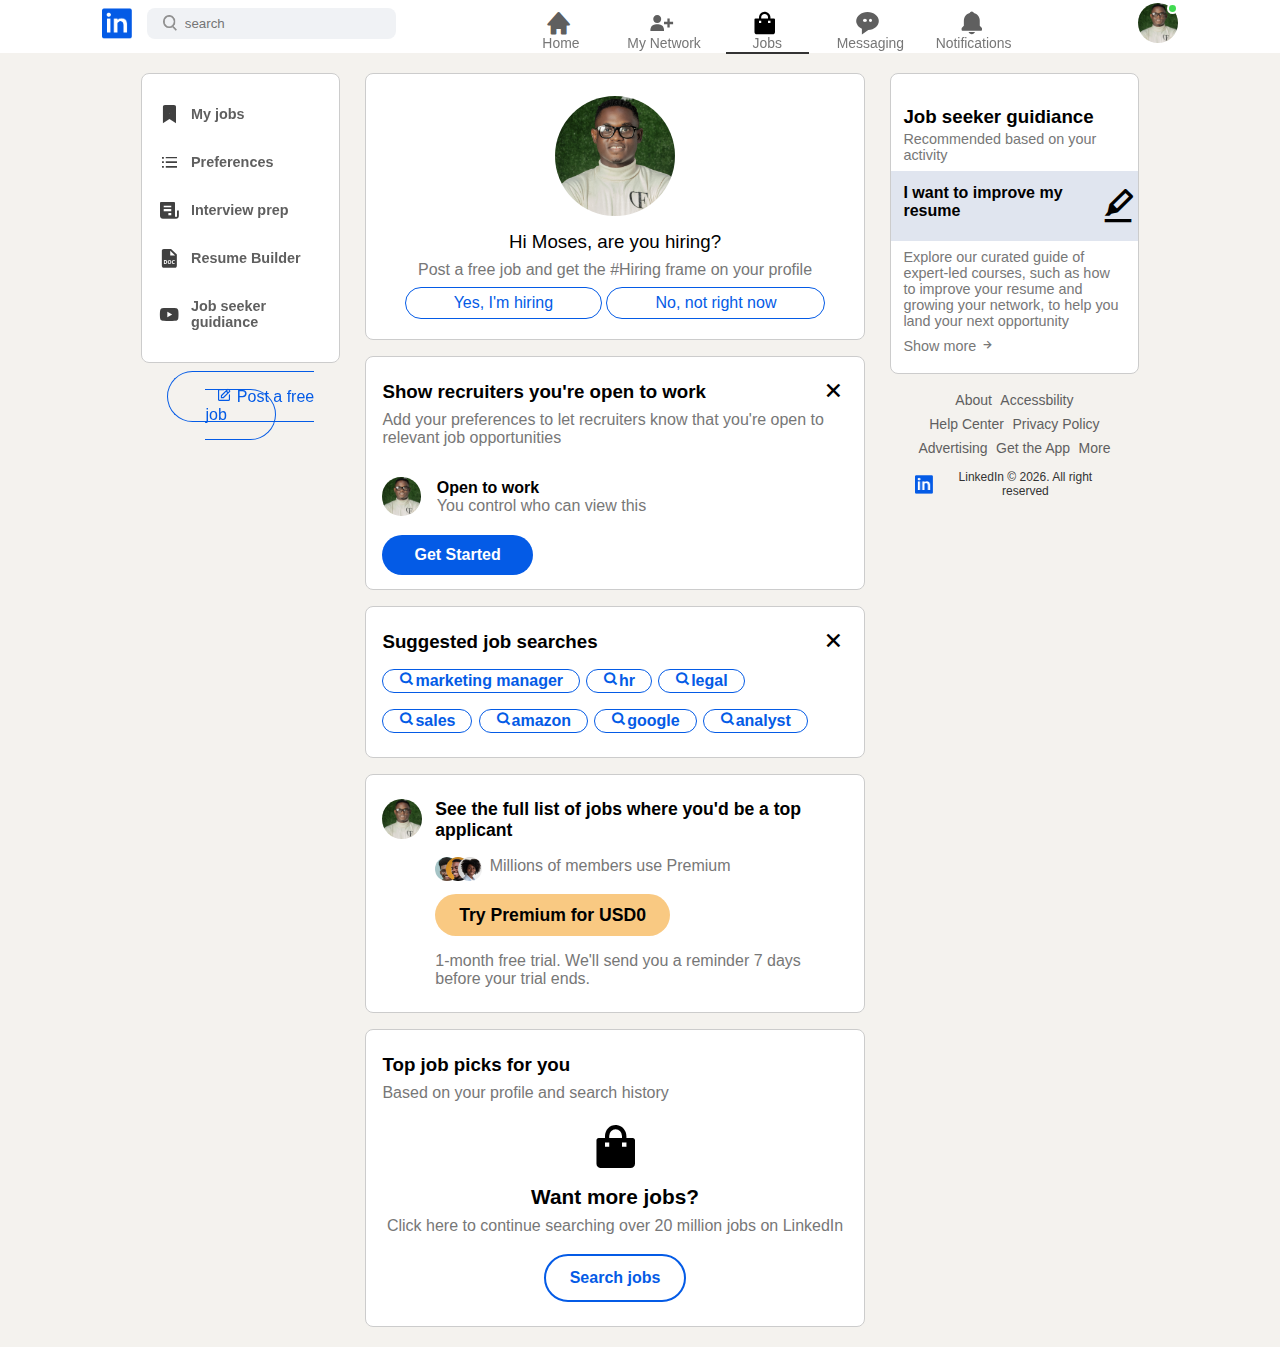
==== jobs.html @ ab94e7b2 "styling pages" ====
<!DOCTYPE html>
<html lang="en">
<head>
    <meta charset="UTF-8">
    <meta name="viewport" content="width=device-width, initial-scale=1.0">
    <title>Jobs | LinkedIn Clone App</title>
    <link rel="icon" href="img/linkedin.png" type="image/x-icon" />
    <link rel="stylesheet" href="css/style.css" type="text/css" />
    <link href='https://unpkg.com/boxicons@2.1.4/css/boxicons.min.css' rel='stylesheet'>
</head>
<body>
    <!-- NAVBAR START -->
    <nav class="navbar">
        <section class="navbar-left">
            <a href="index.html" class="logo"><img src="img/logo.png" alt="LinkedIn Logo"></a>

            <article class="search-box">
                <img src="img/search.png" alt="Search bar">
                <input type="text" placeholder="search">
            </article>

        </section>
        <section class="navbar-center">
            <ul>
                <li><a href="index.html"><i class='bx bxs-home'></i> <span>Home</span></a></li>
                <li><a href="network.html"><i class='bx bxs-user-plus'></i> <span>My Network</span></a></li>
                <li><a href="jobs.html" class="active-link"><i class='bx bxs-shopping-bag'></i> <span>Jobs</span></a></li>
                <li><a href="message.html"><i class='bx bxs-message-rounded-dots'></i> <span>Messaging</span></a></li>
                <li><a href="notifications.html"><i class='bx bxs-bell'></i> <span>Notifications</span></a></li>
            </ul>
        </section>

        <section class="navbar-right">
            <article class="online">
                <img src="img/user-1.png" alt="User Image" class="nav-profile-img" onclick="toggleMenu()">
            </article>
        </section>

        <!-- PROFILE DROP-DOWN MENU  -->
        <article class="profile-menu-wrap" id="profileMenu">
            <article class="profile-menu">
                <article class="user-info">
                    <img src="img/user-1.png" alt="User Image">
                    <article>
                        <h3>Moses Ojo</h3>
                        <a href="profile.html">See your profile</a>
                    </article>
                </article>
                <hr>
                <a href="#" class="profile-menu-link">
                    <img src="img/feedback.png" alt="Feedback">
                    <p>Give Feedback</p>
                    <span>></span>
                </a>
                <a href="#" class="profile-menu-link">
                    <img src="img/setting.png" alt="Setting">
                    <p>Settings & Privacy</p>
                    <span>></span>
                </a>
                <a href="#" class="profile-menu-link">
                    <img src="img/help.png" alt="Help">
                    <p>Help & Support</p>
                    <span>></span>
                </a>
                <a href="#" class="profile-menu-link">
                    <img src="img/display.png" alt="Display">
                    <p>Display & Accessibility</p>
                    <span>></span>
                </a>
                <a href="#" class="profile-menu-link">
                    <img src="img/logout.png" alt="Logout">
                    <p>Logout</p>
                    <span>></span>
                </a>
            </article>
        </article>

    </nav>
    <!-- NAVBAR END -->

    <!-- CONTAINER START  -->
    <section class="job-page-container">

        <!-- LEFT SIDE BAR START  -->
        <section class="job-page-left-sidebar">

            <article class="job-sidebar-profile-box">
                <ul class="jobs-sidebar">
                    <i class='bx bxs-bookmark-star job-sidebar-icon'></i>
                    <li class="jobs-sidebar-list"><a href="#">My jobs</a></li>
                </ul>
                <ul class="jobs-sidebar">
                    <i class='bx bx-list-ul job-sidebar-icon'></i>
                    <li class="jobs-sidebar-list"><a href="#">Preferences</a></li>
                </ul>
                <ul class="jobs-sidebar">
                    <i class='bx bxs-receipt job-sidebar-icon'></i>
                    <li class="jobs-sidebar-list"><a href="#">Interview prep</a></li>
                </ul>
                <ul class="jobs-sidebar">
                    <i class='bx bxs-file-doc job-sidebar-icon'></i>
                    <li class="jobs-sidebar-list"><a href="#"></i>Resume Builder</a></li>
                </ul>
                <ul class="jobs-sidebar">
                    <i class='bx bxl-youtube job-sidebar-icon'></i>
                    <li class="jobs-sidebar-list"><a href="#">Job seeker guidiance</a></li>
                </ul>
            </article>

            <article class="job-sidebar-post">
                <a href="#"><i class='bx bx-edit' ></i>Post a free job</a>
            </article>

            <p id="showMoreLink" onclick="toggleActivity()">Show more <b>+</b></p>
        </section>
        <!-- LEFT SIDE BAR END  -->

        <!-- TABLET SIDE BAR START  -->
        <!-- <section class="tablet-sidebar">

            
        </section> -->
        <!-- TABLET SIDE BAR END  -->

        <!-- MAIN CONTENT START  -->
        <section class="job-page-main-content">
            <article class="hiring-section-bg">
                <article class="hiring-section">
                    <img src="img/user-1.png" alt="Image" class="hiring-image">
                    <h3>Hi Moses, are you hiring?</h3>
                    <p>Post a free job and get the #Hiring frame on your profile</p>
                </article>
                
                <a href="#" class="hiring-link">Yes, I'm hiring</a>
                <a href="#" class="hiring-link">No, not right now</a><br><br>
            </article>

            <article class="recruit-section-bg">
                <h3>Show recruiters you're open to work <span><i class='bx bx-x'></i></span></h3>
                <p>Add your preferences to let recruiters know that you're open to relevant job opportunities</p>

                <article class="recruit-open">
                    <img src="img/user-1.png" alt="Image">
                    <p>Open to work <span>You control who can view this</span></p>
                </article>

                <a href="#">Get Started</a>
            </article>

            <article class="job-search-section-bg">
                <h3>Suggested job searches <span><i class='bx bx-x'></i></span></h3>
                <article class="job-search-bar">
                    <a href="#"><i class='bx bx-search'></i>marketing manager</a>
                    <a href="#"><i class='bx bx-search'></i>hr</a>
                    <a href="#"><i class='bx bx-search'></i>legal</a>
                    <a href="#"><i class='bx bx-search'></i>sales</a>
                    <a href="#"><i class='bx bx-search'></i>amazon</a>
                    <a href="#"><i class='bx bx-search'></i>google</a>
                    <a href="#"><i class='bx bx-search'></i>analyst</a>
                </article>
            </article>

            <article class="job-search-toplist-bg">
                <article class="job-search-toplist-container">
                    <img src="img/user-1.png" alt="Image" class="toplist-img">
                    <article class="job-search-toplist">
                        <h3>See the full list of jobs where you'd be a top applicant</h3>
                        <article class="job-search-toplist-image">
                            <img src="img/user-2.png" alt="Image">
                            <img src="img/user-3.png" alt="Image" class="applicant-premium-user-img">
                            <img src="img/user-4.png" alt="Image" class="applicant-premium-user-img">
                            <span>Millions of members use Premium</span>
                        </article>
                        <a href="#" class="applicant-premium-user-btn">Try Premium for USD0</a>
                        <p>1-month free trial. We'll send you a reminder 7 days before your trial ends.</p>
                    </article>
                </article>
            </article>

            <article class="job-search-pick-section">
                <h3>Top job picks for you</h3>
                <p>Based on your profile and search history</p>
                <article class="job-pick-search">
                    <i class='bx bxs-shopping-bag'></i>
                    <h2>Want more jobs?</h2>
                    <p>Click here to continue searching over 20 million jobs on LinkedIn</p>
                    <a href="#">Search jobs</a>
                </article>
            </article>
            
        </section>
        <!-- MAIN CONTENT END  -->

        <!-- RIGHT SIDE BAR START  -->
        <section class="job-right-sidebar">
            <article class="job-sidebar-guide-bg">
                <h3>Job seeker guidiance</h3>
                <p>Recommended based on your activity</p>
                <article class="resume-improve">
                    <p>I want to improve my resume</p>
                    <i class='bx bx-highlight' ></i>
                </article>

                <p>
                    Explore our curated guide of expert-led courses, such as how to improve your resume and growing
                    your network, to help you land your next opportunity
                </p>

                <a href="#" class="job-show-more-link">Show more <i class='bx bx-right-arrow-alt'></i></a><br><br>
            </article>
            
            <article class="sidebar-useful-links">
                <a href="#">About</a>
                <a href="#">Accessbility</a>
                <a href="#">Help Center</a>
                <a href="#">Privacy Policy</a>
                <a href="#">Advertising</a>
                <a href="#">Get the App</a>
                <a href="#">More</a>

                <article class="copyright-msg">
                    <img src="img/logo.png" alt="LinkedIn logo">
                    <p>LinkedIn &#169; <script>
                        document.write(new Date().getFullYear());
                    </script>. All right reserved</p>
                </article>
            </article>
        </section>
        <!-- RIGHT SIDE BAR START  -->

    </section>
    <script src="js/script.js"></script>
    <!-- CONTAINER END  -->
</body>
</html>
---- css/style.css ----
@import url("https://fonts.googleapis.com/css2?family=Nunito&display=swap");
@import url("https://cdn.jsdelivr.net/npm/bootstrap-icons@1.11.3/font/bootstrap-icons.min.css");

/* RESET START */

* {
    margin: 0;
    padding: 0;
    font-family: sans-serif;
    box-sizing: border-box;
}

/* RESET START */



/* GENERAL STYLES START */

body {
    background: #f4f2ee;
    color: #f0f2f5
}

a {
    text-decoration: none;
    color: #5f5f5f
}

/* GENERAL STYLES START */








/* -------------------------------------- HOME PAGE HOME PAGE HOME PAGE HOME PAGE -------------------------------------- */




/* NAVBAR AREA START */
.navbar {
    display: flex;
    align-items: center;
    justify-content: space-between;
    background: #fff;
    padding: 0.2rem 0.37rem 0.6rem 0.37rem;
    position: sticky;
    top: 0;
    z-index: 100;
}

.logo img {
    width: 1.875rem;
    margin-right: 0.93rem;
    margin-left: 6rem;
    display: block;
}

.navbar-center ul li {
    display: inline-block;
    list-style: none;
}

.navbar-center ul li a {
    display: flex;
    align-items: center;
    font-size: 0.87rem;
    margin: 0.3rem 0.5rem;
    padding-right: 0.3rem;
    position: relative;
}

.navbar-center ul li span {
    position: absolute;
    width: 100%;
    text-align: center;
    top: 1.56rem;
    color: #777;
}

.navbar-center ul li a i {
    font-size: 1.7rem;
    text-align: center;
    width: 1.87rem;
    margin: 0 1.5rem;
}

.navbar-center li a:hover {
    color: #000;
}

.navbar-center .active-link {
    color: #000;
}

.navbar-center ul li a::after {
    content: '';
    width: 0;
    height: 0.125rem;
    background: #333;
    position: absolute;
    bottom: -1.1rem;
    transition: width 0.3s;
}

.navbar-center ul li a:hover::after,
.navbar-center ul li a.active-link::after
{
    width: 100%;
}

.navbar-right {
    margin-right: 6rem;
}

.nav-profile-img {
    width: 2.5rem;
    border-radius: 50%;
    display: block;
    cursor: pointer;
    position: relative;
}

.online {
    position: relative;
}

.online::after {
    content: '';
    width: 0.43rem;
    height: 0.43rem;
    border: 2px solid #fff;
    border-radius: 50%;
    right: 0px;
    top: 0px;
    background: #41db51;
    position: absolute;
}

.search-box {
    background: #f0f2f5;
    width: 15.6rem;
    border-radius: 0.5rem;
    display: flex;
    align-items: center;
    padding: 0 1rem;
}

.search-box img {
    width: 0.875rem;
}

.search-box input {
    width: 100%;
    background: transparent;
    padding: 0.5rem;
    border: 0;
}

.navbar-left {
    display: flex;
    align-items: center;
}

/* NAVBAR AREA END */



/* CONTAINER START */

.container {
    padding: 1.25rem 11%;
    display: flex;
    flex-wrap: wrap;
    justify-content: space-between;
}

/* CONTAINER END */



/* LEFT SIDEBAR START */

.left-sidebar {
    flex-basis:  18%;
    align-self: flex-start;
    position: sticky;
    top: 4.56rem;
}

.sidebar-profile-box {
    border-radius: 0.5rem;
    border: 0.6px solid #ccc;
    background: #fff;
}

.sidebar-profile-box img {
    border-radius: 0.5rem 0.5rem 0 0;
}

.sidebar-profile-info {
    margin: 0.8rem 0;
    padding: 0;
}

.sidebar-profile-info img {
    width: 4.5rem;
    border-radius: 50%;
    background: #fff;
    padding: 0.1rem;
    margin: -2.8rem 30% 0 30%;
}

.sidebar-profile-info figcaption {
    display: block;
    text-align: center;
    font-weight: 600;
    margin-top: 1rem;
    font-size: 1rem;
    color: #222;
}

.profile-info-title {
    margin-top: 0.5rem;
    margin-bottom: 1rem;
    text-align: center;
    font-size: 0.87rem;
    font-weight: 500;
    color: #777;
}


/* USE content: ''; strategy if you want to solve highlighting image and text at hover later */
figure:hover, figcaption:hover {
    cursor: pointer;
    text-decoration: underline;
}

.sidebar-profile-info ul {
    list-style-type: none;
    padding: 0.5rem;
}

.sidebar-profile-info ul li {
    width: 100%;
    font-size: 0.8rem;
    color: #777;
}

.sidebar-profile-info ul li:last-child {
    font-weight: 600;
}

.sidebar-profile-info ul li span {
    float: right;
    color: #045be6;
}

.side-bar-career {
    padding: 0.5rem;
    color: #333;
    font-size: 0.8rem;
}

.sidebar-profile-saved {
    padding: 0.6rem 0.5rem;
    color: #333;
    font-size: 0.8rem;
    font-weight: 600;
}

.sidebar-profile-info ul:hover,
.side-bar-career:hover,
.sidebar-profile-saved:hover {
    cursor: pointer;
    background: #f3f3f3;
}

.sidebar-activity {
    background: #fff;
    border-radius: 0.5rem;
    border: 0.6px solid #ccc;
    margin: 0.75rem 0;
    font-size: 0.75rem;
}

.sidebar-activity .recent {
    color: #777;
    margin: 1rem 0 1.5rem 0;
}

.sidebar-activity .recent p {
    margin: 0.5rem 0;
    padding: 0.2rem 0.5rem;
}

.sidebar-activity .recent-hash:hover {
    cursor: pointer;
    background: #f3f3f3;
}

.sidebar-activity .link-list {
    padding: 0 0.5rem;
}

.sidebar-activity .link-list p {
    margin: 0.5rem 0;
}

.sidebar-activity .link-list a {
    font-weight: 600;
    color: #045be6;
}

.link-list a span i {
    float: right;
    font-size: 1rem;
}

.sidebar-activity .link-list a:hover {
    cursor: pointer;
    text-decoration: underline;
}

.sidebar-activity .see-all {
    margin: 1rem 0 1.5rem 0;
}

.sidebar-activity .see-all p {
    margin: 0.5rem 0;
    padding: 0.2rem 0.5rem;
}

.discover-more-link {
    text-align: center;
    margin-left: -1.56rem;
    margin-right: -1.56rem;
}

.discover-more-link a {
    font-size: 0.8rem;
    color: #777;
    display: inline-block;
    margin: 0.625rem 0;
}

.discover-more-link:hover {
    cursor: pointer;
    background: #f3f3f3;
}

#showMoreLink {
    display: none;
}

/* LEFT SIDEBAR END */




/* RIGHT SIDEBAR START */

.right-sidebar {
    flex-basis:  25%;
    align-self: flex-start;
    position: sticky;
    top: 4.56rem;
}

.sidebar-news {
    background: #fff;
    border-radius: 0.5rem;
    border: 0.6px solid #ccc;
    padding: 0.625rem 1.56rem;
}

.info-icon {
    width: 0.93rem;
    float: right;
    margin-top: 0.93rem;
    cursor: pointer;
}

.sidebar-news h3 {
    font-size: 1.125rem;
    font-weight: 600;
    color: #333;
    margin: 0.625rem 0 0.8rem;
}

.sidebar-news a {
    display: block;
    font-size: 0.75rem;
    font-weight: 600;
    margin-top: 0.625rem;
    margin-bottom: -5px;
}

.sidebar-news span {
    font-size: 0.75rem;
    color: #333;
}

.sidebar-news .read-more-link {
    color: #045be6;
    font-weight: 500;
    margin: 1.25rem 0 0.625rem;
}

.sidebar-ad {
    background: #fff;
    border-radius: 0.5rem;
    border: 0.6px solid #ccc;
    padding: 0.93rem 1.56rem;
    text-align: center;
    margin: 0.75rem 0;
    font-size: 0.75rem;
    cursor: pointer;
}

.sidebar-ad img {
    width: 3.75rem;
    border-radius: 50%;
    margin: 0.25rem;
}

.sidebar-ad small {
    float: left;
    font-weight: 500;
    color: #333;
}

.sidebar-ad p {
    margin-top: 1.87rem;
    margin-bottom: 0.625rem;
    color: #333;
}

.sidebar-ad b {
    display: block;
    font-weight: 500;
    margin-top: 0.625rem;
    color: #333;
}

.ad-link {
    display: inline-block;
    border: 1px solid #045be6;
    border-radius: 1.875rem;
    padding: 0.31rem 0.93rem;
    color: #045be6;
    font-weight: 500;
    margin: 1.25rem auto 0.625rem;
}

.sidebar-useful-links {
    padding: 0.93rem 1.56rem;
    text-align: center;
}

.sidebar-useful-links a {
    display: inline-block;
    font-size: 0.875rem;
    margin: 4px 2px;
}

.copyright-msg {
    display: flex;
    align-items: center;
    justify-content: center;
    font-size: 0.75rem;
    margin-top: 0.625rem;
    font-weight: 500;
}

.copyright-msg img {
    width: 1.125rem;
    margin-right: 0.25rem;
}

.copyright-msg p {
    color: #333;
}

/* RIGHT SIDEBAR END */





/* MAIN CONTENT START */

.main-content {
    flex-basis: 50%;
}

.create-post {
    background: #fff;
    border-radius: 0.5rem;
    border: 0.6px solid #ccc;
}

.create-post-input {
    padding: 1.25rem 1.56rem 0.625rem;
    display: flex;
    align-items: flex-start;
}

.create-post-input img {
    width: 3rem;
    border-radius: 50%;
    margin-right: 0.625rem;
    cursor: pointer;
}

.create-post-input input {
    width: 100%;
    border: 1px solid #ccc;
    border-radius: 1.7rem;
    padding: 1rem;
    outline: 0;
    resize: none;
    background: transparent;
}
::placeholder {
    font-weight: 500;
}

.create-post-input input:hover {
    cursor: pointer;
    background: #f3f3f3;
}

.create-post-links {
    display: flex;
    align-items: flex-start;
}

.create-post-links li {
    margin: 1rem;
    border-radius: 0.5rem;
    list-style: none;
    flex-basis: 33%;
    height: 2.5rem;
    font-size: 0.81rem;
    font-weight: 600;
    display: flex;
    align-items: center;
    justify-content: center;
    cursor: pointer;
    color: #777;
}

.create-post-links li:hover {
    cursor: pointer;
    background: #f3f3f3;
}

.create-post-links li img {
    width: 0.93rem;
    margin-right: 0.31rem;
}

.sort-by {
    display: flex;
    align-items: center;
    margin: 0.625rem 0;
}

.sort-by hr {
    flex: 1;
    border: 0;
    height: 1px;
    background: #ccc;
}

.sort-by p {
    font-size: 0.81rem;
    padding-left: 5px;
    color: #333;
}

.sort-by p span {
    font-weight: 600;
    cursor: pointer;
}

.sort-by p span img {
    width: 0.75rem;
    margin-left: 3px;
}

.post {
    background: #fff;
    border-radius: 0.5rem;
    border: 0.6px solid #ccc;
    padding: 1.25rem 1.56rem 0;
    margin: 0.31rem 0 0.93rem;
    color: #333;
}

.post-author {
    display: flex;
    align-items: flex-start;
    margin-bottom: 1.25rem;
}

.post-author img {
    width: 2.18rem;
    border-radius: 50%;
    margin-right: 0.625rem;
    margin-top: 0.31rem;
    cursor: pointer;
}

.post-author h1 {
    font-size: 0.8rem;
    font-weight: 600;
    color: #333;
}

.post-author h1:hover {
    cursor: pointer;
    color: #045be6;
    text-decoration: underline;
}

.post-author small {
    display: block;
    margin-bottom: -2px;
    cursor: pointer;
}

.post p {
    font-size: 0.875rem;
    margin-bottom: 0.93rem;
}

.post-stats {
    display: flex;
    flex-wrap: wrap;
    align-items: center;
    justify-content: space-between;
    font-size: 0.75rem;
    border-bottom: 1px solid #ccc;
    padding-bottom: 0.375rem;
}

.post-stats article {
    display: flex;
    align-items: center;
}

.post-stats img {
    width: 0.93rem;
    margin-right: -5px;
    cursor: pointer;
}

.post-stats article span:hover {
    cursor: pointer;
    color: #045be6;
    text-decoration: underline;
}

.liked-user {
    margin-left: 0.625rem;
}

.post-activity {
    display: flex;
    align-items: center;
    justify-content: space-between;
    font-size: 0.875rem;
    font-weight: 500;
    color: #777;
}

.post-activity article {
    display: flex;
    align-items: center;
}

.post-activity-user-icon {
    width: 1.375rem;
    border-radius: 50%;
}

.post-activity-arrow-icon {
    width: 0.75rem;
    margin-left: 0.31rem;
}

.post-activity-link {
    margin: 5px;
    padding: 0.5rem 1rem;
    border-radius: 0.5rem;
}

.post-activity-link:hover {
    cursor: pointer;
    background: #f3f3f3;
}

.post-activity-link i {
    font-size: 1.5rem;
}

/* || MAIN CONTENT END */






/* PROFILE DROP-DOWN MENU START  */
.profile-menu-wrap {
    position: absolute;
    top: 100%;
    right: 5%;
    width: 20rem;
    max-height: 0;
    overflow: hidden;
    transition: max-height 0.5s;
}

.profile-menu-wrap.open-menu {
    max-height: 25rem;
}

.profile-menu {
    background: #222;
    color: #fff;
    padding: 1.25rem;
    margin: 0.625rem;
}

.user-info {
    display: flex;
    align-items: center;
}

.user-info img {
    width: 3.125rem;
    border-radius: 50%;
    margin-right: 0.93rem;
}

.user-info h3 {
    font-weight: 500;
    margin-bottom: -0.43rem;
}

.user-info a {
    color: #c9dbf8;
    font-size: 0.81rem;
}

.profile-menu hr {
    border: 0;
    height: 1px;
    width: 100%;
    background: #fff;
    margin: 0.93rem 0 0.625rem;
}

.profile-menu-link {
    display: flex;
    align-items: center;
    color: #fff;
    margin: 0.75rem 0;
    font-size: 0.875rem;
}

.profile-menu-link p {
    width: 100%;
}

.profile-menu-link img {
    width: 2.18rem;
    border-radius: 50%;
    margin-right: 0.93rem;
}

/* PROFILE DROP-DOWN MENU END  */





/* -------------------------------------- HOME PAGE HOME PAGE HOME PAGE HOME PAGE -------------------------------------- */













/* -------------------------------------- THE PROFILE PAGE THE PROFILE PAGE THE PROFILE PAGE -------------------------------------- */



/* PROFILE PAGE START */

.profile-main {
    flex-basis: 73%;
}

.profile-sidebar {
    flex-basis: 25%;
    align-self: flex-start;
    position: sticky;
    top: 4.56rem;
}

.profile-container {
    background: #fff;
    border-radius: 0.5rem;
    border: 0.6px solid #ccc;
}

.profile-container .background-img {
    border-radius: 0.5rem 0.5rem 0 0;
}

.profile-container-inner {
    padding: 0 4% 0.625rem;
    color: #333;
}

.profile-pic {
    width: 9.37rem;
    border-radius: 50%;
    margin-top: -4.68rem;
    padding: 5px;
    background: #fff;
}

.profile-container h1 {
    font-size: 1.25rem;
    font-weight: 600;
    color: #222;
}

.profile-container b {
    font-weight: 500;
}

.profile-container p {
    margin-top: 5px;
}

.profile-container p a {
    color: #045be6;
    font-weight: 500;
}

.mutual-connection {
    display: flex;
    align-items: center;
    margin: 1.25rem 0;
}

.mutual-connection img {
    width: 1.875rem;
    border-radius: 50%;
    margin-right: 5px;
}

.profile-btn {
    margin: 1.25rem 0;
}

.profile-btn a {
    display: inline-flex;
    align-items: center;
    background: #e4e6eb;
    padding: 0.375rem 0.93rem;
    border-radius: 4px;
    margin-right: 0.625rem;
}

.profile-btn a img {
    width: 1.125rem;
    margin-right: 5px;
}

.profile-btn .primary-btn {
    background: #045be6;
    color: #fff;
}

.profile-description {
    background: #fff;
    border-radius: 0.5rem;
    border: 0.6px solid #ccc;
    padding: 1.25rem 4% 1.875rem;
    margin: 0.75rem 0;
}

.profile-description h2 {
    color: #333;
    margin: 0.625rem 0 1.25rem;
    font-weight: 600;
}

.profile-description p {
    color: #333;
}

.see-more-link {
    display: block;
    text-align: right;
    font-size: 0.93em;
}

.profile-desc-row {
    display: flex;
    align-items: flex-start;
    margin: 1.25rem 0;
}

.profile-desc-row img {
    width: 3.125rem;
    margin-right: 1.56rem;
    margin-top: 5px;
}

.profile-desc-row article {
    width: 100%;
}

.profile-desc-row h3 {
    font-size: 1.125rem;
    font-weight: 600;
    color: #333;
}

.profile-desc-row b {
    display: block;
    font-weight: 500;
    font-size: 0.93rem;
    color: #333;
}

.profile-desc-row p {
    margin-top: 0.93rem;
}

.profile-desc-row hr {
    border: 0;
    border-bottom: 1px solid #999;
    margin-top: 0.625rem;
}

.experience-link {
    display: flex;
    align-items: center;
    justify-content: center;
    padding-top: 1.25rem;
    font-weight: 500;
}

.experience-link img {
    width: 1.25rem;
    margin-left: 0.5rem;
}

.skills-btn {
    display: inline-block;
    margin: 0.625rem 0.31rem;
    padding: 0.375rem 1.125rem;
    border: 1px solid #777;
    border-radius: 1.875rem;
    font-size: 0.75rem;
    font-weight: 500;
}

.language-btn {
    display: inline-block;
    margin: 0.625rem 0.31rem;
    padding: 0.375rem 1.125rem;
    background: #e4e6eb;
    font-size: 0.75rem;
    font-weight: 500;
}

/* PROFILE PAGE END */




/* PROFILE RIGHT SIDEBAR START */

.profile-sidebar .sidebar-ad {
    margin: 0;
}

.sidebar-people {
    background: #fff;
    border-radius: 0.5rem;
    border: 0.6px solid #ccc;
    padding: 0.93rem 1.56rem;
    margin: 0.75rem 0;
    font-size: 0.75rem;
}

.sidebar-people h3 {
    font-size: 1rem;
    font-weight: 600;
    margin: 0.625rem 0 1.25rem;
    color: #333;
}

.sidebar-people-row {
    display: flex;
    align-items: flex-start;
    margin: 0.375rem 0;
}

.sidebar-people-row img {
    width: 2.5rem;
    border-radius: 50%;
    margin-right: 0.5rem;
    margin-top: 0.31rem;
}

.sidebar-people-row h2 {
    font-weight: 500;
    font-size: 1rem;
    color: #333;
}

.sidebar-people-row a {
    display: inline-block;
    margin: 0.625rem 0;
    padding: 0.31rem 1.56rem;
    border: 1px solid #5f5f5f;
    border-radius: 1.875rem;
    font-weight: 500;
}

.sidebar-people-row p {
    color: #333;
}

.profile-footer {
    padding: 0 11% 1.875rem;

}

.profile-footer .sidebar-useful-links {
    text-align: left;
    padding: 0;
}

.profile-footer .copyright-msg {
    justify-content: flex-start;
}

/* PROFILE RIGHT SIDEBAR END */




/* -------------------------------------- THE PROFILE PAGE THE PROFILE PAGE THE PROFILE PAGE -------------------------------------- */













/* -------------------------------------- THE NETWORK PAGE THE NETWORK PAGE THE NETWORK PAGE -------------------------------------- */



/* NETWORK PAGE LEFT-SIDEBAR START */

.network-page-container {
    padding: 1.25rem 15%;
    display: flex;
    flex-wrap: wrap;
    justify-content: space-between;
}

.network-left-sidebar {
    flex-basis:  25%;
    align-self: flex-start;
    position: sticky;
    margin-top: 0.8rem;
}

.network-sidebar-activity {
    background: #fff;
    border-radius: 0.5rem;
    border: 0.6px solid #ccc;
}

.network-manage-section {
    padding: 0;
    margin: 0;
}

.network-sidebar-activity h3 {
    color: #777;
    font-size: 1rem;
    font-weight: 500;
    margin: 1.25rem 1rem 0.625rem;
    cursor: pointer;
}

.network-sidebar-activity ul li {
    list-style-type: none;
    padding: 0.5rem 1rem;
}

.network-sidebar-activity .show-less {
    width: fit-content;
    margin: 0.1rem 0.5rem 0.5rem;
    padding: 0.4rem;
    border-radius: 0.2rem;
}

.network-sidebar-activity .show-less:hover {
    cursor: pointer;
    background: #f3f3f3;
}

.network-sidebar-activity ul li:hover {
    cursor: pointer;
    background: #f3f3f3;
}

.network-sidebar-activity ul li i {
    margin-right: 1rem;
}

.network-sidebar-activity ul li a {
    align-items: center;
    font-size: 1rem;
    font-weight: 500;
    color: #777;
}

.network-sidebar-activity span {
    float: right;
    color: #333;
}

.network-sidebar-activity .network-sidebar-img {
    margin-top: 0.2rem;
    width: 100%;
}


/* NETWORK PAGE LEFT-SIDEBAR END */




/* NETWORK MAIN CONTENT START */

.network-main-content {
    flex-basis: 72%;
    margin-top: 0.8rem;
}

.invitation-section {
    display: flex;
    flex-direction: row;
    background: #fff;
    border-radius: 0.5rem;
    border: 0.6px solid #ccc;
    padding: 0.5rem 0;
}

.invitation-section p {
    display: inline;
    font-size: 1rem;
    font-weight: 500;
    padding: 0.5rem 1rem;
    color: #777;
}

.invitation-section .manage-click {
    display: inline;
    margin-left: 63%;
    color: #000;
    border-radius: 0.5rem;
    padding: 0.5rem 1rem;
}

.invitation-section .manage-click:hover {
    cursor: pointer;
    background: #f3f3f3;
}

.premium-section {
    margin-top: 1.2rem;
    background: #fff;
    border-radius: 0.5rem;
    border: 0.6px solid #ccc;
    padding: 1rem;
}

.premium-section h3 {
    margin-top: 0.3rem;
    color: #000;
    font-weight: 600;
}

.premium-section h3 span {
    margin-top: -0.7rem;
    float: right;
    cursor: pointer;
    font-size: 2rem;
}

.premium-section p {
    color: #777;
    font-weight: 500;
    margin: 0.5rem 0;
}

.premium-members-section {
    display: flex;
    margin-left: 1rem;
}

.premium-members-section img {
    border-radius: 50%;
    width: 1.5rem;
    margin-left: -0.8rem;
}

.premium-members-section span {
    color: #777;
    margin-left: 0.5rem;
}

.premium-button {
    margin: 1rem 0;
    border: none;
    padding: 1rem 2.5rem;
    border-radius: 1.5rem;
    background-color: #f9c982;
    color: #000;
    font-weight: 600;
    cursor: pointer;
}

.premium-button:hover {
    cursor: pointer;
    background-color: #efa22e;
}

.people-connect-section {
    margin-top: 1.2rem;
    background: #fff;
    border-radius: 0.5rem 0.5rem 0 0;
    border-top: 0.6px solid #ccc;
    border-left: 0.6px solid #ccc;
    border-right: 0.6px solid #ccc;
    padding: 1rem;
}

.people-connect-section p {
    font-size: 1rem;
    color: #777;
}

.people-connect-section p span {
    float: right;
    font-weight: 600;
    color: #000;
}

.connect-card {
    display: flex;
    flex-wrap: wrap;
    justify-content: space-between;
}

.connect-card .people-connect-card {
    flex-basis: 23%;
    margin-top: 0.8rem;
    border-radius: 0.5rem;
    border: 0.6px solid #ccc;
}

.people-connect-card:hover {
    box-shadow: 0 0 0 1px rgba(0, 0, 0, .15), 0 2px 3px rgba(0, 0, 0, .2);
}

.connect-card .people-connect-card .card-bg-img {
    width: 100%;
    border-radius: 0.5rem 0.5rem 0 0;
    height: 4rem;
}

.connect-card-inner {
    display: flex;
    justify-content: center;
    align-items: center;
    flex-direction: column;
    padding: 0.5rem;
    position: relative;
}

.card-inner-img {
    border-radius: 50%;
    margin-top: -4.2rem;
}

.connect-card-inner span i {
    position: absolute;
    font-size: 1.5rem;
    top: -3.8rem;
    right: 0.8rem;
    background: rgba(94, 94, 94, 0.7);
    color: #fff;
    padding: 0.1rem;
    border-radius: 50%;
}

.connect-card-inner h4 {
    text-align: center;
    color: #000;
    margin: 0.3rem 0;
}

.connect-card-inner p {
    text-align: center;
    font-size: 0.8rem;
    line-height: 1.1rem;
}

.connect-card-inner:hover,
.connect-card-inner h4:hover {
    cursor: pointer;
    text-decoration: underline;
}

.card-connect-btn {
    display: flex;
    justify-content: center;
    align-items: center;
}

.card-connect-btn .card-inner-sch-img {
    width: 1rem;
    margin: 0 0.25rem;
}

.card-connect-btn span {
    color: #777;
    font-size: 0.7rem;
}

.card-connect-btn a {
    border: 1.5px solid #045be6;
    border-radius: 1.5rem;
    padding: 0.4rem 2rem;
    margin: 0.8rem 0;
    color: #045be6;
    font-weight: 600;
}

.card-connect-btn i {
    margin: 0 0.2rem;
}

.card-connect-btn a:hover {
    cursor: pointer;
    background: #e0e5ef;
    border: 2px solid #045be6;
}


/* SECOND CARD SECOND CARD SECODN CARD SECOND CARD  */

.people-connect-second-section {
    background: #fff;
    border-radius: 0 0 0.5rem 0.5rem;
    border-bottom: 0.6px solid #ccc;
    border-left: 0.6px solid #ccc;
    border-right: 0.6px solid #ccc;
    padding: 1rem;
}

.people-connect-second-section p {
    font-size: 1rem;
    color: #777;
}

.people-connect-second-section p span {
    float: right;
    font-weight: 600;
    color: #000;
}

.second-connect-card {
    display: flex;
    flex-wrap: wrap;
    justify-content: space-between;
}

.second-connect-card .people-connect-second-card {
    flex-basis: 32%;
    margin-top: 0.8rem;
    border-radius: 0.5rem;
    border: 0.6px solid #ccc;
}

.people-connect-second-card:hover {
    box-shadow: 0 0 0 1px rgba(0, 0, 0, .15), 0 2px 3px rgba(0, 0, 0, .2);
}

.second-connect-card .people-connect-second-card .second-card-bg-img {
    width: 100%;
    border-radius: 0.5rem 0.5rem 0 0;
    height: 4rem;
}

.second-connect-card-inner {
    display: flex;
    flex-direction: column;
    padding: 0.5rem;
    position: relative;
}

.second-card-inner-img {
    width: 35%;
    border-radius: 50%;
    margin-top: -3.8rem;
    margin-left: 0.8rem;
}

.second-connect-card-inner span i {
    position: absolute;
    font-size: 1.5rem;
    top: -3.8rem;
    right: 0.8rem;
    background: rgba(94, 94, 94, 0.7);
    color: #fff;
    padding: 0.1rem;
    border-radius: 50%;
}

.second-connect-card-inner h4 {
    color: #000;
    margin: 0.1rem 0.3rem 0.1rem;
}

.second-connect-card-inner p {
    font-size: 0.8rem;
    line-height: 1.1rem;
    margin: 0.1rem 0.3rem 0.1rem;
}

.second-connect-card-inner:hover,
.second-connect-card-inner h4:hover {
    cursor: pointer;
    text-decoration: underline;
}

.second-card-connect-btn {
    display: flex;
    justify-content: center;
    align-items: center;
}

.second-card-connect-btn a {
    border: 1.5px solid #045be6;
    border-radius: 1.5rem;
    padding: 0.4rem 5rem;
    margin: 0 0.5rem 0.5rem;
    color: #045be6;
    font-weight: 600;
}

.second-card-connect-btn a:hover {
    cursor: pointer;
    background: #e0e5ef;
    border: 2px solid #045be6;
}


/* NETWORK MAIN CONTENT END */




/* -------------------------------------- THE NETWORK PAGE THE NETWORK PAGE THE NETWORK PAGE -------------------------------------- */







/* -------------------------------------- JOBS PAGE SECTION JOBS PAGE SECTION JOBS PAGE SECTION -------------------------------------- */

/* JOB PAGE LEFT SIDEBAR START */

.job-page-container {
    padding: 1.25rem 11%;
    display: flex;
    flex-wrap: wrap;
    justify-content: space-between;
}

.job-page-left-sidebar {
    flex-basis:  20%;
    align-self: flex-start;
    position: sticky;
    top: 4.56rem;
}

.job-sidebar-profile-box {
    margin: 0;
    background: #fff;
    padding: 1rem 0.5rem;
    border-radius: 0.5rem;
    border: 0.6px solid #ccc;
}

.job-sidebar-profile-box .jobs-sidebar {
    padding: 0.5rem;
    list-style: none;
    display: flex;
    flex-direction: row;
    align-items: center;
    justify-content: left;
    cursor: pointer;
}

.jobs-sidebar .jobs-sidebar-list {
    margin: 0.5rem 0.2rem;
    font-size: 0.9rem;
    font-weight: 600;
    display: inline-block;
}

.job-sidebar-icon {
    font-size: 1.4rem;
    margin-right: 0.5rem;
    color: #000000bf;
}

.job-sidebar-post {
    text-align: center;
    margin-top: 1.5rem;
}

.job-sidebar-post a {
    padding: 1rem 3rem;
    border: 1px solid #045be6;
    border-radius: 3rem;
    color: #045be6;
}

.job-sidebar-post a i {
    margin-right: 0.3rem;
}

.job-sidebar-post a:hover,
.job-sidebar-post a i:hover {
    cursor: pointer;
    border: 2px solid #0647b1;
    background: #eaf0f9;
}


/* JOB PAGE LEFT SIDEBAR END */






/* JOB PAGE MAIN CONTENT SECTION START */

.job-page-main-content {
    flex-basis: 50%;
    align-self: flex-start;
    top: 4.56rem;
}

.job-page-main-content .hiring-section-bg {
    background: #fff;
    border-radius: 0.5rem;
    border: 0.6px solid #ccc;
    padding: 0.5rem 0;
    text-align: center;
}

.hiring-section-bg .hiring-section {
    display: flex;
    justify-content: center;
    align-items: center;
    flex-direction: column;
}

.hiring-section img {
    border-radius: 50%;
    width: 7.5rem;
    margin: 0.9rem 0;
}

.hiring-section h3 {
    color: #000;
    font-weight: 500;
    margin-bottom: 0.5rem;
}

.hiring-section p {
    color: #777;
    margin-bottom: 1rem;
}

.hiring-section-bg .hiring-link {
    padding: 0.4rem 3rem;
    border: 1px solid #045be6;
    border-radius: 3rem;
    color: #045be6;
}

.hiring-section-bg .hiring-link:hover {
    cursor: pointer;
    border: 2px solid #0647b1;
    background: #eaf0f9;
}

.recruit-section-bg {
    background: #fff;
    border-radius: 0.5rem;
    border: 0.6px solid #ccc;
    padding: 1.5rem 1rem;
    margin-top: 1rem;
}

.recruit-section-bg h3 {
    color: #000;
    font-weight: 600;
}

.recruit-section-bg h3 span {
    float: right;
    font-size: 1.8rem;
    margin-top: -0.2rem;
    cursor: pointer;
}

.recruit-section-bg p {
    color: #777;
    margin: 0.5rem 0;
}

.recruit-section-bg .recruit-open {
    display: flex;
    flex-direction: row;
    align-items: center;
    margin: 1.5rem 0;
}

.recruit-open img {
    width: 2.4rem;
    border-radius: 50%;
    margin-right: 1rem;
}

.recruit-open p {
    font-weight: 600;
    color: #000;
}

.recruit-open p span {
    color: #777;
    font-weight: 500;
    display: block;
}

.recruit-section-bg a {
    padding: 0.7rem 2rem;
    background-color: #045be6;
    color: #fff;
    border-radius: 4rem;
    font-weight: 600;
}

.recruit-section-bg a:hover {
    cursor: pointer;
    background-color: #0647b1;
}

.job-search-section-bg {
    background: #fff;
    border-radius: 0.5rem;
    border: 0.6px solid #ccc;
    padding: 1.5rem 1rem;
    margin-top: 1rem;
}

.job-search-section-bg h3 {
    color: #000;
    font-weight: 600;
}

.job-search-section-bg h3 span {
    float: right;
    font-size: 1.8rem;
    margin-top: -0.2rem;
    cursor: pointer;
}

.job-search-section-bg .job-search-bar {
    justify-content: center;
    align-items: center;
}

.job-search-bar a {
    padding: 0.1rem 1rem;
    border: 1px solid #045be6;
    border-radius: 3rem;
    color: #045be6;
    display: inline-block;
    font-weight: 600;
    margin: 1rem 0.1rem 0 0;
}

.job-search-bar a i {
    font-weight: 600;
}

.job-search-bar a:hover {
    cursor: pointer;
    border: 2px solid #0647b1;
    background: #eaf0f9;
}

.job-search-toplist-bg {
    background: #fff;
    border-radius: 0.5rem;
    border: 0.6px solid #ccc;
    padding: 1.5rem 1rem;
    margin-top: 1rem;
}

.job-search-toplist-bg .job-search-toplist-container {
    display: flex;
    flex-direction: row;
    justify-content: center;
    align-items: start;
}

.job-search-toplist-container .toplist-img {
    width: 2.5rem;
    border-radius: 50%;
    margin-right: 0.8rem;
}

.job-search-toplist-container .job-search-toplist h3 {
    color: #000;
    font-weight: 600;
    font-size: 1.1rem;
    margin-bottom: 1rem;
}

.job-search-toplist article img {
    border-radius: 50%;
    width: 1.5rem;
}

.job-search-toplist-container .job-search-toplist-image {
    display: flex;
    flex-direction: row;
    margin-bottom: 1.5rem;
}

.job-search-toplist article .applicant-premium-user-img {
    margin-left: -0.8rem;
}

.job-search-toplist article span {
    color: #777;
    margin-left: 0.5rem;
}

.job-search-toplist .applicant-premium-user-btn {
    background-color: #f9c982;
    color: #000;
    padding: 0.7rem 1.5rem;
    font-size: 1.1rem;
    font-weight: 600;
    border-radius: 3rem;
}

.job-search-toplist .applicant-premium-user-btn:hover {
    background-color: #efa22e;
    cursor: pointer;
}

.job-search-toplist p {
    color: #777;
    margin-top: 1.6rem;
}

.job-search-pick-section {
    background: #fff;
    border-radius: 0.5rem;
    border: 0.6px solid #ccc;
    padding: 1.5rem 1rem;
    margin-top: 1rem;
}

.job-search-pick-section h3 {
    color: #000;
}

.job-search-pick-section p {
    color: #777;
    margin: 0.5rem 0 1.2rem;
}

.job-search-pick-section .job-pick-search {
    display: flex;
    flex-direction: column;
    align-items: center;
    justify-content: center;
}

.job-pick-search i {
    font-size: 3.2rem;
    color: #000;
    margin-bottom: 0.8rem;
}

.job-pick-search h2 {
    color: #000;
    font-size: 1.3rem;
}

.job-pick-search a {
    color: #045be6;
    font-weight: 600;
    padding: 0.8rem 1.5rem;
    border: 2px solid #045be6;
    border-radius: 3rem;
}

.job-pick-search a:hover {
    cursor: pointer;
    border: 2px solid #0647b1;
    background: #e0e5ef;
}


/* JOB PAGE MAIN CONTENT SECTION START */

.job-right-sidebar {
    flex-basis: 25%;
    align-self: flex-start;
    top: 4.56rem;
}

.job-right-sidebar .job-sidebar-guide-bg {
    background: #fff;
    border-radius: 0.5rem;
    border: 0.6px solid #ccc;
}

.job-sidebar-guide-bg h3 {
    color: #000;
    margin: 2rem 0.8rem 0.2rem;
}

.job-sidebar-guide-bg p,
.job-sidebar-guide-bg .job-show-more-link {
    color: #777;
    margin: 0 0.8rem 0.5rem;
    font-size: 0.9rem;
}

.job-sidebar-guide-bg .resume-improve {
    padding: 0.8rem 0;
    background: #e0e5ef;
    display: flex;
    flex-direction: row;
    justify-content: center;
    align-items: center;
    margin-bottom: 0.5rem;
}

.resume-improve p {
    font-weight: 600;
    font-size: 1rem;
    color: #000;
}

.resume-improve i {
    color: #000;
    font-size: 2.5rem;
}

.job-sidebar-guide-bg .job-show-more-link {
    margin-bottom: 0.5rem;
}


/* -------------------------------------- JOBS PAGE SECTION JOBS PAGE SECTION JOBS PAGE SECTION -------------------------------------- */








/* -------------------------------------- MEDIA QUERY SECTION MEDIA QUERY SECTION MEDIA QUERY SECTION -------------------------------------- */



/* MEDIA QUERY FOR SMALL SCREEN START */

@media only screen and (max-width: 576px) {
    .search-box {
        background: transparent;
        width: auto;
        padding: 0;
    }

    .search-box input {
        width: 0;
        padding: 0;
    }

    .navbar-center ul li a span {
        display: none;
    }

    .navbar-center ul li a {
        padding-right: 0;
        margin: 0.31rem;
    }

    .nav-profile-img {
        width: 1.875rem;
    }

    .container {
        padding: 0.93rem 3%;
    }

    .tablet-sidebar {
        display: none;
    }

    .left-sidebar, .right-sidebar {
        flex-basis: 100%;
        position: relative;
        top: unset;
    }

    .main-content {
        flex-basis: 100%;
    }

    .post-stats article {
        margin: 2px 0;
    }

    .post-activity-link span {
        display: none;
    }

    .post-activity-link img {
        margin-left: 0;
    }

    .profile-main, .profile-sidebar {
        flex-basis: 100%;
    }

    .profile-container {
        font-size: 0.875rem;
    }

    .profile-pic {
        width: 6.25rem;
        margin-top: -3.125rem;
    }

    .profile-description {
        font-size: 0.875rem;
    }

    #showMoreLink {
        display: block;
        width: fit-content;
        margin: 0.625rem auto;
        font-size: 0.875rem;
        cursor: pointer;
        color: #333;
    }

    .sidebar-activity {
        display: none;
    }

    .sidebar-activity.open-activity {
        display: block;
    }
}

/* MEDIA QUERY FOR SMALL SCREEN END */







/* MEDIA QUERY FOR MEDIUM SCREEN START */

@media only screen and (min-width: 577px) and (max-width: 768px) {
    .search-box {
        background: transparent;
        width: auto;
        padding: 0;
    }

    .search-box input {
        width: 0;
        padding: 0;
    }

    .logo img {
        margin-left: 2.5rem;
    }

    .navbar-right {
        margin-right: 2.5rem;
    }

    .navbar-center ul li a span {
        display: none;
    }

    .navbar-center ul li a {
        margin: 0 1rem;
    }

    .nav-profile-img {
        width: 2rem;
    }

    .left-sidebar, .right-sidebar {
        display: none;
    }

    .tablet-sidebar {
        flex-basis:  30%;
        align-self: flex-start;
        position: sticky;
        top: 4.56rem;
    }

    .main-content {
        flex-basis: 65%;
        align-self: flex-start;
        top: 4.56rem;
    }

    .post-stats article {
        margin: 2px 0;
    }

    .post-activity-link span {
        display: none;
    }

    .post-activity-link img {
        margin-left: 0;
    }

    .profile-main {
        flex-basis: 65%;
    }

    .profile-sidebar {
        flex-basis: 30%;
    }

    .profile-container {
        font-size: 0.875rem;
    }

    .profile-pic {
        width: 6.25rem;
        margin-top: -3.125rem;
    }

    .profile-description {
        font-size: 0.875rem;
    }
}

/* MEDIA QUERY FOR MEDIUM SCREEN END */






/* MEDIA QUERY FOR LARGE SCREEN START */

@media only screen and (min-width: 769px) {
    .tablet-sidebar {
        display: none;
    }
}

/* MEDIA QUERY FOR LARGE SCREEN END */




/* -------------------------------------- MEDIA QUERY SECTION MEDIA QUERY SECTION MEDIA QUERY SECTION -------------------------------------- */
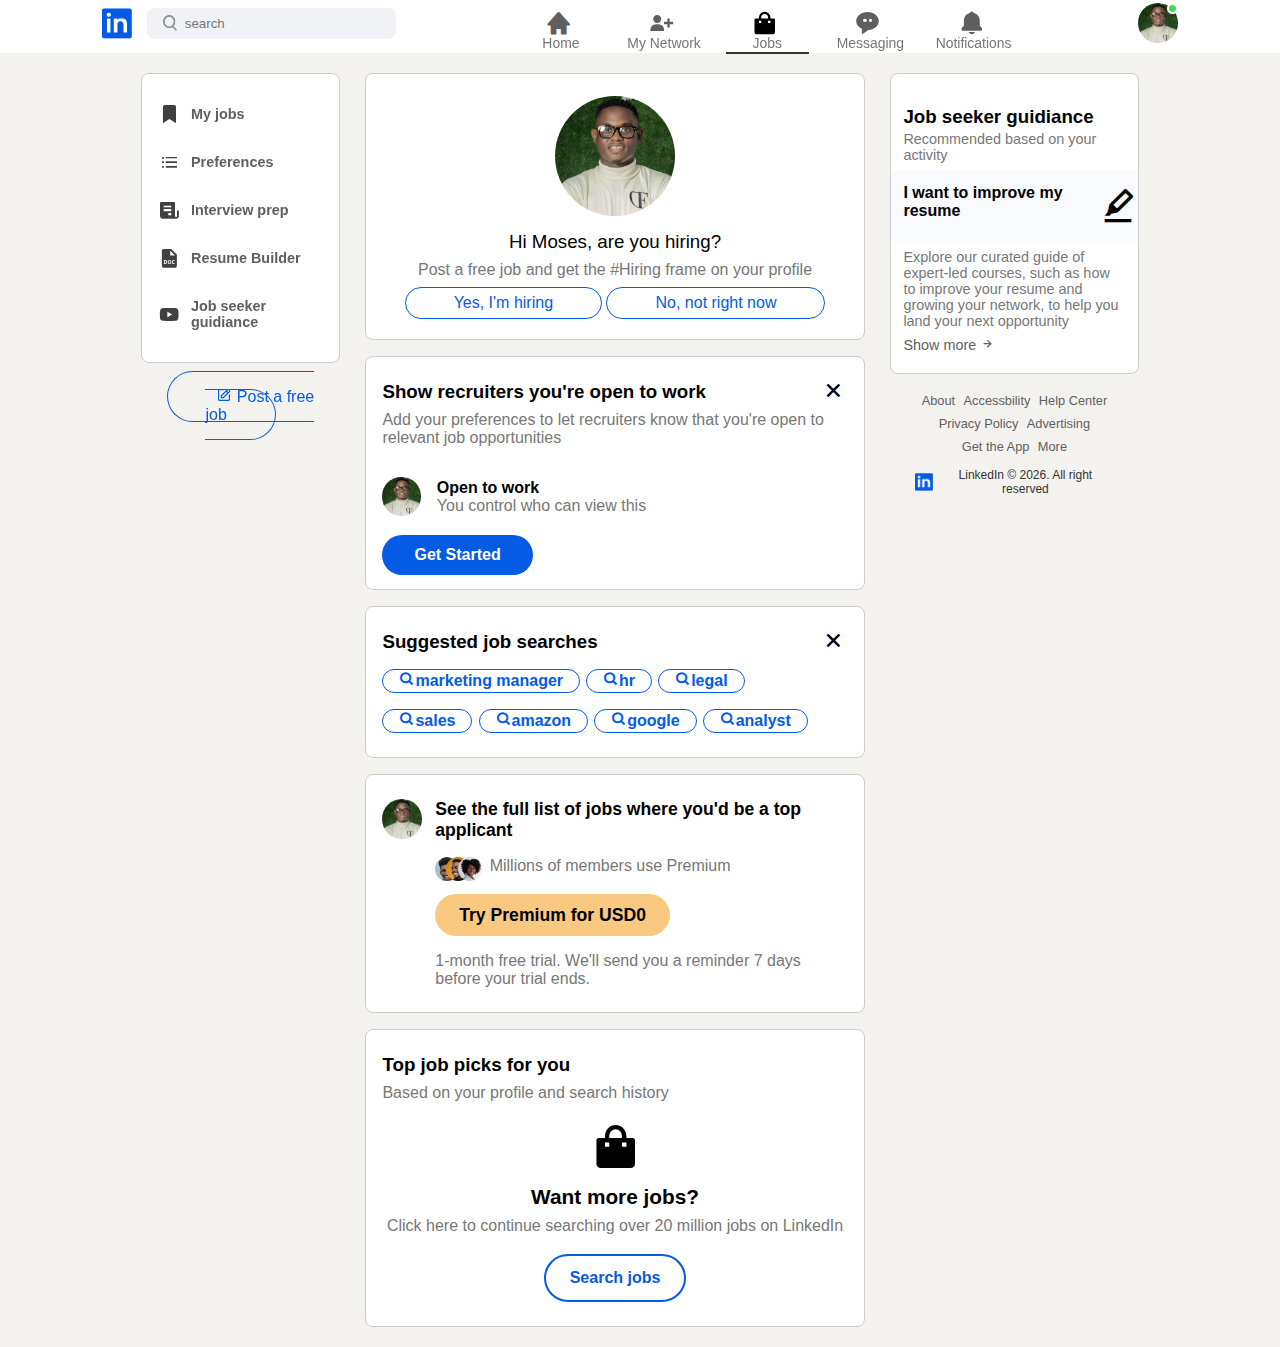
==== commit 30a428de: "styling pages" ====
--- a/jobs.html
+++ b/jobs.html
@@ -206,7 +206,10 @@
                     your network, to help you land your next opportunity
                 </p>
 
-                <a href="#" class="job-show-more-link">Show more <i class='bx bx-right-arrow-alt'></i></a><br><br>
+                <article class="job-show-more-link">
+                    <a href="#">Show more <i class='bx bx-right-arrow-alt'></i></a>
+                </article>
+                
             </article>
             
             <article class="sidebar-useful-links">
--- a/css/style.css
+++ b/css/style.css
@@ -465,6 +465,13 @@
     display: inline-block;
     font-size: 0.875rem;
     margin: 4px 2px;
+    font-size: 0.8rem;
+}
+
+.sidebar-useful-links a:hover {
+    color: #045be6;
+    text-decoration: underline;
+    cursor: pointer;
 }
 
 .copyright-msg {
@@ -1872,6 +1879,9 @@
 }
 
 
+
+
+
 /* JOB PAGE MAIN CONTENT SECTION START */
 
 .job-right-sidebar {
@@ -1900,12 +1910,18 @@
 
 .job-sidebar-guide-bg .resume-improve {
     padding: 0.8rem 0;
-    background: #e0e5ef;
+    background: #f8fafd;
     display: flex;
     flex-direction: row;
     justify-content: center;
     align-items: center;
     margin-bottom: 0.5rem;
+    cursor: pointer;
+}
+
+.job-sidebar-guide-bg .resume-improve:hover {
+    cursor: pointer;
+    background: #ecf1fa;
 }
 
 .resume-improve p {
@@ -1920,8 +1936,16 @@
 }
 
 .job-sidebar-guide-bg .job-show-more-link {
-    margin-bottom: 0.5rem;
-}
+    margin-bottom: 1.3rem;
+}
+
+.job-sidebar-guide-bg .job-show-more-link a:hover {
+    color: #045be6;
+    cursor: pointer;
+    text-decoration: underline;
+}
+
+/* JOB PAGE MAIN CONTENT SECTION END */
 
 
 /* -------------------------------------- JOBS PAGE SECTION JOBS PAGE SECTION JOBS PAGE SECTION -------------------------------------- */
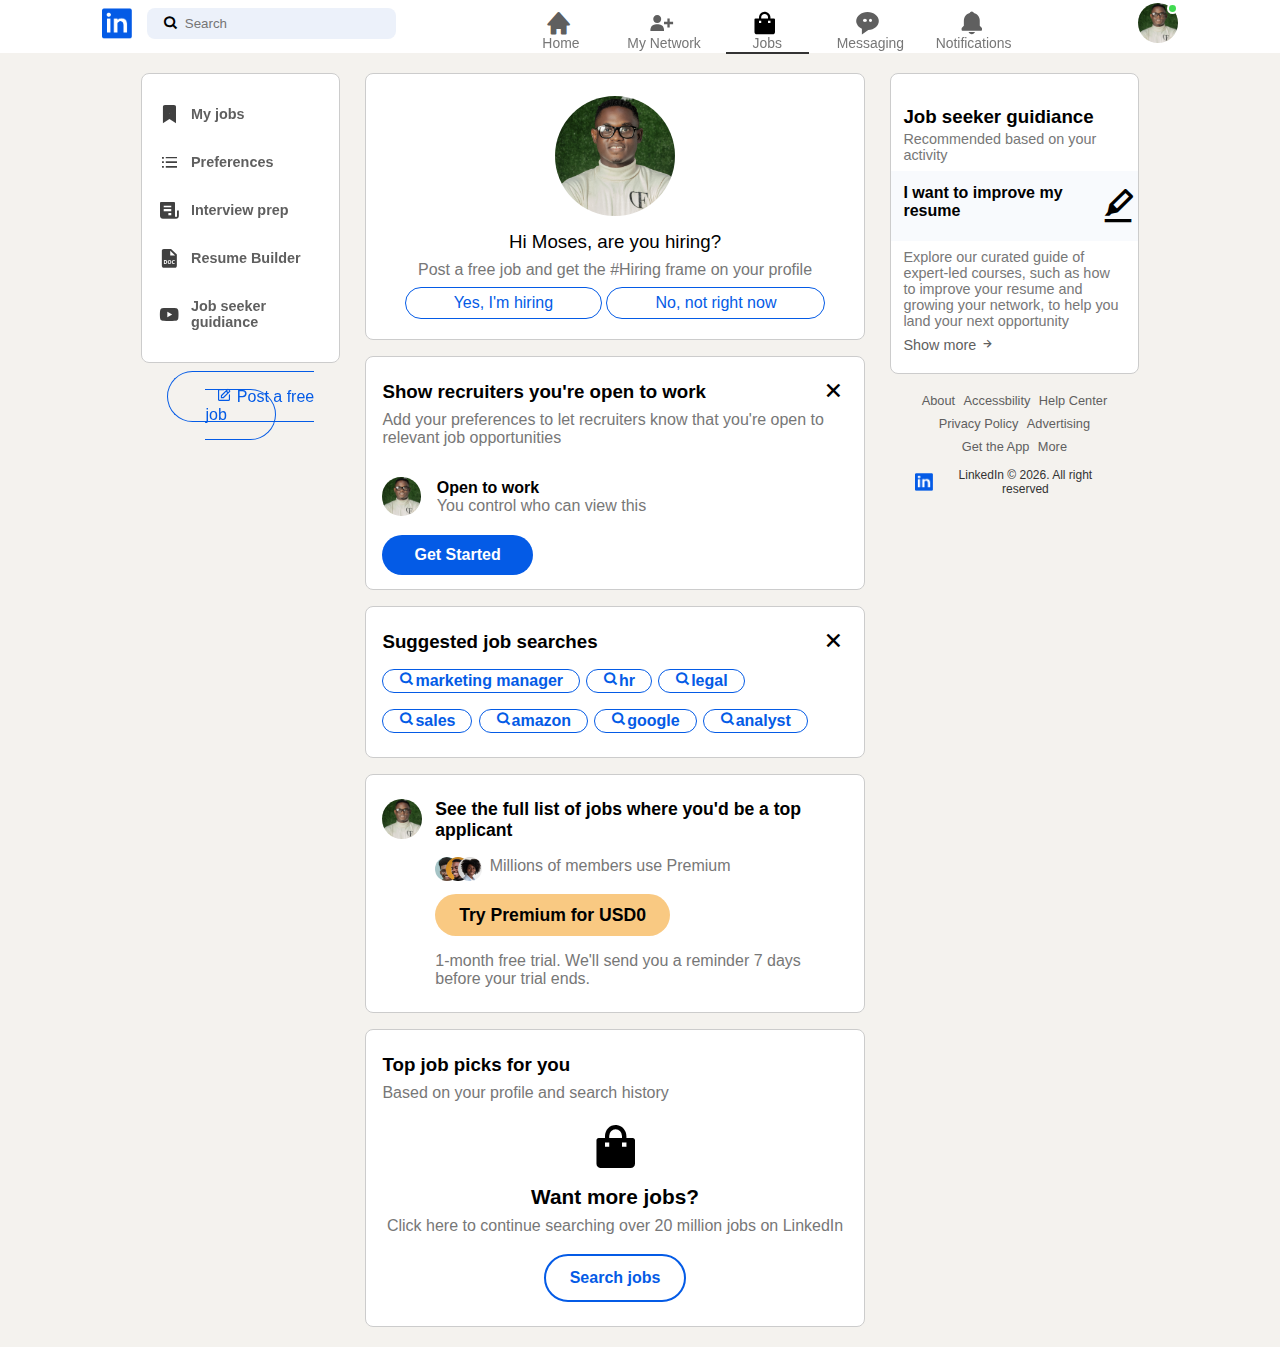
==== commit b5bc7622: "styling pages" ====
--- a/jobs.html
+++ b/jobs.html
@@ -15,8 +15,8 @@
             <a href="index.html" class="logo"><img src="img/logo.png" alt="LinkedIn Logo"></a>
 
             <article class="search-box">
-                <img src="img/search.png" alt="Search bar">
-                <input type="text" placeholder="search">
+                <i class='bx bx-search' ></i>
+                <input type="text" placeholder="Search">
             </article>
 
         </section>
--- a/css/style.css
+++ b/css/style.css
@@ -141,7 +141,7 @@
 }
 
 .search-box {
-    background: #f0f2f5;
+    background: #ecf1fa;
     width: 15.6rem;
     border-radius: 0.5rem;
     display: flex;
@@ -149,8 +149,10 @@
     padding: 0 1rem;
 }
 
-.search-box img {
+.search-box i {
     width: 0.875rem;
+    color: #000;
+    font-weight: 600;
 }
 
 .search-box input {
@@ -1956,6 +1958,114 @@
 
 
 
+/* -------------------------------------- MESSAGE PAGE SECION MESSAGE PAGE SECTION MESSAGE PAGE SECTION -------------------------------------- */
+
+/* MESSAGE CONTAINER START */
+
+.message-container {
+    padding: 1.25rem 20%;
+    display: flex;
+    flex-wrap: wrap;
+    justify-content: space-between;
+}
+
+/* MESSAGE CONTAINER END */
+
+
+
+/* MESSAGE CONTENT PAGE START */
+
+.message-main-content {
+    flex-basis: 68%;
+    align-self: flex-start;
+    top: 4.56rem;
+}
+
+.message-main-content .message-content-bg {
+    background: #fff;
+    border-radius: 0.5rem;
+    border: 0.6px solid #ccc;
+}
+
+.message-content-bg .message-header {
+    display: flex;
+    flex-direction: row;
+    align-items: center;
+    border-bottom: 0.5px solid #ccc;
+}
+
+.message-header .message-left-header {
+    display: flex;
+    flex-direction: row;
+    align-items: center;
+    padding: 0.5rem 1rem;
+}
+
+.message-left-header p {
+    color: #000;
+    font-weight: 600;
+    margin-right: 0.5rem;
+}
+
+.message-search-box {
+    background: #ecf1fa;
+    width: 12rem;
+    border-radius: 0.5rem;
+    display: flex;
+    align-items: center;
+    padding: 0 1rem;
+}
+
+.message-search-box i {
+    width: 1rem;
+    color: #000;
+    font-weight: 600;
+}
+
+.message-search-box input {
+    width: 100%;
+    background: transparent;
+    padding: 0.5rem;
+    border: 0;
+}
+
+
+
+/* MESSAGE CONTENT PAGE END */
+
+.message-right-sidebar {
+    flex-basis: 30%;
+    align-self: flex-start;
+    top: 4.56rem;
+}
+
+
+
+/* MESSAGE RIGHT SIDEBAR START */
+
+
+
+
+/* MESSAGE RIGHT SIDEBAR END */
+
+
+
+
+
+
+
+
+
+
+
+/* -------------------------------------- MESSAGE PAGE SECION MESSAGE PAGE SECTION MESSAGE PAGE SECTION -------------------------------------- */
+
+
+
+
+
+
+
 
 /* -------------------------------------- MEDIA QUERY SECTION MEDIA QUERY SECTION MEDIA QUERY SECTION -------------------------------------- */
 
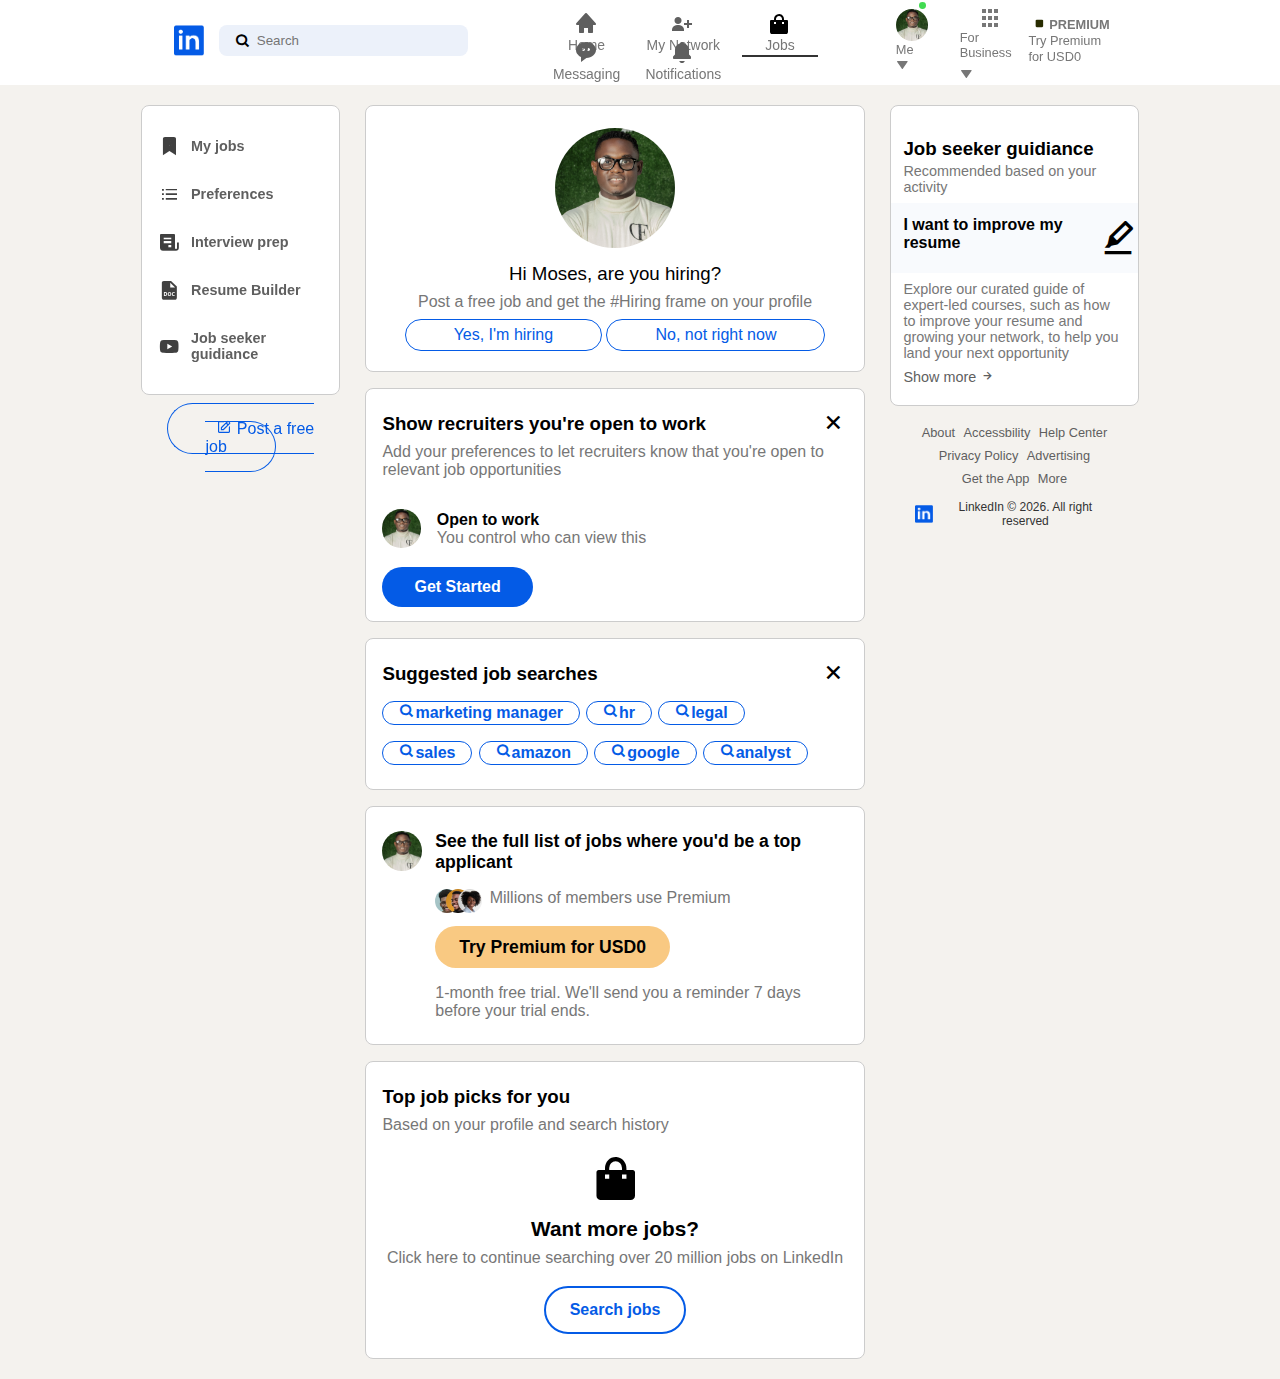
==== commit 284df14b: "styling pages" ====
--- a/jobs.html
+++ b/jobs.html
@@ -33,6 +33,19 @@
         <section class="navbar-right">
             <article class="online">
                 <img src="img/user-1.png" alt="User Image" class="nav-profile-img" onclick="toggleMenu()">
+                <p>Me <i class='bx bxs-down-arrow'></i></p>
+            </article>
+
+            <article class="for-business-nav">
+                <i class='bx bx-dots-horizontal'></i>
+                <i class='bx bx-dots-horizontal'></i>
+                <i class='bx bx-dots-horizontal'></i>
+                <p>For Business <i class='bx bxs-down-arrow'></i></p>
+            </article>
+
+            <article class="try-premium-link">
+                <h6><i class='bx bxs-checkbox' style='color:#282c00'></i> PREMIUM</h6>
+                <p>Try Premium for USD0</p>
             </article>
         </section>
 
--- a/css/style.css
+++ b/css/style.css
@@ -46,7 +46,7 @@
     align-items: center;
     justify-content: space-between;
     background: #fff;
-    padding: 0.2rem 0.37rem 0.6rem 0.37rem;
+    padding: 0 0.37rem 0.2rem 0.37rem;
     position: sticky;
     top: 0;
     z-index: 100;
@@ -68,8 +68,8 @@
     display: flex;
     align-items: center;
     font-size: 0.87rem;
-    margin: 0.3rem 0.5rem;
-    padding-right: 0.3rem;
+    margin: 0 0.5rem 0.3rem;
+    padding-right: 0.1rem;
     position: relative;
 }
 
@@ -82,10 +82,10 @@
 }
 
 .navbar-center ul li a i {
-    font-size: 1.7rem;
+    font-size: 1.5rem;
     text-align: center;
     width: 1.87rem;
-    margin: 0 1.5rem;
+    margin: 0 1.4rem;
 }
 
 .navbar-center li a:hover {
@@ -102,7 +102,7 @@
     height: 0.125rem;
     background: #333;
     position: absolute;
-    bottom: -1.1rem;
+    bottom: -1.3rem;
     transition: width 0.3s;
 }
 
@@ -113,11 +113,21 @@
 }
 
 .navbar-right {
-    margin-right: 6rem;
+    margin-right: 10rem;
+    display: flex;
+    flex-direction: row;
+}
+
+.navbar-right .online {
+    display: flex;
+    flex-direction: column;
+    justify-content: center;
+    align-items: center;
+    cursor: pointer;
 }
 
 .nav-profile-img {
-    width: 2.5rem;
+    width: 2rem;
     border-radius: 50%;
     display: block;
     cursor: pointer;
@@ -126,6 +136,52 @@
 
 .online {
     position: relative;
+    margin-right: 1.5rem;
+}
+
+.online p,
+.online p i {
+    color: #777;
+    font-size: 0.8rem;
+    margin-top: 0.1rem;
+}
+
+.navbar-right .for-business-nav {
+    display: flex;
+    flex-direction: column;
+    justify-content: center;
+    align-items: center;
+    cursor: pointer;
+    margin-left: 0.5rem;
+}
+
+.navbar-right .for-business-nav i {
+    color: #777;
+    font-size: 1.5rem;
+    margin-bottom: -1.05rem;
+}
+
+.navbar-right .for-business-nav p,
+.navbar-right .for-business-nav p i {
+    color: #777;
+    font-size: 0.8rem;
+    margin-top: 0.5rem;
+}
+
+.navbar-right .try-premium-link {
+    display: flex;
+    flex-direction: column;
+    justify-content: center;
+    align-items: center;
+    cursor: pointer;
+    margin-left: 0.5rem;
+}
+
+.navbar-right .try-premium-link h6,
+.navbar-right .try-premium-link p {
+    color: #777;
+    font-size: 0.8rem;
+    line-height: 1rem;
 }
 
 .online::after {
@@ -165,6 +221,8 @@
 .navbar-left {
     display: flex;
     align-items: center;
+    margin-left: 4.5rem;
+    margin-right: 4.5rem;
 }
 
 /* NAVBAR AREA END */
@@ -1112,7 +1170,7 @@
     flex-basis:  25%;
     align-self: flex-start;
     position: sticky;
-    margin-top: 0.8rem;
+    top: 4.5rem;
 }
 
 .network-sidebar-activity {
@@ -1187,7 +1245,7 @@
 
 .network-main-content {
     flex-basis: 72%;
-    margin-top: 0.8rem;
+    top: 4.5rem;
 }
 
 .invitation-section {
@@ -1963,7 +2021,7 @@
 /* MESSAGE CONTAINER START */
 
 .message-container {
-    padding: 1.25rem 20%;
+    padding: 1.25rem 12%;
     display: flex;
     flex-wrap: wrap;
     justify-content: space-between;
@@ -1991,12 +2049,14 @@
     display: flex;
     flex-direction: row;
     align-items: center;
+    width: 100%;
     border-bottom: 0.5px solid #ccc;
 }
 
 .message-header .message-left-header {
     display: flex;
     flex-direction: row;
+    flex-basis: 100%;
     align-items: center;
     padding: 0.5rem 1rem;
 }
@@ -2004,7 +2064,7 @@
 .message-left-header p {
     color: #000;
     font-weight: 600;
-    margin-right: 0.5rem;
+    margin-right: 0.8rem;
 }
 
 .message-search-box {
@@ -2014,6 +2074,11 @@
     display: flex;
     align-items: center;
     padding: 0 1rem;
+    border: 2px solid #ecf1fa;
+}
+
+.message-search-box:hover {
+    border: 2px solid #000;
 }
 
 .message-search-box i {
@@ -2029,20 +2094,382 @@
     border: 0;
 }
 
+.message-header .message-right-header {
+    padding: 0.5rem;
+    flex-basis: 18%;
+    width: 100%;
+}
+
+.message-right-header i {
+    color: #000;
+    font-size: 1.7rem;
+    padding: 0.3rem;
+    border-radius: 50%;
+    margin-left: 0.5rem;
+}
+
+.message-right-header i:hover {
+    background: #e7e7e7;
+    cursor: pointer;
+}
+
+.message-nav ul {
+    padding: 0 0 0 0.8rem;
+}
+
+.message-nav ul li {
+    list-style-type: none;
+    float: left;
+    margin: 1rem 0.2rem;
+}
+
+.message-nav ul li a {
+    padding: 0.5rem 0.8rem;
+    border: 2px solid #ccc;
+    border-radius: 5rem;
+    font-weight: 600;
+    color: #000;
+}
+
+.message-nav ul li a:hover {
+    cursor: pointer;
+    border: 2px solid #333;
+    background: #e7e7e7;
+}
+
+.message-nav ul li:first-child a {
+    background: #01754f;
+    padding: 0.5rem 0.8rem;
+    border: 1px solid #777;
+    border-radius: 5rem;
+    font-weight: 600;
+    color: #fff;
+}
+
+.message-nav ul li:first-child a:hover {
+    cursor: pointer;
+    background: #005438;
+}
+
+.message-nav ul li:first-child a i {
+    font-size: 0.7rem;
+}
+
+.message-content-bg .message-tab {
+    padding: 0 0;
+    display: flex;
+}
+
+.message-tab .message-tab-left {
+    flex-basis: 40%;
+    align-self: flex-start;
+}
+
+.message-tab-left .message-tab-highlight {
+    background: #ecf1fa;
+    border-left: 5px solid #01754f;
+    display: flex;
+    flex-direction: row;
+    align-items: center;
+    border-bottom: 1px solid #ccc;
+}
+
+.message-tab-left .message-tab-highlight:hover,
+.message-tab-left .message-tab-no-highlight:hover {
+    cursor: pointer;
+    background: #e7e7e7;
+}
+
+.message-tab-left .message-tab-no-highlight {
+    display: flex;
+    flex-direction: row;
+    align-items: center;
+    border-bottom: 1px solid #ccc;
+}
+
+.message-tab-left img {
+    margin: 1rem 0.3rem;
+    border-radius: 50%;
+    width: 3.5rem;
+}
+
+.message-tab-left .tab-highlight-paragraph {
+    display: flex;
+    flex-direction: column;
+    width: 75%;
+}
+
+.message-tab-left p {
+    color: #000;
+    font-weight: 500;
+    font-size: 0.9rem;
+    line-height: 1.2rem;
+}
+
+p .highlight-date {
+    float: right;
+}
+
+.message-tab-left p span {
+    color: #333;
+    font-weight: 500;
+    font-size: 0.8rem;
+}
+
+.message-tab-left span {
+    color: #333;
+    font-size: 0.8rem;
+}
+
+.message-tab .message-tab-right {
+    flex-basis: 60%;
+    align-self: flex-start;
+    border-left: 1px solid #ccc;
+}
+
+.message-tab-right .message-tab-content-head {
+    border-bottom: 1px solid #ccc;
+    display: flex;
+    flex-direction: row;
+    align-items: center;
+}
+
+.message-tab-content-head .message-tab-content-left h4 {
+    color: #000;
+    font-weight: 600;
+    font-size: 0.9rem;
+    width: fit-content;
+}
+
+.message-tab-content-head .message-tab-content-left h4:hover {
+    color: #045be6;
+    text-decoration: underline;
+}
+
+.message-tab-content-head .message-tab-content-left {
+    width: 80%;
+    margin: 0.4rem 0.6rem;
+}
+
+.message-tab-content-head .message-tab-content-left p {
+    color: #777;
+    font-weight: 500;
+    font-size: 0.8rem;
+}
+
+.message-tab-content-head .message-tab-content-right {
+    float: right;
+    width: 18%;
+    margin: 0.4rem 0.6rem;
+}
+
+.message-tab-content-head .message-tab-content-right i {
+    color: #000;
+    font-size: 1.5rem;
+    cursor: pointer;
+    padding: 0.1rem;
+}
+
+.message-tab-content-head .message-tab-content-right .hover-effect:hover {
+    cursor: pointer;
+    background: #e4e6eb;
+    border-radius: 50%;
+    padding: 0.1rem;
+}
+
+.message-tab-right .message-tab-info {
+    background: #f3f6fb;
+}
+
+.message-tab-right .message-tab-info p {
+    color: #777;
+    padding: 0.4rem 0.6rem;
+    font-size: 0.8rem;
+}
+
+.message-tab-right .message-tab-info p span {
+    float: right;
+}
+
+.message-tab-right .message-tab-full-message {
+    display: flex;
+    padding: 0;
+}
+
+.message-tab-full-message .full-message-img {
+    flex-basis: 15%;
+    align-self: flex-start;
+}
+
+.message-tab-full-message .full-message-img img {
+    width: 3rem;
+    border-radius: 50%;
+    margin: 0.5rem;
+}
+
+.message-tab-full-message .full-message {
+    flex-basis: 100%;
+    align-self: flex-start;
+    margin-bottom: 10rem;
+}
+
+.full-message p {
+    color: #000;
+    font-size: 0.9rem;
+    font-weight: 600;
+    margin: 0.6rem 0;
+}
+
+.full-message p span {
+    color: #777;
+    font-size: 0.8rem;
+    font-weight: 500;
+}
+
+.full-message .text-message:hover {
+    background: #e7e7e7;
+}
+
+.text-message p {
+    color: #777;
+    font-weight: 500;
+    padding: 0.5rem 2rem 0.5rem 0;
+    line-height: 1.2rem;
+    margin-bottom: 1rem;
+}
+
+.full-message a {
+    border: 2px solid #045be6;
+    padding: 0.5rem 1rem;
+    border-radius: 4rem;
+    color: #045be6;
+    font-weight: 600;
+}
+
+.full-message a:hover {
+    cursor: pointer;
+    background: #e0e5ef;
+    border: 2px solid #0647b1;
+}
+
+.message-tab-right .message-tab-footer {
+    border-top: 1px solid #ccc;
+    display: flex;
+    padding: 0.5rem 0.5rem;
+}
+
+.message-tab-footer p {
+    color: #777;
+    font-size: 0.8rem;
+    line-height: 1.4rem;
+}
+
+.message-tab-footer i {
+    color: #777;
+    font-size: 1.3rem;
+    margin-right: 0.5rem;
+}
 
 
 /* MESSAGE CONTENT PAGE END */
 
+
+
+
+/* MESSAGE RIGHT SIDEBAR START */
+
 .message-right-sidebar {
-    flex-basis: 30%;
+    flex-basis: 27%;
     align-self: flex-start;
     top: 4.56rem;
 }
 
-
-
-/* MESSAGE RIGHT SIDEBAR START */
-
+.message-right-sidebar .message-sidebar-news-image {
+    background: #fff;
+    border-radius: 0.5rem;
+    margin-bottom: 1.2rem;
+}
+
+.message-sidebar-news-image .image-premium {
+    width: 100%;
+}
+
+.message-sidebar-news-image .text-premium {
+    cursor: default;
+    margin-top: -5px;
+    color: #000;
+    font-weight: 600;
+    background: #adfab5;
+    text-align: center;
+    padding: 2rem 2rem 1.5rem;
+}
+
+.message-sidebar-news-image .text-premium span {
+    font-weight: 500;
+}
+
+.message-right-sidebar .message-sidebar-news {
+    background: #fff;
+    border-radius: 0.5rem;
+    border: 0.6px solid #ccc;
+}
+
+.message-sidebar-news h4 {
+    color: #000;
+    font-weight: 600;
+    margin: 1.3rem 1rem 0.5rem;
+    font-size: 0.93rem;
+}
+
+.message-sidebar-news .messagebar-heading-text {
+    color: #777;
+    margin: 0 1rem 0;
+    font-size: 0.9rem;
+}
+
+.message-sidebar-news .message-sidebar-toplist-image {
+    display: flex;
+    flex-direction: row;
+    align-items: center;
+    margin-bottom: 0.8rem;
+}
+
+.message-sidebar-toplist-image img {
+    border-radius: 50%;
+    width: 1.5rem;
+    margin: 0.5rem 0 0.5rem 1rem;
+}
+
+.message-sidebar-toplist-image .message-premium-user-img {
+    margin-left: -0.9rem;
+}
+
+.message-sidebar-toplist-image span {
+    color: #777;
+    font-size: 0.8rem;
+    margin-left: 0.3rem;
+}
+
+.message-sidebar-news .message-sidebar-premium-btn {
+    color: #000;
+    font-weight: 600;
+    font-size: 1rem;
+    background: #f9c982;
+    padding: 0.4rem 0.6rem;
+    border-radius: 4rem;
+    margin: 0 1rem 0;
+}
+
+.message-sidebar-news .message-sidebar-premium-btn:hover {
+    background: #efa22e;
+    cursor: pointer;
+}
+
+.message-sidebar-news .message-sidebar-btn-text {
+    color: #777;
+    font-size: 0.85rem;
+    margin: 1rem 1rem 1rem;
+}
 
 
 
@@ -2055,10 +2482,320 @@
 
 
 
-
-
-
 /* -------------------------------------- MESSAGE PAGE SECION MESSAGE PAGE SECTION MESSAGE PAGE SECTION -------------------------------------- */
+
+
+
+
+
+
+
+
+/* -------------------------------------- NOTIFICATION PAGE SECION NOTIFICATION PAGE SECTION NOTIFICATION PAGE SECTION -------------------------------------- */
+
+/* NOTIFICATON PAGE CONTAINER START  */
+
+.notification-container {
+    padding: 1.25rem 12%;
+    display: flex;
+    flex-wrap: wrap;
+    justify-content: space-between;
+}
+
+/* NOTIFICATON PAGE CONTAINER END  */
+
+
+
+/* NOTIFICATION PAGE LEFT SIDEBAR START  */
+
+.notification-left-sidebar {
+    flex-basis: 20%;
+    align-self: flex-start;
+    position: sticky;
+    top: 4.56rem;
+}
+
+.notification-left-sidebar .notification-leftsidebar-bg {
+    background: #fff;
+    border: 0.6px solid #ccc;
+    border-radius: 0.5rem;
+    padding-bottom: 1rem;
+}
+
+.notification-leftsidebar-bg h4 {
+    color: #000;
+    font-size: 1rem;
+    margin: 1.5rem 1rem 1rem;
+    line-height: 1.3rem;
+}
+
+.notification-leftsidebar-bg a {
+    color: #777;
+    margin: 1rem 1rem 1rem;
+    color: #045be6;
+    font-weight: 600;
+}
+
+.notification-leftsidebar-bg a:hover {
+    text-decoration: underline;
+    cursor: pointer;
+}
+
+
+/* NOTIFICATION PAGE LEFT SIDEBAR END  */
+
+
+
+
+
+/* NOTIFICATION PAGE MAIN COINTENT START  */
+
+.notification-main-content {
+    flex-basis: 50%;
+    align-self: flex-start;
+    position: sticky;
+    top: 4.56rem;
+}
+
+.notification-main-content .notification-menu {
+    background: #fff;
+    border: 0.6px solid #ccc;
+    border-radius: 0.5rem;
+    padding: 0.7rem 0.5rem;
+}
+
+.notification-menu ul {
+    padding: 0 0 0 0.8rem;
+    display: flex;
+    flex-direction: row;
+}
+
+.notification-menu ul li {
+    list-style-type: none;
+    margin: 1rem 0.2rem;
+}
+
+.notification-menu ul li a {
+    padding: 0.5rem 0.8rem;
+    border: 2px solid #ccc;
+    border-radius: 5rem;
+    font-weight: 600;
+    color: #000;
+}
+
+.notification-menu ul li:first-child a {
+    background: #01754f;
+    color: #fff;
+    border: 2px solid #01754f;
+}
+
+.notification-menu ul li:first-child a:hover {
+    cursor: pointer;
+    background: #005438;
+}
+
+.notification-menu ul li a:hover {
+    cursor: pointer;
+    border: 2px solid #333;
+    background: #e7e7e7;
+}
+
+.notification-main-content .notification-list-bg {
+    background: #cbdcf7;
+    border: 0.6px solid #ccc;
+    border-radius: 0.5rem;
+    margin-top: 1rem;
+}
+
+.notification-list-bg .notification-list-preview {
+    display: flex;
+    flex-direction: row;
+    justify-content: center;
+    align-items: center;
+    padding: 1rem 0.5rem;
+}
+
+.notification-list-bg .notification-list-preview:hover {
+    cursor: pointer;
+    background: #bcd1f6;
+}
+
+.notification-list-bg .notification-list-preview-white {
+    background: #fff;
+}
+
+.notification-list-bg .notification-list-preview-white:hover {
+    cursor: pointer;
+    background: #e7e7e7;
+}
+
+.notification-list-preview .unread-icon {
+    color: #045be6;
+    font-size: 0.6rem;
+    margin-right: 0.4rem;
+}
+
+.notification-list-preview .read-icon {
+    color: #ffffff00;
+    font-size: 0.6rem;
+    margin-right: 0.4rem;
+}
+
+.notification-list-preview img {
+    border-radius: 50%;
+    width: 3.5rem;
+    margin-right: 0.4rem;
+}
+
+.notification-list-preview .notification-highlight {
+    color: #777;
+    line-height: 1.25rem;
+}
+
+.notification-highlight p b {
+    color: #000;
+}
+
+.notification-highlight .highlight-connect {
+    display: flex;
+    align-items: center;
+}
+
+.notification-highlight .highlight-connect i {
+    font-size: 1.2rem;
+    color: #000;
+    font-weight: 600;
+}
+
+.notification-list-preview .notification-highlight-menu {
+    margin-right: 0.4rem;
+}
+
+.notification-highlight-menu p {
+    color: #777;
+    font-size: 0.8rem;
+    padding: 0.2rem;
+}
+
+.notification-highlight-menu i {
+    color: #000;
+    font-size: 1.8rem;
+    padding: 0.2rem;
+}
+
+.notification-highlight-menu i:hover {
+    cursor: pointer;
+    background: #c5dff7;
+    padding: 0.2rem;
+    border-radius: 50%;
+}
+
+.notification-highlight-menu .notification-menu-dot {
+    color: #000;
+    font-size: 1.8rem;
+    padding: 0.2rem;
+}
+
+.notification-highlight-menu .notification-menu-dot:hover {
+    cursor: pointer;
+    background: #dddbdb;
+    padding: 0.2rem;
+    border-radius: 50%;
+}
+
+
+/* NOTIFICATION PAGE MAIN COINTENT END  */
+
+
+
+
+
+/* NOTIFICATION PAGE LEFT SIDE BAR START */
+
+.notification-right-sidebar {
+    flex-basis: 25%;
+    align-self: flex-start;
+    position: sticky;
+    top: 4.56rem;
+}
+
+.notification-right-sidebar .notification-sidebar-ad {
+    background: #fff;
+    border: 0.6px solid #ccc;
+    border-radius: 0.5rem;
+    padding: 0.7rem 0.5rem;
+    cursor: pointer;
+}
+
+.notification-sidebar-ad .ad-indicate {
+    color: #777;
+    display: flex;
+    flex-direction: row-reverse;
+    font-size: 0.93rem;
+}
+
+.notification-sidebar-ad .ad-indicate i {
+    color: #000;
+}
+
+.notification-sidebar-ad .ad-text-head {
+    color: #777;
+    font-size: 0.8rem;
+    text-align: center;
+    margin-top: 0.5rem;
+
+}
+
+.notification-sidebar-ad .notification-ad-image {
+    display: flex;
+    flex-direction: row;
+    align-items: center;
+    justify-content: center;
+}
+
+.notification-sidebar-ad .notification-ad-image img {
+    width: 4rem;
+    border-radius: 50%;
+    margin: 1rem 0.5rem;
+}
+
+.notification-text-link {
+    display: flex;
+    flex-direction: column;
+    align-items: center;
+    margin-bottom: 0.8rem;
+}
+
+.notification-sidebar-ad .ads-text {
+    font-size: 0.93rem;
+    text-align: center;
+    color: #777;
+    margin-bottom: 1rem;
+}
+
+.notification-sidebar-ad .notification-link {
+    font-weight: 600;
+    color: #045be6;
+    padding: 0.5rem 1rem;
+    border: 1px solid #045be6;
+    border-radius: 2rem;
+}
+
+
+
+/* NOTIFICATION PAGE LEFT SIDE BAR END */
+
+
+
+
+
+
+
+
+
+
+
+/* -------------------------------------- NOTIFICATION PAGE SECION NOTIFICATION PAGE SECTION NOTIFICATION PAGE SECTION -------------------------------------- */
 
 
 
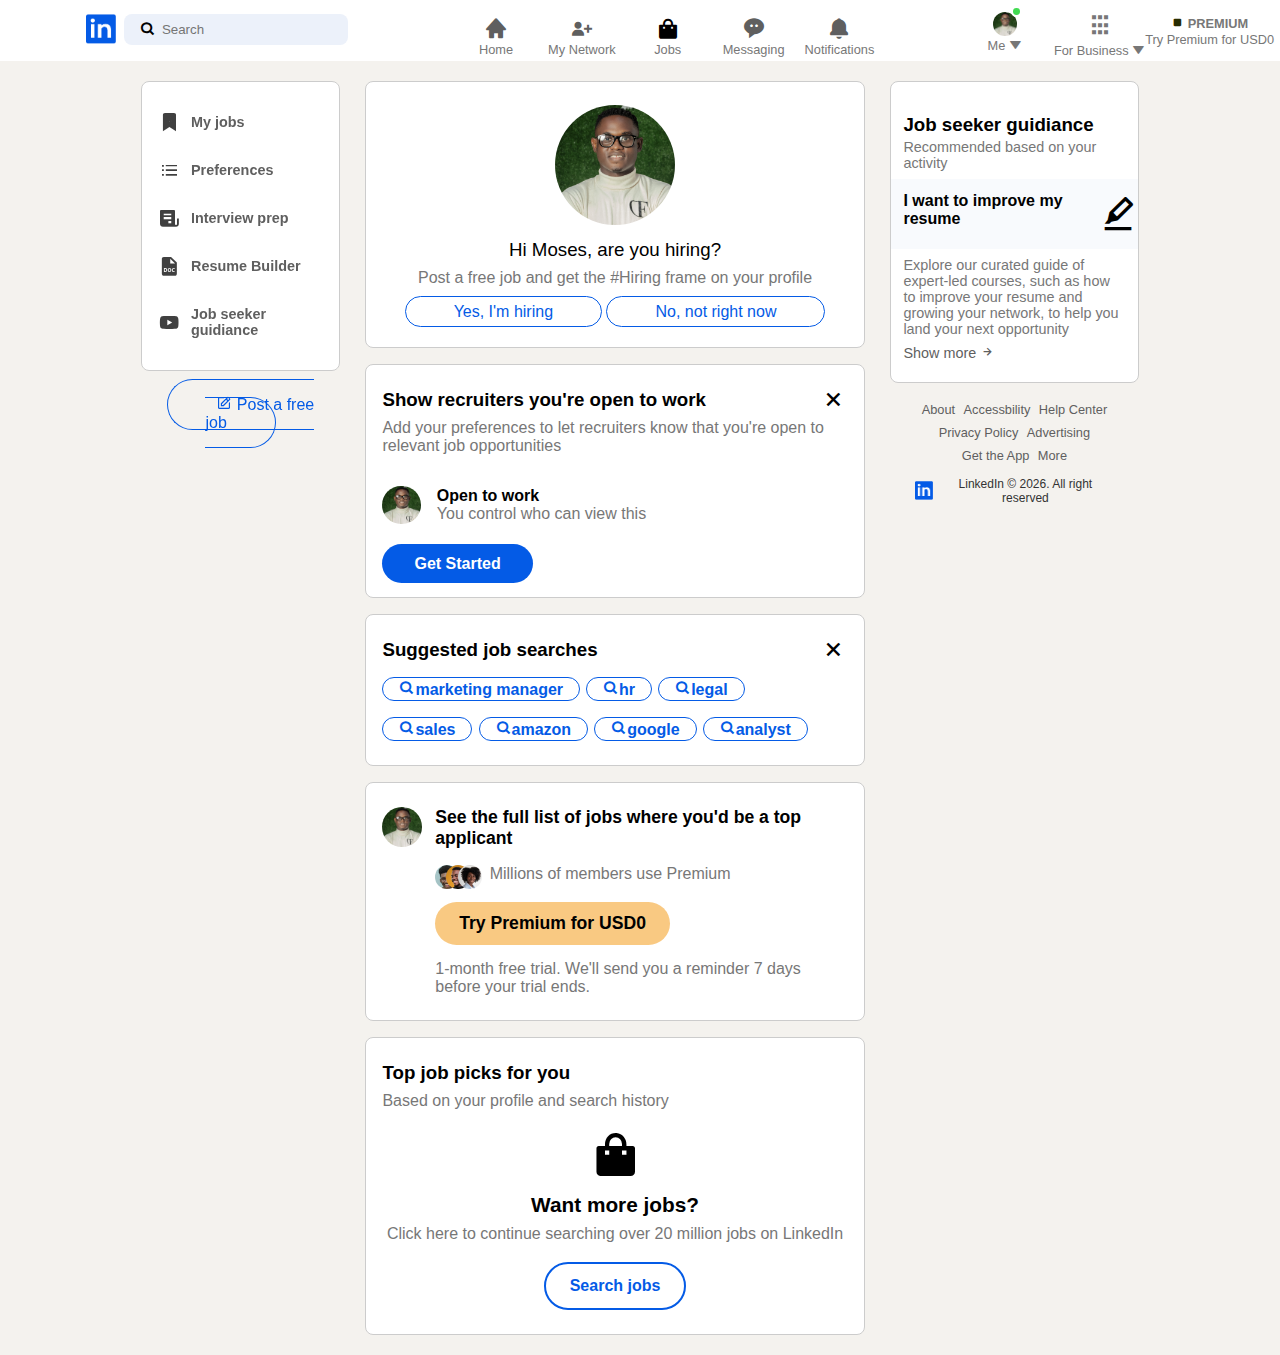
==== commit 0c9178eb: "adding media query" ====
--- a/jobs.html
+++ b/jobs.html
@@ -102,19 +102,19 @@
                     <i class='bx bxs-bookmark-star job-sidebar-icon'></i>
                     <li class="jobs-sidebar-list"><a href="#">My jobs</a></li>
                 </ul>
-                <ul class="jobs-sidebar">
+                <ul class="jobs-sidebar jobs-sidebar-sizing">
                     <i class='bx bx-list-ul job-sidebar-icon'></i>
                     <li class="jobs-sidebar-list"><a href="#">Preferences</a></li>
                 </ul>
-                <ul class="jobs-sidebar">
+                <ul class="jobs-sidebar jobs-sidebar-sizing">
                     <i class='bx bxs-receipt job-sidebar-icon'></i>
                     <li class="jobs-sidebar-list"><a href="#">Interview prep</a></li>
                 </ul>
-                <ul class="jobs-sidebar">
+                <ul class="jobs-sidebar jobs-sidebar-sizing">
                     <i class='bx bxs-file-doc job-sidebar-icon'></i>
                     <li class="jobs-sidebar-list"><a href="#"></i>Resume Builder</a></li>
                 </ul>
-                <ul class="jobs-sidebar">
+                <ul class="jobs-sidebar jobs-sidebar-sizing">
                     <i class='bx bxl-youtube job-sidebar-icon'></i>
                     <li class="jobs-sidebar-list"><a href="#">Job seeker guidiance</a></li>
                 </ul>
--- a/css/style.css
+++ b/css/style.css
@@ -222,7 +222,6 @@
     display: flex;
     align-items: center;
     margin-left: 4.5rem;
-    margin-right: 4.5rem;
 }
 
 /* NAVBAR AREA END */
@@ -2806,11 +2805,32 @@
 
 /* -------------------------------------- MEDIA QUERY SECTION MEDIA QUERY SECTION MEDIA QUERY SECTION -------------------------------------- */
 
-
-
-/* MEDIA QUERY FOR SMALL SCREEN START */
-
-@media only screen and (max-width: 576px) {
+/* 
+LIST FOR MEDIA QUERIES
+max width - 300px
+min width 301px - max width 319px
+min width 320px - max width 350px
+min width 351px - max width 512px
+min width 513px - max width 552px
+min width 553px - max width 747px
+min width 748px - max width 800px
+min width 801px - max width 976px
+min width 977px - max width 1280px - as so on
+*/
+
+@media only screen and (max-width: 300px) {
+
+    /* HOMEPAGE SCREENSIZING HOMEPAGE SCREENSIZING HOMEPAGE SCREENSIZING */
+    .navbar-left {
+        margin-left: 0;
+        margin-right: 0;
+    }
+
+    .logo img {
+        margin-right: 0.5rem;
+        margin-left: 0.5rem;
+    }
+
     .search-box {
         background: transparent;
         width: auto;
@@ -2826,13 +2846,2119 @@
         display: none;
     }
 
+    .navbar-center ul li:last-child,
+    .navbar-center ul li:nth-last-child(2) {
+        display: none;
+    }
+
     .navbar-center ul li a {
         padding-right: 0;
         margin: 0.31rem;
     }
 
+    .navbar-center ul li a i {
+        margin: 0 0.1rem;
+    }
+
+    .navbar-right {
+        margin-right: 0;
+    }
+
+    .nav-profile-img {
+        width: 1.5rem;
+    }
+
+    .navbar-right .for-business-nav, 
+    .navbar-right .try-premium-link {
+        display: none;
+    }
+
+    .navbar-center ul li a::after {
+        display: none;
+    }
+
+    .tablet-sidebar {
+        display: none;
+    }
+
+    .container {
+        padding: 0.5rem 0%;
+    }
+
+    .left-sidebar, .right-sidebar {
+        flex-basis: 100%;
+        position: relative;
+        top: unset;
+    }
+
+    .main-content {
+        flex-basis: 100%;
+        position: relative;
+    }
+
+    .post-activity-link span {
+        display: none;
+    }
+    
+    .post-activity-link {
+        margin: 1px;
+        border-radius: 0.5rem;
+    }
+    
+    .post-activity-link i {
+        font-size: 1.5rem;
+    }
+
+    /* HOMEPAGE SCREENSIZING HOMEPAGE SCREENSIZING HOMEPAGE SCREENSIZING */
+
+
+    /* NETWORK PAGE SCREENSIZING NETWORK PAGE SCREENSIZING NETWORK PAGE SCREENSIZING */
+
+    .network-page-container {
+        padding: 1.25rem 0;
+    }
+    
+    .network-left-sidebar {
+        flex-basis:  100%;
+        position: relative;
+        top: -0.5rem;
+    }
+
+    .network-main-content {
+        flex-basis: 100%;
+        top: 0.5rem;
+    }
+
+    .invitation-section {
+        margin-top: 0.3rem;
+    }
+    
+    .invitation-section p {
+        font-size: 0.8rem;
+    }
+    
+    .invitation-section .manage-click {
+        margin-left: 40%;
+        border-radius: 0.5rem;
+        padding: 0.1rem 0.5rem;
+        display: flex;
+        justify-content: center;
+        align-items: center;
+    }
+
+    .premium-section {
+        margin-top: 0.8rem;
+    }
+
+    .premium-section h3 {
+        font-size: 1rem;
+        margin-right: -0.5rem;
+    }
+    
+    .premium-section h3 span {
+        margin-top: -1.3rem;
+        font-size: 1.5rem;
+    }
+    
+    .premium-section p {
+        font-size: 0.9rem;
+    }
+
+    .people-connect-section p {
+        font-size: 0.9rem;
+    }
+    
+    .people-connect-section p span {
+        font-size: 0.9rem;
+    }
+    
+    .connect-card .people-connect-card {
+        flex-basis: 100%;
+    }
+
+    .second-connect-card .people-connect-second-card {
+        flex-basis: 100%;
+    }
+
+    /* NETWORK PAGE SCREENSIZING NETWORK PAGE SCREENSIZING NETWORK PAGE SCREENSIZING */
+
+
+    /* JOB PAGE SIZING JOB PAGE SIZING JOB PAGE SIZING JOB PAGE SIZING */
+    .job-page-container {
+        padding: 1.25rem 0;
+    }
+    
+    .job-page-left-sidebar {
+        flex-basis:  100%;
+        position: relative;
+        top: -0.2rem;
+    }
+
+    .job-sidebar-profile-box .jobs-sidebar-sizing {
+        display: none;
+    }
+
+    .job-sidebar-post {
+        display: none;
+    }
+
+    .job-page-main-content {
+        flex-basis: 100%;
+        align-self: flex-start;
+        margin-top: 0.5rem;
+    }
+
+    .hiring-section-bg .hiring-link {
+        padding: 0.4rem 2rem;
+        margin: 0 1rem 1rem;
+        display: flex;
+        justify-content: center;
+        align-items: center;
+    }
+
+    .hiring-section-bg br {
+        display: none;
+    }
+
+    .recruit-section-bg h3 span {
+        margin-top: -1.5rem;
+    }
+
+    .job-search-toplist {
+        font-size: 0.8rem;
+    }
+
+    .job-search-toplist-container .job-search-toplist h3 {
+        font-size: 0.9rem;
+    }
+
+    .job-search-toplist .applicant-premium-user-btn {
+        padding: 0.7rem 0.3rem;
+        font-size: 0.9rem;
+    }
+
+    .job-right-sidebar {
+        flex-basis: 100%;
+        align-self: flex-start;
+        margin-top: 0.5rem;
+    }
+
+    /* JOB PAGE SIZING JOB PAGE SIZING JOB PAGE SIZING JOB PAGE SIZING */
+}
+
+@media only screen and (min-width: 301px) and (max-width: 320px) {
+
+    /* HOMEPAGE SCREENSIZING HOMEPAGE SCREENSIZING HOMEPAGE SCREENSIZING */
+    
+    .navbar-left {
+        margin-left: 0;
+        margin-right: 0;
+    }
+
+    .logo img {
+        margin-right: 0.5rem;
+        margin-left: 0.5rem;
+    }
+
+    .search-box {
+        background: transparent;
+        width: auto;
+        padding: 0;
+    }
+
+    .search-box input {
+        width: 0;
+        padding: 0;
+    }
+
+    .navbar-center ul li a span {
+        display: none;
+    }
+
+    .navbar-center ul li:last-child,
+    .navbar-center ul li:nth-last-child(2) {
+        display: none;
+    }
+
+    .navbar-center ul li a {
+        padding-right: 0;
+        margin: 0.31rem;
+    }
+
+    .navbar-center ul li a i {
+        margin: 0 0.1rem;
+    }
+
+    .navbar-right {
+        margin-right: 0;
+    }
+
+    .nav-profile-img {
+        width: 1.5rem;
+    }
+
+    .navbar-right .for-business-nav, 
+    .navbar-right .try-premium-link {
+        display: none;
+    }
+
+    .navbar-center ul li a::after {
+        display: none;
+    }
+
+    .tablet-sidebar {
+        display: none;
+    }
+
+    .container {
+        padding: 0.5rem 0%;
+    }
+
+    .left-sidebar, .right-sidebar {
+        flex-basis: 100%;
+        position: relative;
+        top: unset;
+    }
+
+    .main-content {
+        flex-basis: 100%;
+        position: relative;
+    }
+
+    .post-activity-link span {
+        display: none;
+    }
+    
+    .post-activity-link {
+        margin: 1px;
+        border-radius: 0.5rem;
+    }
+    
+    .post-activity-link i {
+        font-size: 1.5rem;
+    }
+
+    /* HOMEPAGE SCREENSIZING HOMEPAGE SCREENSIZING HOMEPAGE SCREENSIZING */
+
+
+    /* NETWORK PAGE SCREENSIZING NETWORK PAGE SCREENSIZING NETWORK PAGE SCREENSIZING */
+
+    .network-page-container {
+        padding: 1.25rem 0;
+    }
+    
+    .network-left-sidebar {
+        flex-basis:  100%;
+        position: relative;
+        top: -0.5rem;
+    }
+
+    .network-main-content {
+        flex-basis: 100%;
+        top: 0.5rem;
+    }
+
+    .invitation-section {
+        margin-top: 0.3rem;
+    }
+    
+    .invitation-section p {
+        font-size: 0.8rem;
+    }
+    
+    .invitation-section .manage-click {
+        margin-left: 40%;
+        border-radius: 0.5rem;
+        padding: 0.1rem 0.5rem;
+        display: flex;
+        justify-content: center;
+        align-items: center;
+    }
+
+    .premium-section {
+        margin-top: 0.8rem;
+    }
+
+    .premium-section h3 {
+        font-size: 1rem;
+        margin-right: -0.5rem;
+    }
+    
+    .premium-section h3 span {
+        margin-top: -1.3rem;
+        font-size: 1.5rem;
+    }
+    
+    .premium-section p {
+        font-size: 0.9rem;
+    }
+
+    .people-connect-section p {
+        font-size: 0.9rem;
+    }
+    
+    .people-connect-section p span {
+        font-size: 0.9rem;
+    }
+    
+    .connect-card .people-connect-card {
+        flex-basis: 100%;
+    }
+
+    .second-connect-card .people-connect-second-card {
+        flex-basis: 100%;
+    }
+
+    /* NETWORK PAGE SCREENSIZING NETWORK PAGE SCREENSIZING NETWORK PAGE SCREENSIZING */
+}
+
+@media only screen and (min-width: 320px) and (max-width: 350px) {
+
+    /* HOMEPAGE SCREENSIZING HOMEPAGE SCREENSIZING HOMEPAGE SCREENSIZING */
+
+    .navbar-left {
+        margin-left: 0;
+        margin-right: 0;
+    }
+
+    .logo img {
+        margin-right: 0.5rem;
+        margin-left: 0.5rem;
+    }
+
+    .search-box {
+        background: transparent;
+        width: auto;
+        padding: 0;
+    }
+
+    .search-box input {
+        width: 0;
+        padding: 0;
+    }
+
+    .navbar-center ul li a span {
+        display: none;
+    }
+
+    .navbar-center ul li:last-child,
+    .navbar-center ul li:nth-last-child(2) {
+        display: none;
+    }
+
+    .navbar-center ul li a {
+        padding-right: 0;
+        margin: 0.31rem;
+    }
+
+    .navbar-center ul li a i {
+        margin: 0 0.1rem;
+    }
+
+    .navbar-right {
+        margin-right: 0;
+    }
+
+    .nav-profile-img {
+        width: 1.5rem;
+    }
+
+    .navbar-right .for-business-nav, 
+    .navbar-right .try-premium-link {
+        display: none;
+    }
+
+    .navbar-center ul li a::after {
+        display: none;
+    }
+
+    .tablet-sidebar {
+        display: none;
+    }
+
+    .container {
+        padding: 0.5rem 0%;
+    }
+
+    .left-sidebar, .right-sidebar {
+        flex-basis: 100%;
+        position: relative;
+        top: unset;
+    }
+
+    .main-content {
+        flex-basis: 100%;
+        position: relative;
+    }
+
+    .post-activity-link span {
+        display: none;
+    }
+    
+    .post-activity-link {
+        margin: 1px;
+        border-radius: 0.5rem;
+    }
+    
+    .post-activity-link i {
+        font-size: 1.5rem;
+    }
+
+    /* HOMEPAGE SCREENSIZING HOMEPAGE SCREENSIZING HOMEPAGE SCREENSIZING */
+
+
+    /* NETWORK PAGE SCREENSIZING NETWORK PAGE SCREENSIZING NETWORK PAGE SCREENSIZING */
+
+    .network-page-container {
+        padding: 1.25rem 0;
+    }
+    
+    .network-left-sidebar {
+        flex-basis:  100%;
+        position: relative;
+        top: -0.5rem;
+    }
+
+    .network-main-content {
+        flex-basis: 100%;
+        top: 0.5rem;
+    }
+
+    .invitation-section {
+        margin-top: 0.3rem;
+    }
+    
+    .invitation-section p {
+        font-size: 0.8rem;
+    }
+    
+    .invitation-section .manage-click {
+        margin-left: 40%;
+        border-radius: 0.5rem;
+        padding: 0.1rem 0.5rem;
+        display: flex;
+        justify-content: center;
+        align-items: center;
+    }
+
+    .premium-section {
+        margin-top: 0.8rem;
+    }
+
+    .premium-section h3 {
+        font-size: 1rem;
+        margin-right: -0.5rem;
+    }
+    
+    .premium-section h3 span {
+        margin-top: -1.3rem;
+        font-size: 1.5rem;
+    }
+    
+    .premium-section p {
+        font-size: 0.9rem;
+    }
+
+    .people-connect-section p {
+        font-size: 0.9rem;
+    }
+    
+    .people-connect-section p span {
+        font-size: 0.9rem;
+    }
+    
+    .connect-card .people-connect-card {
+        flex-basis: 100%;
+    }
+
+    .people-connect-card .connect-link {
+        font-size: 0.8rem;
+    }
+
+    .second-connect-card .people-connect-second-card {
+        flex-basis: 100%;
+    }
+
+    /* NETWORK PAGE SCREENSIZING NETWORK PAGE SCREENSIZING NETWORK PAGE SCREENSIZING */
+}
+
+@media only screen and (min-width: 350px) and (max-width: 460px) {
+
+    /* HOMEPAGE SCREENSIZING HOMEPAGE SCREENSIZING HOMEPAGE SCREENSIZING */
+
+    .navbar-left {
+        margin-left: 0;
+        margin-right: 0;
+    }
+
+    .logo img {
+        margin-right: 0.5rem;
+        margin-left: 0.5rem;
+    }
+
+    .search-box {
+        background: transparent;
+        width: auto;
+        padding: 0;
+    }
+
+    .search-box input {
+        width: 0;
+        padding: 0;
+    }
+
+    .navbar-center ul li a span {
+        display: none;
+    }
+
+    .navbar-center ul li:last-child {
+        display: none;
+    }
+
+    .navbar-center ul li a {
+        padding-right: 0;
+        margin: 0.31rem;
+    }
+
+    .navbar-center ul li a i {
+        margin: 0 0.1rem;
+    }
+
+    .navbar-right {
+        margin-right: 0;
+    }
+
+    .nav-profile-img {
+        width: 1.5rem;
+    }
+
+    .navbar-right .for-business-nav, 
+    .navbar-right .try-premium-link {
+        display: none;
+    }
+
+    .navbar-center ul li a::after {
+        display: none;
+    }
+
+    .tablet-sidebar {
+        display: none;
+    }
+
+    .container {
+        padding: 0.5rem 0%;
+    }
+
+    .left-sidebar, .right-sidebar {
+        flex-basis: 100%;
+        position: relative;
+        top: unset;
+    }
+
+    .main-content {
+        flex-basis: 100%;
+        position: relative;
+    }
+
+    .post-activity-link span {
+        display: none;
+    }
+    
+    .post-activity-link {
+        margin: 1px;
+        border-radius: 0.5rem;
+    }
+    
+    .post-activity-link i {
+        font-size: 1.5rem;
+    }
+
+    /* HOMEPAGE SCREENSIZING HOMEPAGE SCREENSIZING HOMEPAGE SCREENSIZING */
+
+
+    /* NETWORK PAGE SCREENSIZING NETWORK PAGE SCREENSIZING NETWORK PAGE SCREENSIZING */
+
+    .network-page-container {
+        padding: 1.25rem 0;
+    }
+    
+    .network-left-sidebar {
+        flex-basis:  100%;
+        position: relative;
+        top: -0.5rem;
+    }
+
+    .network-main-content {
+        flex-basis: 100%;
+        top: 0.5rem;
+    }
+
+    .invitation-section {
+        margin-top: 0.3rem;
+    }
+    
+    .invitation-section p {
+        font-size: 0.8rem;
+    }
+    
+    .invitation-section .manage-click {
+        margin-left: 50%;
+        border-radius: 0.5rem;
+        padding: 0.1rem 0.5rem;
+        display: flex;
+        justify-content: center;
+        align-items: center;
+    }
+
+    .premium-section {
+        margin-top: 0.8rem;
+    }
+
+    .premium-section h3 {
+        font-size: 1rem;
+        margin-right: -0.5rem;
+    }
+    
+    .premium-section h3 span {
+        margin-top: -1.3rem;
+        font-size: 1.5rem;
+        margin-left: -2rem;
+    }
+    
+    .premium-section p {
+        font-size: 0.9rem;
+    }
+
+    .people-connect-section p {
+        font-size: 0.9rem;
+    }
+    
+    .people-connect-section p span {
+        font-size: 0.9rem;
+    }
+    
+    .connect-card .people-connect-card {
+        flex-basis: 48%;
+    }
+
+    .people-connect-card .connect-link {
+        font-size: 0.8rem;
+    }
+
+    .second-connect-card .people-connect-second-card {
+        flex-basis: 100%;
+    }
+
+    /* NETWORK PAGE SCREENSIZING NETWORK PAGE SCREENSIZING NETWORK PAGE SCREENSIZING */
+}
+
+@media only screen and (min-width: 460px) and (max-width: 512px) {
+
+    /* HOMEPAGE SCREENSIZING HOMEPAGE SCREENSIZING HOMEPAGE SCREENSIZING */
+
+    .navbar-left {
+        margin-left: 0;
+        margin-right: 0;
+    }
+
+    .logo img {
+        margin-right: 0.5rem;
+        margin-left: 0.5rem;
+    }
+
+    .search-box {
+        background: transparent;
+        width: auto;
+        padding: 0;
+    }
+
+    .search-box input {
+        width: 0;
+        padding: 0;
+    }
+
+    .navbar-center ul li a span {
+        display: none;
+    }
+
+    .navbar-center ul li a {
+        padding-right: 0;
+        margin: 0.31rem;
+    }
+
+    .navbar-center ul li a i {
+        margin: 0 0.55rem;
+    }
+
+    .navbar-right {
+        margin-right: 0;
+    }
+
+    .nav-profile-img {
+        width: 1.5rem;
+    }
+
+    .navbar-right .for-business-nav, 
+    .navbar-right .try-premium-link {
+        display: none;
+    }
+
+    .navbar-center ul li a::after {
+        display: none;
+    }
+
+    .tablet-sidebar {
+        display: none;
+    }
+
+    .container {
+        padding: 0.5rem 0%;
+    }
+
+    .left-sidebar, .right-sidebar {
+        flex-basis: 100%;
+        position: relative;
+        top: unset;
+    }
+
+    .main-content {
+        flex-basis: 100%;
+        position: relative;
+    }
+
+    .post-activity-link span {
+        display: none;
+    }
+    
+    .post-activity-link {
+        margin: 1px;
+        border-radius: 0.5rem;
+    }
+    
+    .post-activity-link i {
+        font-size: 1.5rem;
+    }
+
+    /* HOMEPAGE SCREENSIZING HOMEPAGE SCREENSIZING HOMEPAGE SCREENSIZING */
+
+
+    /* NETWORK PAGE SCREENSIZING NETWORK PAGE SCREENSIZING NETWORK PAGE SCREENSIZING */
+
+    .network-page-container {
+        padding: 1.25rem 0;
+    }
+    
+    .network-left-sidebar {
+        flex-basis:  100%;
+        position: relative;
+        top: -0.5rem;
+    }
+
+    .network-main-content {
+        flex-basis: 100%;
+        top: 0.5rem;
+    }
+
+    .invitation-section {
+        margin-top: 0.3rem;
+    }
+    
+    .invitation-section p {
+        font-size: 0.8rem;
+    }
+    
+    .invitation-section .manage-click {
+        margin-left: 55%;
+        border-radius: 0.5rem;
+        padding: 0.1rem 0.5rem;
+        display: flex;
+        justify-content: center;
+        align-items: center;
+    }
+
+    .premium-section {
+        margin-top: 0.8rem;
+    }
+
+    .premium-section h3 {
+        font-size: 1rem;
+        margin-right: -0.5rem;
+    }
+    
+    .premium-section h3 span {
+        margin-top: -0.5rem;
+        font-size: 1.8rem;
+        margin-left: -2rem;
+    }
+    
+    .premium-section p {
+        font-size: 0.9rem;
+    }
+
+    .people-connect-section p {
+        font-size: 0.9rem;
+    }
+    
+    .people-connect-section p span {
+        font-size: 0.9rem;
+    }
+    
+    .connect-card .people-connect-card {
+        flex-basis: 48%;
+    }
+
+    .people-connect-card .connect-link {
+        font-size: 0.8rem;
+    }
+
+    .second-connect-card .people-connect-second-card {
+        flex-basis: 100%;
+    }
+
+    /* NETWORK PAGE SCREENSIZING NETWORK PAGE SCREENSIZING NETWORK PAGE SCREENSIZING */
+}
+
+@media only screen and (min-width: 512px) and (max-width: 552px) {
+
+    /* HOMEPAGE SCREENSIZING HOMEPAGE SCREENSIZING HOMEPAGE SCREENSIZING */
+
+    .navbar-left {
+        margin-left: 0;
+        margin-right: 0;
+    }
+
+    .logo img {
+        margin-right: 0.5rem;
+        margin-left: 0.5rem;
+    }
+
+    .search-box {
+        background: transparent;
+        width: auto;
+        padding: 0;
+    }
+
+    .search-box input {
+        width: 0;
+        padding: 0;
+    }
+
+    .navbar-center ul li a span {
+        display: none;
+    }
+
+    .navbar-center ul li a {
+        padding-right: 0;
+        margin: 0.31rem;
+    }
+
+    .navbar-center ul li a i {
+        margin: 0 0.6rem;
+    }
+
+    .navbar-right {
+        margin-right: 0;
+    }
+
+    .nav-profile-img {
+        width: 1.5rem;
+    }
+
+    .navbar-right .for-business-nav, 
+    .navbar-right .try-premium-link {
+        display: none;
+    }
+
+    .navbar-center ul li a::after {
+        display: none;
+    }
+
+    .tablet-sidebar {
+        display: none;
+    }
+
+    .container {
+        padding: 0.5rem 0%;
+    }
+
+    .left-sidebar, .right-sidebar {
+        flex-basis: 100%;
+        position: relative;
+        top: unset;
+    }
+
+    .main-content {
+        flex-basis: 100%;
+        position: relative;
+    }
+
+    .post-activity-link span {
+        font-size: 0.8rem;
+    }
+    
+    .post-activity-link {
+        margin: 1px;
+        border-radius: 0.5rem;
+    }
+    
+    .post-activity-link i {
+        font-size: 1.5rem;
+    }
+
+    /* HOMEPAGE SCREENSIZING HOMEPAGE SCREENSIZING HOMEPAGE SCREENSIZING */
+
+
+    /* NETWORK PAGE SCREENSIZING NETWORK PAGE SCREENSIZING NETWORK PAGE SCREENSIZING */
+
+    .network-page-container {
+        padding: 1.25rem 0;
+    }
+    
+    .network-left-sidebar {
+        flex-basis:  100%;
+        position: relative;
+        top: -0.5rem;
+    }
+
+    .network-main-content {
+        flex-basis: 100%;
+        top: 0.5rem;
+    }
+
+    .invitation-section {
+        margin-top: 0.3rem;
+    }
+    
+    .invitation-section p {
+        font-size: 0.8rem;
+    }
+    
+    .invitation-section .manage-click {
+        margin-left: 55%;
+        border-radius: 0.5rem;
+        padding: 0.1rem 0.5rem;
+        display: flex;
+        justify-content: center;
+        align-items: center;
+    }
+
+    .premium-section {
+        margin-top: 0.8rem;
+    }
+
+    .premium-section h3 {
+        font-size: 1rem;
+        margin-right: -0.5rem;
+    }
+    
+    .premium-section h3 span {
+        margin-top: -0.5rem;
+        font-size: 1.8rem;
+        margin-left: -2rem;
+    }
+    
+    .premium-section p {
+        font-size: 0.9rem;
+    }
+
+    .people-connect-section p {
+        font-size: 0.9rem;
+    }
+    
+    .people-connect-section p span {
+        font-size: 0.9rem;
+    }
+    
+    .connect-card .people-connect-card {
+        flex-basis: 48%;
+    }
+
+    .people-connect-card .connect-link {
+        font-size: 0.8rem;
+    }
+
+    .second-connect-card .people-connect-second-card {
+        flex-basis: 47%;
+    }
+
+    /* NETWORK PAGE SCREENSIZING NETWORK PAGE SCREENSIZING NETWORK PAGE SCREENSIZING */
+}
+
+@media only screen and (min-width: 552px) and (max-width: 747px) {
+
+    /* HOMEPAGE SCREENSIZING HOMEPAGE SCREENSIZING HOMEPAGE SCREENSIZING */
+
+    .navbar-left {
+        margin-left: 0;
+        margin-right: 0;
+    }
+
+    .logo img {
+        margin-right: 0.5rem;
+        margin-left: 0.5rem;
+    }
+
+    .search-box {
+        background: transparent;
+        width: auto;
+        padding: 0;
+    }
+
+    .search-box input {
+        width: 0;
+        padding: 0;
+    }
+
+    .navbar-center ul li a span {
+        display: none;
+    }
+
+    .navbar-center ul li a {
+        padding-right: 0;
+        margin: 0.31rem;
+    }
+
+    .navbar-center ul li a i {
+        margin: 0 0.3rem;
+    }
+
+    .navbar-right {
+        margin-right: 0;
+    }
+
+    .nav-profile-img {
+        width: 1.5rem;
+    }
+
+    .navbar-right .for-business-nav {
+        display: none;
+    }
+
+    .navbar-right .try-premium-link {
+        margin-left: 0;
+    }
+
+    .navbar-center ul li a::after {
+        display: none;
+    }
+
+    .tablet-sidebar {
+        display: none;
+    }
+
+    .container {
+        padding: 0.5rem 10%;
+    }
+
+    .left-sidebar, .right-sidebar {
+        flex-basis: 100%;
+        position: relative;
+        top: unset;
+    }
+
+    .main-content {
+        flex-basis: 100%;
+        position: relative;
+    }
+
+    .post-activity-link span {
+        font-size: 0.8rem;
+    }
+    
+    .post-activity-link {
+        margin: 1px;
+        border-radius: 0.5rem;
+    }
+    
+    .post-activity-link i {
+        font-size: 1.5rem;
+    }
+
+    /* HOMEPAGE SCREENSIZING HOMEPAGE SCREENSIZING HOMEPAGE SCREENSIZING */
+
+
+    /* NETWORK PAGE SCREENSIZING NETWORK PAGE SCREENSIZING NETWORK PAGE SCREENSIZING */
+
+    .network-page-container {
+        padding: 1.25rem 0;
+    }
+    
+    .network-left-sidebar {
+        flex-basis:  100%;
+        position: relative;
+        top: -0.5rem;
+    }
+
+    .network-main-content {
+        flex-basis: 100%;
+        position: relative;
+        top: 0.5rem;
+    }
+
+    .invitation-section {
+        margin-top: 0.3rem;
+    }
+    
+    .invitation-section p {
+        font-size: 0.8rem;
+    }
+    
+    .invitation-section .manage-click {
+        margin-left: 55%;
+        border-radius: 0.5rem;
+        padding: 0.1rem 0.5rem;
+        display: flex;
+        justify-content: center;
+        align-items: center;
+    }
+
+    .premium-section {
+        margin-top: 0.8rem;
+    }
+
+    .premium-section h3 {
+        font-size: 1rem;
+        margin-right: -0.5rem;
+    }
+    
+    .premium-section h3 span {
+        margin-top: -0.5rem;
+        font-size: 1.8rem;
+        margin-left: -2rem;
+    }
+    
+    .premium-section p {
+        font-size: 0.9rem;
+    }
+
+    .people-connect-section p {
+        font-size: 0.9rem;
+    }
+    
+    .people-connect-section p span {
+        font-size: 0.9rem;
+    }
+    
+    .connect-card .people-connect-card {
+        flex-basis: 48%;
+    }
+
+    .people-connect-card .connect-link {
+        font-size: 0.8rem;
+    }
+
+    .second-connect-card .people-connect-second-card {
+        flex-basis: 100%;
+    }
+
+    /* NETWORK PAGE SCREENSIZING NETWORK PAGE SCREENSIZING NETWORK PAGE SCREENSIZING */
+
+}
+
+@media only screen and (min-width: 747px) and (max-width: 800px) {
+
+    /* HOMEPAGE SCREENSIZING HOMEPAGE SCREENSIZING HOMEPAGE SCREENSIZING */
+
+    .navbar-left {
+        margin-left: 0;
+        margin-right: 0;
+    }
+
+    .logo img {
+        margin-right: 0.5rem;
+        margin-left: 0.5rem;
+    }
+
+    .search-box {
+        background: transparent;
+        width: auto;
+        padding: 0;
+    }
+
+    .search-box input {
+        width: 0;
+        padding: 0;
+    }
+
+    .navbar-center ul li a span {
+        display: none;
+    }
+
+    .navbar-center ul li a {
+        padding-right: 0;
+        margin: 0.31rem;
+    }
+
+    .navbar-center ul li a i {
+        margin: 0 0.3rem;
+    }
+
+    .navbar-right {
+        margin-right: 0;
+        padding-top: 0.4rem;
+    }
+
+    .nav-profile-img {
+        width: 1.5rem;
+    }
+
+    .navbar-right .try-premium-link {
+        margin-left: 0;
+    }
+
+    .navbar-center ul li a::after {
+        display: none;
+    }
+
+    .tablet-sidebar {
+        display: none;
+    }
+
+    .container {
+        padding: 0.5rem 7%;
+    }
+
+    .left-sidebar {
+        flex-basis: 27%;
+        position: relative;
+        top: unset;
+    }
+
+    .right-sidebar {
+        display: none;
+    }
+
+    .main-content {
+        flex-basis: 67%;
+        position: relative;
+    }
+
+    .post-activity-link span {
+        font-size: 0.8rem;
+    }
+    
+    .post-activity-link {
+        margin: 1px;
+        border-radius: 0.5rem;
+    }
+    
+    .post-activity-link i {
+        font-size: 1.5rem;
+    }
+
+    /* HOMEPAGE SCREENSIZING HOMEPAGE SCREENSIZING HOMEPAGE SCREENSIZING */
+
+
+    /* NETWORK PAGE SCREENSIZING NETWORK PAGE SCREENSIZING NETWORK PAGE SCREENSIZING */
+
+    .network-page-container {
+        padding: 1.25rem 5%;
+    }
+    
+    .network-left-sidebar {
+        flex-basis:  30%;
+        position: relative;
+        top: -0.5rem;
+    }
+
+    .network-sidebar-activity ul li a,
+    .network-sidebar-activity ul li span {
+        font-size: 0.9rem;
+    }
+
+    .network-main-content {
+        flex-basis: 67%;
+        position: relative;
+        top: -0.6rem;
+    }
+
+    .invitation-section {
+        margin-top: 0.3rem;
+    }
+    
+    .invitation-section p {
+        font-size: 0.8rem;
+    }
+    
+    .invitation-section .manage-click {
+        margin-left: 55%;
+        border-radius: 0.5rem;
+        padding: 0.1rem 0.5rem;
+        display: flex;
+        justify-content: center;
+        align-items: center;
+    }
+
+    .premium-section {
+        margin-top: 0.8rem;
+    }
+
+    .premium-section h3 {
+        font-size: 1rem;
+        margin-right: -0.5rem;
+    }
+    
+    .premium-section h3 span {
+        margin-top: -0.5rem;
+        font-size: 1.8rem;
+        margin-left: -2rem;
+    }
+    
+    .premium-section p {
+        font-size: 0.9rem;
+    }
+
+    .people-connect-section p {
+        font-size: 0.93rem;
+    }
+    
+    .people-connect-section p span {
+        font-size: 0.9rem;
+    }
+    
+    .connect-card .people-connect-card {
+        flex-basis: 48%;
+    }
+
+    .people-connect-card .connect-link {
+        font-size: 0.8rem;
+    }
+
+    .second-connect-card .people-connect-second-card {
+        flex-basis: 100%;
+    }
+
+    .people-connect-second-section p {
+        font-size: 0.93rem;
+    }
+
+    /* NETWORK PAGE SCREENSIZING NETWORK PAGE SCREENSIZING NETWORK PAGE SCREENSIZING */
+}
+
+@media only screen and (min-width: 800px) and (max-width: 976px) {
+
+    /* HOMEPAGE SCREENSIZING HOMEPAGE SCREENSIZING HOMEPAGE SCREENSIZING */
+
+    .navbar-left {
+        margin-left: 0;
+        margin-right: 0;
+    }
+
+    .logo img {
+        margin-right: 0.5rem;
+        margin-left: 0.5rem;
+    }
+
+    .search-box {
+        background: transparent;
+        width: auto;
+        padding: 0;
+    }
+
+    .search-box input {
+        width: 0;
+        padding: 0;
+    }
+
+    .navbar-center ul li a {
+        padding-right: 0;
+        margin: 0.31rem;
+    }
+
+    .navbar-center ul li a span {
+        font-size: 0.8rem;
+    }
+
+    .navbar-center ul li a i {
+        margin: 0 1.3rem;
+    }
+
+    .navbar-right {
+        margin-right: 0;
+        padding-top: 0.4rem;
+    }
+
+    .nav-profile-img {
+        width: 1.5rem;
+    }
+
+    .navbar-right .try-premium-link {
+        margin-left: 0;
+    }
+
+    .navbar-center ul li a::after {
+        display: none;
+    }
+
+    .tablet-sidebar {
+        display: none;
+    }
+
+    .container {
+        padding: 0.5rem 9%;
+    }
+
+    .left-sidebar {
+        flex-basis: 28%;
+        position: relative;
+        top: unset;
+    }
+
+    .right-sidebar {
+        display: none;
+    }
+
+    .main-content {
+        flex-basis: 68%;
+        position: relative;
+    }
+
+    .post-activity-link span {
+        font-size: 0.8rem;
+    }
+    
+    .post-activity-link {
+        margin: 1px;
+        border-radius: 0.5rem;
+    }
+    
+    .post-activity-link i {
+        font-size: 1.5rem;
+    }
+
+    /* HOMEPAGE SCREENSIZING HOMEPAGE SCREENSIZING HOMEPAGE SCREENSIZING */
+
+
+    /* NETWORK PAGE SCREENSIZING NETWORK PAGE SCREENSIZING NETWORK PAGE SCREENSIZING */
+
+    .network-page-container {
+        padding: 1.25rem 5%;
+    }
+    
+    .network-left-sidebar {
+        flex-basis:  30%;
+        position: relative;
+        top: -0.5rem;
+    }
+
+    .network-sidebar-activity ul li a,
+    .network-sidebar-activity ul li span {
+        font-size: 0.93rem;
+    }
+
+    .network-main-content {
+        flex-basis: 67%;
+        position: relative;
+        top: -0.6rem;
+    }
+
+    .invitation-section {
+        margin-top: 0.3rem;
+    }
+    
+    .invitation-section p {
+        font-size: 0.8rem;
+    }
+    
+    .invitation-section .manage-click {
+        margin-left: 60%;
+        border-radius: 0.5rem;
+        padding: 0.1rem 0.5rem;
+        display: flex;
+        justify-content: center;
+        align-items: center;
+    }
+
+    .premium-section {
+        margin-top: 0.8rem;
+    }
+
+    .premium-section h3 {
+        font-size: 1rem;
+        margin-right: -0.5rem;
+    }
+    
+    .premium-section h3 span {
+        margin-top: -0.5rem;
+        font-size: 1.8rem;
+        margin-left: -2rem;
+    }
+    
+    .premium-section p {
+        font-size: 0.9rem;
+    }
+
+    .people-connect-section p {
+        font-size: 0.9rem;
+    }
+    
+    .people-connect-section p span {
+        font-size: 0.9rem;
+    }
+    
+    .connect-card .people-connect-card {
+        flex-basis: 48%;
+    }
+
+    .second-connect-card .people-connect-second-card {
+        flex-basis: 100%;
+    }
+
+    /* NETWORK PAGE SCREENSIZING NETWORK PAGE SCREENSIZING NETWORK PAGE SCREENSIZING */
+}
+
+@media only screen and (min-width: 977px) and (max-width: 1024px) {
+
+    /* HOMEPAGE SCREENSIZING HOMEPAGE SCREENSIZING HOMEPAGE SCREENSIZING */
+
+    .navbar-left {
+        margin-left: 0;
+        margin-right: 0;
+    }
+
+    .logo img {
+        margin-right: 0.5rem;
+        margin-left: 0.5rem;
+    }
+
+    .search-box {
+        background: transparent;
+        width: auto;
+        padding: 0;
+    }
+
+    .search-box input {
+        width: 0;
+        padding: 0;
+    }
+
+    .navbar-center ul li a {
+        padding-right: 0;
+        margin: 0.31rem;
+    }
+
+    .navbar-center ul li a span {
+        font-size: 0.8rem;
+    }
+
+    .navbar-center ul li a i {
+        margin: 0 1.3rem;
+    }
+
+    .navbar-right {
+        margin-right: 0;
+        padding-top: 0.4rem;
+    }
+
+    .nav-profile-img {
+        width: 1.5rem;
+    }
+
+    .navbar-right .try-premium-link {
+        margin-left: 0;
+    }
+
+    .navbar-center ul li a::after {
+        display: none;
+    }
+
+    .tablet-sidebar {
+        display: none;
+    }
+
+    .container {
+        padding: 0.5rem 5%;
+    }
+
+    .left-sidebar {
+        flex-basis: 23%;
+        position: relative;
+        top: unset;
+    }
+
+    .right-sidebar {
+        flex-basis: 23%;
+        position: relative;
+        top: unset;
+    }
+
+    .main-content {
+        flex-basis: 50%;
+        position: relative;
+    }
+
+    .post-activity-link span {
+        font-size: 0.8rem;
+    }
+    
+    .post-activity-link {
+        margin: 1px;
+        border-radius: 0.5rem;
+    }
+    
+    .post-activity-link i {
+        font-size: 1.5rem;
+    }
+
+    /* HOMEPAGE SCREENSIZING HOMEPAGE SCREENSIZING HOMEPAGE SCREENSIZING */
+
+
+    /* NETWORK PAGE SCREENSIZING NETWORK PAGE SCREENSIZING NETWORK PAGE SCREENSIZING */
+
+    .network-page-container {
+        padding: 1.25rem 5%;
+    }
+    
+    .network-left-sidebar {
+        flex-basis:  30%;
+        position: relative;
+        top: -0.5rem;
+    }
+
+    .network-main-content {
+        flex-basis: 67%;
+        position: relative;
+        top: -0.6rem;
+    }
+
+    .invitation-section {
+        margin-top: 0.3rem;
+    }
+    
+    .invitation-section p {
+        font-size: 0.8rem;
+    }
+    
+    .invitation-section .manage-click {
+        margin-left: 60%;
+        border-radius: 0.5rem;
+        padding: 0.1rem 0.5rem;
+        display: flex;
+        justify-content: center;
+        align-items: center;
+    }
+
+    .premium-section {
+        margin-top: 0.8rem;
+    }
+
+    .premium-section h3 {
+        font-size: 1rem;
+        margin-right: -0.5rem;
+    }
+    
+    .premium-section h3 span {
+        margin-top: -0.5rem;
+        font-size: 1.8rem;
+        margin-left: -2rem;
+    }
+    
+    .premium-section p {
+        font-size: 0.9rem;
+    }
+
+    .people-connect-section p {
+        font-size: 0.9rem;
+    }
+    
+    .people-connect-section p span {
+        font-size: 0.9rem;
+    }
+    
+    .connect-card .people-connect-card {
+        flex-basis: 48%;
+    }
+
+    .people-connect-card .connect-link {
+        font-size: 0.8rem;
+    }
+
+    .second-connect-card .people-connect-second-card {
+        flex-basis: 48%;
+    }
+
+    /* NETWORK PAGE SCREENSIZING NETWORK PAGE SCREENSIZING NETWORK PAGE SCREENSIZING */
+}
+
+@media only screen and (min-width: 1025px) and (max-width: 1128px) {
+
+    /* HOMEPAGE SCREENSIZING HOMEPAGE SCREENSIZING HOMEPAGE SCREENSIZING */
+
+    .navbar-left {
+        margin-left: 0;
+        margin-right: 0;
+    }
+
+    .logo img {
+        margin-right: 0.5rem;
+        margin-left: 0.5rem;
+    }
+
+    .search-box {
+        width: 14rem;
+    }
+
+    .navbar-center ul li a {
+        padding-right: 0;
+        margin: 0.31rem;
+    }
+
+    .navbar-center ul li a span {
+        font-size: 0.8rem;
+    }
+
+    .navbar-center ul li a i {
+        margin: 0 1.3rem;
+    }
+
+    .navbar-right {
+        margin-right: 0;
+        padding-top: 0.4rem;
+    }
+
+    .nav-profile-img {
+        width: 1.5rem;
+    }
+
+    .navbar-right .try-premium-link {
+        margin-left: 0;
+    }
+
+    .navbar-center ul li a::after {
+        display: none;
+    }
+
+    .tablet-sidebar {
+        display: none;
+    }
+
+    .container {
+        padding: 0.5rem 5%;
+    }
+
+    .left-sidebar {
+        flex-basis: 23%;
+        position: relative;
+        top: unset;
+    }
+
+    .right-sidebar {
+        flex-basis: 23%;
+        position: relative;
+        top: unset;
+    }
+
+    .main-content {
+        flex-basis: 50%;
+        position: relative;
+    }
+
+    .post-activity-link span {
+        font-size: 0.8rem;
+    }
+    
+    .post-activity-link {
+        margin: 1px;
+        border-radius: 0.5rem;
+    }
+    
+    .post-activity-link i {
+        font-size: 1.5rem;
+    }
+
+    /* HOMEPAGE SCREENSIZING HOMEPAGE SCREENSIZING HOMEPAGE SCREENSIZING */
+
+
+    /* NETWORK PAGE SCREENSIZING NETWORK PAGE SCREENSIZING NETWORK PAGE SCREENSIZING */
+
+    .network-page-container {
+        padding: 1.25rem 5%;
+    }
+    
+    .network-left-sidebar {
+        flex-basis:  30%;
+        position: relative;
+        top: -0.5rem;
+    }
+
+    .network-main-content {
+        flex-basis: 67%;
+        position: relative;
+        top: -0.6rem;
+    }
+
+    .invitation-section {
+        margin-top: 0.3rem;
+    }
+    
+    .invitation-section p {
+        font-size: 0.8rem;
+    }
+    
+    .invitation-section .manage-click {
+        margin-left: 65%;
+        border-radius: 0.5rem;
+        padding: 0.1rem 0.5rem;
+        display: flex;
+        justify-content: center;
+        align-items: center;
+    }
+
+    .premium-section {
+        margin-top: 0.8rem;
+    }
+
+    .premium-section h3 {
+        font-size: 1rem;
+        margin-right: -0.5rem;
+    }
+    
+    .premium-section h3 span {
+        margin-top: -0.5rem;
+        font-size: 1.8rem;
+        margin-left: -2rem;
+    }
+    
+    .premium-section p {
+        font-size: 0.9rem;
+    }
+
+    .people-connect-section p {
+        font-size: 0.9rem;
+    }
+    
+    .people-connect-section p span {
+        font-size: 0.9rem;
+    }
+    
+    .connect-card .people-connect-card {
+        flex-basis: 23%;
+    }
+
+    .people-connect-card .connect-link {
+        font-size: 0.7rem;
+    }
+
+    .second-connect-card .people-connect-second-card {
+        flex-basis: 48%;
+    }
+
+    /* NETWORK PAGE SCREENSIZING NETWORK PAGE SCREENSIZING NETWORK PAGE SCREENSIZING */
+}
+
+@media only screen and (min-width: 1129px) and (max-width: 1424px) {
+
+    /* HOMEPAGE SCREENSIZING HOMEPAGE SCREENSIZING HOMEPAGE SCREENSIZING */
+
+    .logo img {
+        margin-right: 0.5rem;
+        margin-left: 0.5rem;
+    }
+
+    .search-box {
+        width: 14rem;
+    }
+
+    .navbar-center ul li a {
+        padding-right: 0;
+        margin: 0.31rem;
+    }
+
+    .navbar-center ul li a span {
+        font-size: 0.8rem;
+    }
+
+    .navbar-center ul li a i {
+        margin: 0 1.3rem;
+    }
+
+    .navbar-right {
+        margin-right: 0;
+        padding-top: 0.4rem;
+    }
+
+    .nav-profile-img {
+        width: 1.5rem;
+    }
+
+    .navbar-right .try-premium-link {
+        margin-left: 0;
+    }
+
+    .navbar-center ul li a::after {
+        display: none;
+    }
+
+    .tablet-sidebar {
+        display: none;
+    }
+
+    .container {
+        padding: 0.5rem 5%;
+    }
+
+    .left-sidebar {
+        flex-basis: 23%;
+        position: relative;
+        top: unset;
+    }
+
+    .right-sidebar {
+        flex-basis: 23%;
+        position: relative;
+        top: unset;
+    }
+
+    .main-content {
+        flex-basis: 50%;
+        position: relative;
+    }
+
+    .post-activity-link span {
+        font-size: 0.8rem;
+    }
+    
+    .post-activity-link {
+        margin: 1px;
+        border-radius: 0.5rem;
+    }
+    
+    .post-activity-link i {
+        font-size: 1.5rem;
+    }
+
+    /* HOMEPAGE SCREENSIZING HOMEPAGE SCREENSIZING HOMEPAGE SCREENSIZING */
+
+
+    /* NETWORK PAGE SCREENSIZING NETWORK PAGE SCREENSIZING NETWORK PAGE SCREENSIZING */
+
+    .network-page-container {
+        padding: 1.25rem 5%;
+    }
+    
+    .network-left-sidebar {
+        flex-basis:  30%;
+        position: relative;
+        top: -0.5rem;
+    }
+
+    .network-main-content {
+        flex-basis: 67%;
+        position: relative;
+        top: -0.6rem;
+    }
+
+    .invitation-section {
+        margin-top: 0.3rem;
+    }
+    
+    .invitation-section p {
+        font-size: 0.93rem;
+    }
+    
+    .invitation-section .manage-click {
+        margin-left: 70%;
+        border-radius: 0.5rem;
+        padding: 0.1rem 0.5rem;
+        display: flex;
+        justify-content: center;
+        align-items: center;
+    }
+
+    .premium-section {
+        margin-top: 0.8rem;
+    }
+
+    .premium-section h3 {
+        font-size: 1rem;
+        margin-right: -0.5rem;
+    }
+    
+    .premium-section h3 span {
+        margin-top: -0.5rem;
+        font-size: 1.8rem;
+        margin-left: -2rem;
+    }
+    
+    .premium-section p {
+        font-size: 0.9rem;
+    }
+
+    .people-connect-section p {
+        font-size: 0.9rem;
+    }
+    
+    .people-connect-section p span {
+        font-size: 0.9rem;
+    }
+    
+    .connect-card .people-connect-card {
+        flex-basis: 23%;
+    }
+
+    .people-connect-card .connect-link {
+        font-size: 0.7rem;
+    }
+
+    .second-connect-card .people-connect-second-card {
+        flex-basis: 48%;
+    }
+
+    /* NETWORK PAGE SCREENSIZING NETWORK PAGE SCREENSIZING NETWORK PAGE SCREENSIZING */
+}
+
+
+
+
+/* MEDIA QUERY FOR SMALL SCREEN START */
+
+/* @media only screen and (min-width: 767px) {
+
+    .navbar-left {
+        margin-left: 0;
+        margin-right: 0;
+    }
+
+    .logo img {
+        margin-right: 0.93rem;
+        margin-left: 0.93rem;
+    }
+
+    .search-box {
+        background: transparent;
+        width: auto;
+        padding: 0;
+    }
+
+    .search-box input {
+        width: 0;
+        padding: 0;
+    }
+
+    .navbar-center ul li a span {
+        display: none;
+    }
+
+    .navbar-center ul li a {
+        padding-right: 0;
+        margin: 0.31rem;
+    }
+
+    .navbar-center ul li a i {
+        margin: 0 0.5rem;
+    }
+
+    .navbar-right {
+        margin-right: 0;
+    }
+
     .nav-profile-img {
         width: 1.875rem;
+    }
+
+    .navbar-right .for-business-nav, 
+    .navbar-right .try-premium-link {
+        display: none;
     }
 
     .container {
@@ -2898,7 +5024,7 @@
     .sidebar-activity.open-activity {
         display: block;
     }
-}
+} */
 
 /* MEDIA QUERY FOR SMALL SCREEN END */
 
@@ -2910,7 +5036,7 @@
 
 /* MEDIA QUERY FOR MEDIUM SCREEN START */
 
-@media only screen and (min-width: 577px) and (max-width: 768px) {
+/* @media only screen and (min-width: 768px) and (max-width: 991px) {
     .search-box {
         background: transparent;
         width: auto;
@@ -2923,7 +5049,7 @@
     }
 
     .logo img {
-        margin-left: 2.5rem;
+        margin-left: 2rem;
     }
 
     .navbar-right {
@@ -2991,18 +5117,15 @@
     .profile-description {
         font-size: 0.875rem;
     }
-}
+} */
 
 /* MEDIA QUERY FOR MEDIUM SCREEN END */
 
 
 
-
-
-
-/* MEDIA QUERY FOR LARGE SCREEN START */
-
-@media only screen and (min-width: 769px) {
+/* MEDIA QUERY FOR LARGE SCREEN START 1496 */
+
+@media only screen and (min-width: 768px) {
     .tablet-sidebar {
         display: none;
     }
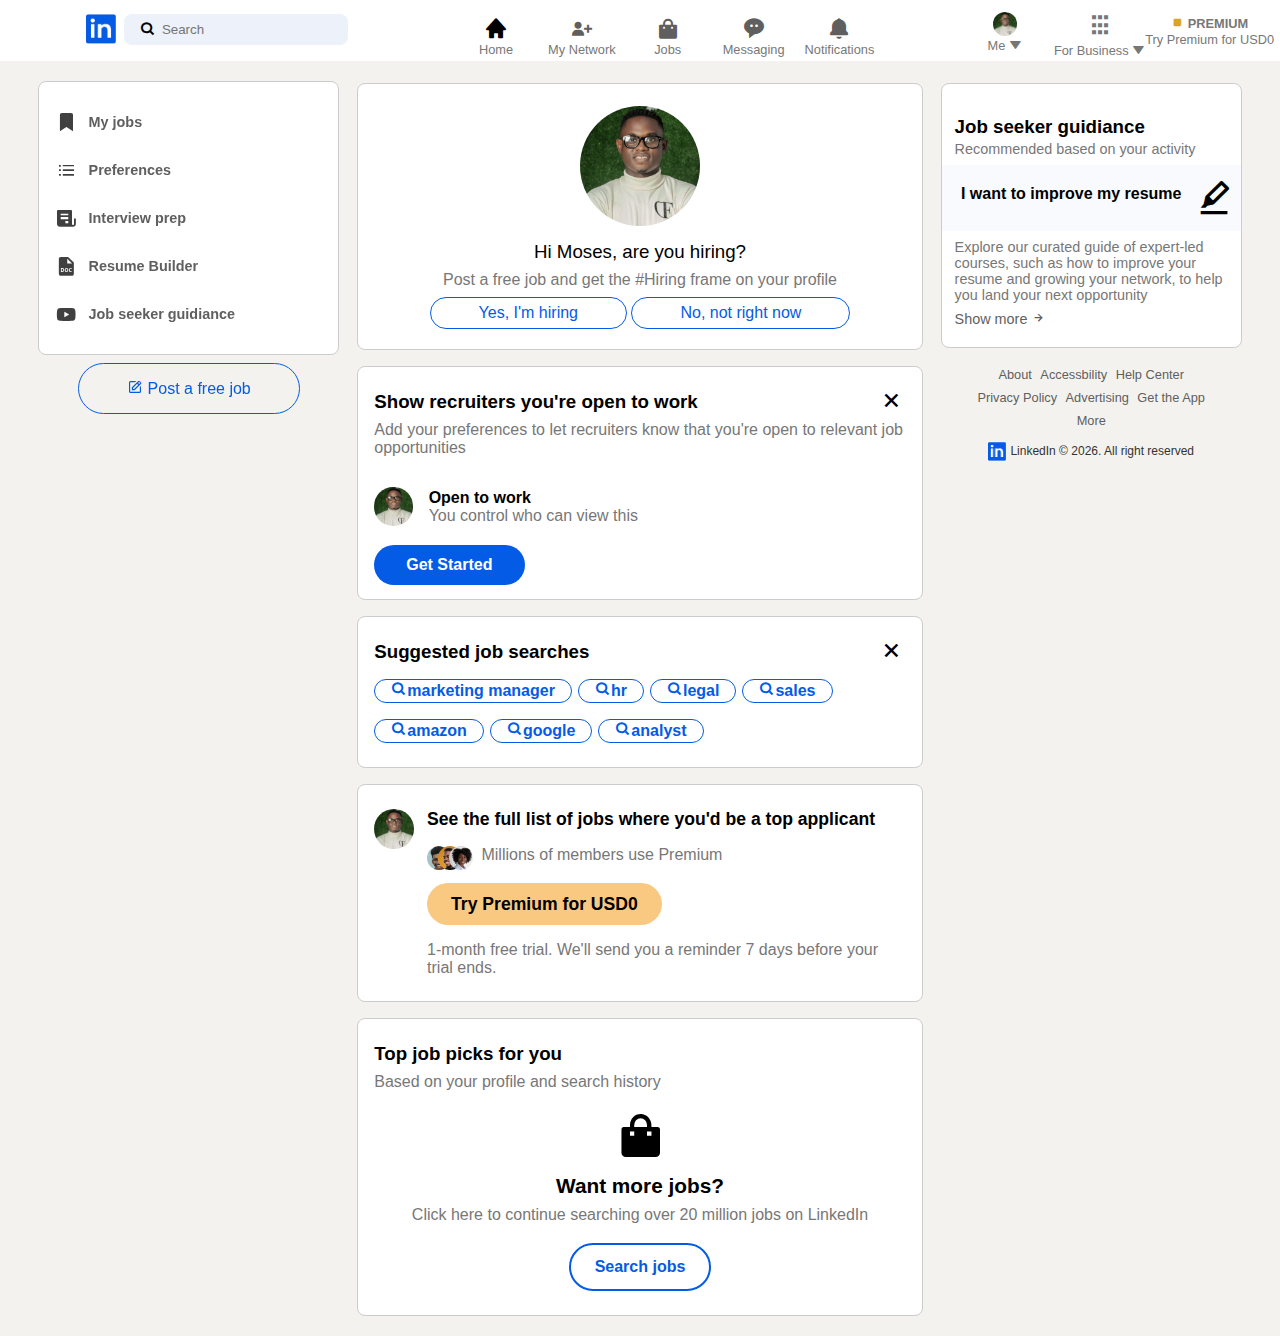
==== commit dc08fcab: "adding other pages" ====
--- a/jobs.html
+++ b/jobs.html
@@ -10,85 +10,7 @@
 </head>
 <body>
     <!-- NAVBAR START -->
-    <nav class="navbar">
-        <section class="navbar-left">
-            <a href="index.html" class="logo"><img src="img/logo.png" alt="LinkedIn Logo"></a>
-
-            <article class="search-box">
-                <i class='bx bx-search' ></i>
-                <input type="text" placeholder="Search">
-            </article>
-
-        </section>
-        <section class="navbar-center">
-            <ul>
-                <li><a href="index.html"><i class='bx bxs-home'></i> <span>Home</span></a></li>
-                <li><a href="network.html"><i class='bx bxs-user-plus'></i> <span>My Network</span></a></li>
-                <li><a href="jobs.html" class="active-link"><i class='bx bxs-shopping-bag'></i> <span>Jobs</span></a></li>
-                <li><a href="message.html"><i class='bx bxs-message-rounded-dots'></i> <span>Messaging</span></a></li>
-                <li><a href="notifications.html"><i class='bx bxs-bell'></i> <span>Notifications</span></a></li>
-            </ul>
-        </section>
-
-        <section class="navbar-right">
-            <article class="online">
-                <img src="img/user-1.png" alt="User Image" class="nav-profile-img" onclick="toggleMenu()">
-                <p>Me <i class='bx bxs-down-arrow'></i></p>
-            </article>
-
-            <article class="for-business-nav">
-                <i class='bx bx-dots-horizontal'></i>
-                <i class='bx bx-dots-horizontal'></i>
-                <i class='bx bx-dots-horizontal'></i>
-                <p>For Business <i class='bx bxs-down-arrow'></i></p>
-            </article>
-
-            <article class="try-premium-link">
-                <h6><i class='bx bxs-checkbox' style='color:#282c00'></i> PREMIUM</h6>
-                <p>Try Premium for USD0</p>
-            </article>
-        </section>
-
-        <!-- PROFILE DROP-DOWN MENU  -->
-        <article class="profile-menu-wrap" id="profileMenu">
-            <article class="profile-menu">
-                <article class="user-info">
-                    <img src="img/user-1.png" alt="User Image">
-                    <article>
-                        <h3>Moses Ojo</h3>
-                        <a href="profile.html">See your profile</a>
-                    </article>
-                </article>
-                <hr>
-                <a href="#" class="profile-menu-link">
-                    <img src="img/feedback.png" alt="Feedback">
-                    <p>Give Feedback</p>
-                    <span>></span>
-                </a>
-                <a href="#" class="profile-menu-link">
-                    <img src="img/setting.png" alt="Setting">
-                    <p>Settings & Privacy</p>
-                    <span>></span>
-                </a>
-                <a href="#" class="profile-menu-link">
-                    <img src="img/help.png" alt="Help">
-                    <p>Help & Support</p>
-                    <span>></span>
-                </a>
-                <a href="#" class="profile-menu-link">
-                    <img src="img/display.png" alt="Display">
-                    <p>Display & Accessibility</p>
-                    <span>></span>
-                </a>
-                <a href="#" class="profile-menu-link">
-                    <img src="img/logout.png" alt="Logout">
-                    <p>Logout</p>
-                    <span>></span>
-                </a>
-            </article>
-        </article>
-
-    </nav>
+    <include-navbar></include-navbar>
     <!-- NAVBAR END -->
 
     <!-- CONTAINER START  -->
@@ -127,13 +49,6 @@
             <p id="showMoreLink" onclick="toggleActivity()">Show more <b>+</b></p>
         </section>
         <!-- LEFT SIDE BAR END  -->
-
-        <!-- TABLET SIDE BAR START  -->
-        <!-- <section class="tablet-sidebar">
-
-            
-        </section> -->
-        <!-- TABLET SIDE BAR END  -->
 
         <!-- MAIN CONTENT START  -->
         <section class="job-page-main-content">
@@ -245,6 +160,7 @@
         <!-- RIGHT SIDE BAR START  -->
 
     </section>
+    <script src="js/include.js"></script>
     <script src="js/script.js"></script>
     <!-- CONTAINER END  -->
 </body>
--- a/css/style.css
+++ b/css/style.css
@@ -184,7 +184,7 @@
     line-height: 1rem;
 }
 
-.online::after {
+/* .online::after {
     content: '';
     width: 0.43rem;
     height: 0.43rem;
@@ -194,7 +194,7 @@
     top: 0px;
     background: #41db51;
     position: absolute;
-}
+} */
 
 .search-box {
     background: #ecf1fa;
@@ -785,75 +785,229 @@
 /* PROFILE DROP-DOWN MENU START  */
 .profile-menu-wrap {
     position: absolute;
-    top: 100%;
-    right: 5%;
-    width: 20rem;
+    top: 115%;
+    right: 26%;
+    width: 18rem;
     max-height: 0;
     overflow: hidden;
     transition: max-height 0.5s;
+    border-radius: 0.4rem;
+    background: #fff;
 }
 
 .profile-menu-wrap.open-menu {
     max-height: 25rem;
+    border: 1px solid #ccc;
 }
 
 .profile-menu {
-    background: #222;
-    color: #fff;
-    padding: 1.25rem;
-    margin: 0.625rem;
+    color: #000;
+    margin: 0.625rem 0;
 }
 
 .user-info {
     display: flex;
     align-items: center;
+    padding: 0 1rem;
 }
 
 .user-info img {
-    width: 3.125rem;
+    width: 3rem;
     border-radius: 50%;
     margin-right: 0.93rem;
 }
 
-.user-info h3 {
-    font-weight: 500;
-    margin-bottom: -0.43rem;
-}
-
-.user-info a {
-    color: #c9dbf8;
+.profile-menu h3 {
+    font-weight: 550;
+    font-size: 1rem;
+    margin-bottom: 0.2rem;
+    color: #222;
+}
+
+.user-info .dropdown-menu-user-desc {
+    color: #333;
     font-size: 0.81rem;
+}
+
+.profile-menu .dropdown-menu-profilelink {
+    display: flex;
+    flex-direction: column;
+    align-items: center;
+    justify-content: center;
+    font-size: 0.9rem;
+    font-weight: 600;
+    color: #045be6;
+    border: 2px solid #045be6;
+    border-radius: 3rem;
+    margin: 0.5rem 1rem 0;
+    padding: 0.2rem 0;
+}
+
+.profile-menu .dropdown-menu-profilelink:hover {
+    cursor: pointer;
+    background: #e0e5ef;
 }
 
 .profile-menu hr {
     border: 0;
     height: 1px;
     width: 100%;
-    background: #fff;
-    margin: 0.93rem 0 0.625rem;
-}
-
-.profile-menu-link {
+    background: #ccc;
+    margin: 0.4rem 0 0.6rem;
+}
+
+.profile-menu .dropdown-menu-list {
+    padding: 0 1rem;
+}
+
+.profile-menu .dropdown-menu-list h3 {
+    font-weight: 550;
+    font-size: 1rem;
+    color: #222;
+}
+
+.dropdown-menu-list .profile-menu-link-premium {
     display: flex;
     align-items: center;
-    color: #fff;
-    margin: 0.75rem 0;
+    color: #333;
+    margin: 0.8rem 0;
     font-size: 0.875rem;
-}
-
-.profile-menu-link p {
-    width: 100%;
-}
-
-.profile-menu-link img {
-    width: 2.18rem;
-    border-radius: 50%;
-    margin-right: 0.93rem;
+    font-weight: 550;
+}
+
+.dropdown-menu-list .profile-menu-link-premium:hover {
+    cursor: pointer;
+    color: #045be6;
+    text-decoration: none;
+}
+
+.dropdown-menu-list .profile-menu-link {
+    display: flex;
+    align-items: center;
+    color: #333;
+    margin: 0.8rem 0;
+    font-size: 0.875rem;
+}
+
+.dropdown-menu-list .profile-menu-link:hover {
+    cursor: pointer;
+    text-decoration: underline;
 }
 
 /* PROFILE DROP-DOWN MENU END  */
 
 
+
+/* BUSINESS DROP-DOWN MENU START  */
+
+.business-menu-wrap {
+    background: #fff;
+    position: absolute;
+    top: 115%;
+    right: 20%;
+    width: 46rem;
+    max-height: 0;
+    overflow: hidden;
+    transition: max-height 0.5s;
+}
+
+.business-menu-wrap.open-business-menu {
+    border: 1px solid #ccc;
+    border-radius: 0.4rem;
+    max-height: 90.5vh;
+    overflow-y: auto;
+}
+
+.business-menu {
+    padding: 2.5rem 6%;
+    display: flex;
+    flex-wrap: wrap;
+    justify-content: space-between;
+    background: #fff;
+}
+
+.dropdown-menu-list-left {
+    flex-basis: 40%;
+    align-self: flex-start;
+    margin-top: 1rem;
+}
+
+.dropdown-menu-list-left h3 {
+    color: #000;
+    font-size: 1.1rem;
+    margin-bottom: 2rem;
+}
+
+.dropdown-menu-list-left h4 {
+    color: #333;
+    font-weight: 500;
+    font-size: 0.9rem;
+    margin-bottom: 0.8rem;
+}
+
+.dropdown-menu-list-left .business-menu-link {
+    font-size: 0.93rem;
+    font-weight: 550;
+}
+
+.dropdown-menu-list-left .business-menu-link span:hover {
+    cursor: pointer;
+    text-decoration: underline;
+}
+
+.dropdown-menu-list-left .business-menu-link p {
+    display: flex;
+    flex-direction: row;
+    align-items: center;
+    justify-content: start;
+    margin: 0.2rem 0 2rem;
+}
+
+.dropdown-menu-list-left .business-menu-link p i {
+    color: #378fe9;
+    font-size: 2rem;
+    margin: 0 0.5rem;
+}
+
+.business-menu hr {
+    margin-top: 1rem;
+    color: #ccc;
+}
+
+.dropdown-menu-list-right {
+    flex-basis: 45%;
+    align-self: flex-start;
+    margin-top: 1rem;
+}
+
+.dropdown-menu-list-right h3 {
+    color: #000;
+    font-size: 1.1rem;
+    margin-bottom: 2rem;
+}
+
+.dropdown-menu-list-right h4 {
+    color: #000;
+    font-weight: 550;
+    font-size: 0.93rem;
+    margin-bottom: 0.3rem;
+}
+
+.dropdown-menu-list-right a {
+    color: #333;
+}
+
+.dropdown-menu-list-right a:hover {
+    cursor: pointer;
+    text-decoration: underline;
+} 
+
+.dropdown-menu-list-right a p {
+    font-size: 0.9rem;
+    margin-bottom: 2rem;
+}
+
+/* BUSINESS DROP-DOWN MENU END  */
 
 
 
@@ -2783,10 +2937,6 @@
 
 
 /* NOTIFICATION PAGE LEFT SIDE BAR END */
-
-
-
-
 
 
 
@@ -2815,12 +2965,17 @@
 min width 553px - max width 747px
 min width 748px - max width 800px
 min width 801px - max width 976px
-min width 977px - max width 1280px - as so on
+min width 977px - max width 1280px
 */
 
 @media only screen and (max-width: 300px) {
 
     /* HOMEPAGE SCREENSIZING HOMEPAGE SCREENSIZING HOMEPAGE SCREENSIZING */
+    .navbar {
+        position: fixed;
+        width: 100%;
+    }
+    
     .navbar-left {
         margin-left: 0;
         margin-right: 0;
@@ -2883,6 +3038,7 @@
 
     .container {
         padding: 0.5rem 0%;
+        margin-top: 3rem;
     }
 
     .left-sidebar, .right-sidebar {
@@ -2916,6 +3072,7 @@
 
     .network-page-container {
         padding: 1.25rem 0;
+        margin-top: 3rem;
     }
     
     .network-left-sidebar {
@@ -2986,6 +3143,7 @@
     /* JOB PAGE SIZING JOB PAGE SIZING JOB PAGE SIZING JOB PAGE SIZING */
     .job-page-container {
         padding: 1.25rem 0;
+        margin-top: 2.5rem;
     }
     
     .job-page-left-sidebar {
@@ -3044,6 +3202,138 @@
     }
 
     /* JOB PAGE SIZING JOB PAGE SIZING JOB PAGE SIZING JOB PAGE SIZING */
+
+
+    /* MESSAGE PAGE SIZING MESSAGE PAGE SIZING MESSAGE PAGE SIZING MESSAGE PAGE SIZING */
+
+    .message-container {
+        padding: 1.25rem 0;
+        display: flex;
+        margin-top: 2.5rem;
+    }
+    
+    .message-main-content {
+        flex-basis: 100%;
+        align-self: flex-start;
+        top: 4.56rem;
+    }
+
+    .message-tab .message-tab-left {
+        flex-basis: 100%;
+        align-self: flex-start;
+    }
+
+    .message-tab .message-tab-right {
+        display: none;
+    }
+
+    .message-right-sidebar {
+        flex-basis: 100%;
+        align-self: flex-start;
+        margin-top: 1rem;
+    }
+
+    /* MESSAGE PAGE SIZING MESSAGE PAGE SIZING MESSAGE PAGE SIZING MESSAGE PAGE SIZING */
+
+
+    /* NOTIFICATION PAGE SIZING NOTIFICATION PAGE SIZING NOTIFICATION PAGE SIZING  */
+
+    .notification-container {
+        padding: 1.25rem 0;
+        display: flex;
+    }
+    
+    .notification-left-sidebar {
+        flex-basis: 100%;
+        position: relative;
+        margin-bottom: 2.5rem;
+        top: 2.2rem;
+        overflow: hidden;
+    }
+
+    .notification-main-content {
+        flex-basis: 100%;
+        margin-top: 0.3rem;
+        overflow: hidden;
+        margin-bottom: 7.5rem;
+    }
+
+    .notification-menu ul li a {
+        padding: 0.3rem 0.5rem;
+    }
+
+    .notification-list-preview img {
+        width: 2rem;
+    }
+
+    .notification-list-preview .notification-highlight p {
+        font-size: 0.8rem;
+    }
+
+    .notification-right-sidebar {
+        flex-basis: 100%;
+    }
+
+    .notification-right-sidebar .notification-sidebar-ad {
+        display: none;
+    }
+
+    /* NOTIFICATION PAGE SIZING NOTIFICATION PAGE SIZING NOTIFICATION PAGE SIZING  */
+
+
+    /* PROFILE PAGE SIZING PROFILE PAGE SIZING PROFILE PAGE SIZING PROFILE PAGE SIZING  */
+    .profile-main {
+        flex-basis: 100%;
+        padding: 0 0.5rem;
+    }
+
+    .profile-main .profile-pic {
+        width: 5rem;
+        margin-top: -3rem;
+    }
+
+    .profile-container-inner h1 {
+        font-size: 1.2rem;
+    }
+
+    .profile-container-inner b,
+    .profile-container-inner p,
+    .mutual-connection span {
+        font-size: 0.8rem;
+    }
+
+    .profile-btn {
+        display: flex;
+        flex-direction: row;
+        align-items: center;
+        justify-content: space-between;
+    }
+
+    .profile-btn a {
+        margin-right: 0;
+    }
+    
+    .profile-sidebar {
+        flex-basis: 100%;
+        padding: 0 0.5rem;
+    }
+
+    .profile-description h2,
+    .profile-description h3 {
+        font-size: 1.2rem;
+    }
+
+    .profile-description p,
+    .profile-description a {
+        font-size: 0.8rem;
+    }
+
+    .profile-desc-row img {
+        width: 2rem;
+    }
+
+    /* PROFILE PAGE SIZING PROFILE PAGE SIZING PROFILE PAGE SIZING PROFILE PAGE SIZING  */
+
 }
 
 @media only screen and (min-width: 301px) and (max-width: 320px) {
@@ -3210,6 +3500,201 @@
     }
 
     /* NETWORK PAGE SCREENSIZING NETWORK PAGE SCREENSIZING NETWORK PAGE SCREENSIZING */
+
+
+    /* JOB PAGE SIZING JOB PAGE SIZING JOB PAGE SIZING JOB PAGE SIZING */
+    .job-page-container {
+        padding: 1.25rem 0;
+    }
+    
+    .job-page-left-sidebar {
+        flex-basis:  100%;
+        position: relative;
+        top: -0.2rem;
+    }
+
+    .job-sidebar-profile-box .jobs-sidebar-sizing {
+        display: none;
+    }
+
+    .job-sidebar-post {
+        display: none;
+    }
+
+    .job-page-main-content {
+        flex-basis: 100%;
+        align-self: flex-start;
+        margin-top: 0.5rem;
+    }
+
+    .hiring-section-bg .hiring-link {
+        padding: 0.4rem 2rem;
+        margin: 0 1rem 1rem;
+        display: flex;
+        justify-content: center;
+        align-items: center;
+    }
+
+    .hiring-section-bg br {
+        display: none;
+    }
+
+    .recruit-section-bg h3 span {
+        margin-top: -1.5rem;
+    }
+
+    .job-search-toplist {
+        font-size: 0.8rem;
+    }
+
+    .job-search-toplist-container .job-search-toplist h3 {
+        font-size: 0.9rem;
+    }
+
+    .job-search-toplist .applicant-premium-user-btn {
+        padding: 0.7rem 0.3rem;
+        font-size: 0.9rem;
+    }
+
+    .job-right-sidebar {
+        flex-basis: 100%;
+        align-self: flex-start;
+        margin-top: 0.5rem;
+    }
+
+    /* JOB PAGE SIZING JOB PAGE SIZING JOB PAGE SIZING JOB PAGE SIZING */
+
+
+    /* MESSAGE PAGE SIZING MESSAGE PAGE SIZING MESSAGE PAGE SIZING MESSAGE PAGE SIZING */
+
+    .message-container {
+        padding: 1.25rem 0;
+        display: flex;
+    }
+    
+    .message-main-content {
+        flex-basis: 100%;
+        align-self: flex-start;
+        top: 4.56rem;
+    }
+
+    .message-tab .message-tab-left {
+        flex-basis: 100%;
+        align-self: flex-start;
+    }
+
+    .message-tab .message-tab-right {
+        display: none;
+    }
+
+    .message-right-sidebar {
+        flex-basis: 100%;
+        align-self: flex-start;
+        margin-top: 1rem;
+    }
+
+    /* MESSAGE PAGE SIZING MESSAGE PAGE SIZING MESSAGE PAGE SIZING MESSAGE PAGE SIZING */
+
+
+    /* NOTIFICATION PAGE SIZING NOTIFICATION PAGE SIZING NOTIFICATION PAGE SIZING  */
+
+    .notification-container {
+        padding: 1.25rem 0;
+        display: flex;
+    }
+    
+    .notification-left-sidebar {
+        flex-basis: 100%;
+        position: relative;
+        margin-bottom: 2.5rem;
+        top: -0.5rem;
+    }
+
+    .notification-main-content {
+        flex-basis: 100%;
+        margin-top: -2.3rem;
+        margin-bottom: 7.5rem;
+    }
+
+    .notification-menu ul li a {
+        padding: 0.3rem 0.5rem;
+    }
+
+    .notification-list-preview img {
+        width: 2rem;
+    }
+
+    .notification-list-preview .notification-highlight p {
+        font-size: 0.8rem;
+    }
+
+    .notification-right-sidebar {
+        flex-basis: 100%;
+    }
+
+    .notification-right-sidebar .notification-sidebar-ad {
+        display: none;
+    }
+
+    /* NOTIFICATION PAGE SIZING NOTIFICATION PAGE SIZING NOTIFICATION PAGE SIZING  */
+
+
+
+     /* PROFILE PAGE SIZING PROFILE PAGE SIZING PROFILE PAGE SIZING PROFILE PAGE SIZING  */
+
+     .profile-main {
+        flex-basis: 100%;
+        padding: 0 0.5rem;
+    }
+
+    .profile-main .profile-pic {
+        width: 5rem;
+        margin-top: -3rem;
+    }
+
+    .profile-container-inner h1 {
+        font-size: 1.2rem;
+    }
+
+    .profile-container-inner b,
+    .profile-container-inner p,
+    .mutual-connection span {
+        font-size: 0.8rem;
+    }
+
+    .profile-btn {
+        display: flex;
+        flex-direction: row;
+        align-items: center;
+        justify-content: space-between;
+    }
+
+    .profile-btn a {
+        margin-right: 0;
+    }
+    
+    .profile-sidebar {
+        flex-basis: 100%;
+        padding: 0 0.5rem;
+    }
+
+    .profile-description h2,
+    .profile-description h3 {
+        font-size: 1.2rem;
+    }
+
+    .profile-description p,
+    .profile-description a {
+        font-size: 0.8rem;
+    }
+
+    .profile-desc-row img {
+        width: 2rem;
+    }
+
+
+     /* PROFILE PAGE SIZING PROFILE PAGE SIZING PROFILE PAGE SIZING PROFILE PAGE SIZING  */
+
 }
 
 @media only screen and (min-width: 320px) and (max-width: 350px) {
@@ -3380,6 +3865,201 @@
     }
 
     /* NETWORK PAGE SCREENSIZING NETWORK PAGE SCREENSIZING NETWORK PAGE SCREENSIZING */
+
+
+    /* JOB PAGE SIZING JOB PAGE SIZING JOB PAGE SIZING JOB PAGE SIZING */
+
+    .job-page-container {
+        padding: 1.25rem 0;
+    }
+    
+    .job-page-left-sidebar {
+        flex-basis:  100%;
+        position: relative;
+        top: -0.2rem;
+    }
+
+    .job-sidebar-profile-box .jobs-sidebar-sizing {
+        display: none;
+    }
+
+    .job-sidebar-post {
+        display: none;
+    }
+
+    .job-page-main-content {
+        flex-basis: 100%;
+        align-self: flex-start;
+        margin-top: 0.5rem;
+    }
+
+    .hiring-section-bg .hiring-link {
+        padding: 0.4rem 2rem;
+        margin: 0 1rem 1rem;
+        display: flex;
+        justify-content: center;
+        align-items: center;
+    }
+
+    .hiring-section-bg br {
+        display: none;
+    }
+
+    .recruit-section-bg h3 span {
+        margin-top: -1.5rem;
+    }
+
+    .job-search-toplist {
+        font-size: 0.8rem;
+    }
+
+    .job-search-toplist-container .job-search-toplist h3 {
+        font-size: 0.9rem;
+    }
+
+    .job-search-toplist .applicant-premium-user-btn {
+        padding: 0.7rem 0.3rem;
+        font-size: 0.9rem;
+    }
+
+    .job-right-sidebar {
+        flex-basis: 100%;
+        align-self: flex-start;
+        margin-top: 0.5rem;
+    }
+
+    /* JOB PAGE SIZING JOB PAGE SIZING JOB PAGE SIZING JOB PAGE SIZING */
+
+
+    /* MESSAGE PAGE SIZING MESSAGE PAGE SIZING MESSAGE PAGE SIZING MESSAGE PAGE SIZING */
+
+    .message-container {
+        padding: 1.25rem 0;
+        display: flex;
+    }
+    
+    .message-main-content {
+        flex-basis: 100%;
+        align-self: flex-start;
+        top: 4.56rem;
+    }
+
+    .message-tab .message-tab-left {
+        flex-basis: 100%;
+        align-self: flex-start;
+    }
+
+    .message-tab .message-tab-right {
+        display: none;
+    }
+
+    .message-right-sidebar {
+        flex-basis: 100%;
+        align-self: flex-start;
+        margin-top: 1rem;
+    }
+
+    /* MESSAGE PAGE SIZING MESSAGE PAGE SIZING MESSAGE PAGE SIZING MESSAGE PAGE SIZING */
+
+
+    /* NOTIFICATION PAGE SIZING NOTIFICATION PAGE SIZING NOTIFICATION PAGE SIZING  */
+
+    .notification-container {
+        padding: 1.25rem 0;
+        display: flex;
+    }
+    
+    .notification-left-sidebar {
+        flex-basis: 100%;
+        position: relative;
+        margin-bottom: 2.5rem;
+        top: -0.5rem;
+    }
+
+    .notification-main-content {
+        flex-basis: 100%;
+        margin-top: -2.3rem;
+        margin-bottom: 7.5rem;
+    }
+
+    .notification-menu ul li a {
+        padding: 0.3rem 0.5rem;
+    }
+
+    .notification-list-preview img {
+        width: 2rem;
+    }
+
+    .notification-list-preview .notification-highlight p {
+        font-size: 0.8rem;
+    }
+
+    .notification-right-sidebar {
+        flex-basis: 100%;
+    }
+
+    .notification-right-sidebar .notification-sidebar-ad {
+        display: none;
+    }
+
+    /* NOTIFICATION PAGE SIZING NOTIFICATION PAGE SIZING NOTIFICATION PAGE SIZING  */
+
+
+
+    /* PROFILE PAGE SIZING PROFILE PAGE SIZING PROFILE PAGE SIZING PROFILE PAGE SIZING  */
+
+    .profile-main {
+        flex-basis: 100%;
+        padding: 0 0.5rem;
+    }
+
+    .profile-main .profile-pic {
+        width: 5rem;
+        margin-top: -3rem;
+    }
+
+    .profile-container-inner h1 {
+        font-size: 1.2rem;
+    }
+
+    .profile-container-inner b,
+    .profile-container-inner p,
+    .mutual-connection span {
+        font-size: 0.8rem;
+    }
+
+    .profile-btn {
+        display: flex;
+        flex-direction: row;
+        align-items: center;
+    }
+
+    .profile-btn a {
+        margin-right: 0.5rem;
+    }
+    
+    .profile-sidebar {
+        flex-basis: 100%;
+        padding: 0 0.5rem;
+    }
+
+    .profile-description h2,
+    .profile-description h3 {
+        font-size: 1.2rem;
+    }
+
+    .profile-description p,
+    .profile-description a {
+        font-size: 0.8rem;
+    }
+
+    .profile-desc-row img {
+        width: 2rem;
+    }
+
+
+    /* PROFILE PAGE SIZING PROFILE PAGE SIZING PROFILE PAGE SIZING PROFILE PAGE SIZING  */
+
 }
 
 @media only screen and (min-width: 350px) and (max-width: 460px) {
@@ -3550,6 +4230,200 @@
     }
 
     /* NETWORK PAGE SCREENSIZING NETWORK PAGE SCREENSIZING NETWORK PAGE SCREENSIZING */
+
+
+    /* JOB PAGE SIZING JOB PAGE SIZING JOB PAGE SIZING JOB PAGE SIZING */
+    .job-page-container {
+        padding: 1.25rem 0;
+    }
+    
+    .job-page-left-sidebar {
+        flex-basis:  100%;
+        position: relative;
+        top: -0.2rem;
+    }
+
+    .job-sidebar-profile-box .jobs-sidebar-sizing {
+        display: none;
+    }
+
+    .job-sidebar-post {
+        display: none;
+    }
+
+    .job-page-main-content {
+        flex-basis: 100%;
+        align-self: flex-start;
+        margin-top: 0.5rem;
+    }
+
+    .hiring-section-bg .hiring-link {
+        padding: 0.4rem 2rem;
+        margin: 0 1rem 1rem;
+        display: flex;
+        justify-content: center;
+        align-items: center;
+    }
+
+    .hiring-section-bg br {
+        display: none;
+    }
+
+    .recruit-section-bg h3 span {
+        margin-top: -1.5rem;
+    }
+
+    .job-search-toplist {
+        font-size: 0.8rem;
+    }
+
+    .job-search-toplist-container .job-search-toplist h3 {
+        font-size: 0.9rem;
+    }
+
+    .job-search-toplist .applicant-premium-user-btn {
+        padding: 0.7rem 0.3rem;
+        font-size: 0.9rem;
+    }
+
+    .job-right-sidebar {
+        flex-basis: 100%;
+        align-self: flex-start;
+        margin-top: 0.5rem;
+    }
+
+    /* JOB PAGE SIZING JOB PAGE SIZING JOB PAGE SIZING JOB PAGE SIZING */
+
+
+    /* MESSAGE PAGE SIZING MESSAGE PAGE SIZING MESSAGE PAGE SIZING MESSAGE PAGE SIZING */
+
+    .message-container {
+        padding: 1.25rem 0;
+        display: flex;
+    }
+    
+    .message-main-content {
+        flex-basis: 100%;
+        align-self: flex-start;
+        top: 4.56rem;
+    }
+
+    .message-tab .message-tab-left {
+        flex-basis: 100%;
+        align-self: flex-start;
+    }
+
+    .message-tab .message-tab-right {
+        display: none;
+    }
+
+    .message-right-sidebar {
+        flex-basis: 100%;
+        align-self: flex-start;
+        margin-top: 1rem;
+    }
+
+    /* MESSAGE PAGE SIZING MESSAGE PAGE SIZING MESSAGE PAGE SIZING MESSAGE PAGE SIZING */
+
+
+    /* NOTIFICATION PAGE SIZING NOTIFICATION PAGE SIZING NOTIFICATION PAGE SIZING  */
+
+    .notification-container {
+        padding: 1.25rem 0;
+        display: flex;
+    }
+    
+    .notification-left-sidebar {
+        flex-basis: 100%;
+        position: relative;
+        margin-bottom: 2.5rem;
+        top: -0.5rem;
+    }
+
+    .notification-main-content {
+        flex-basis: 100%;
+        margin-top: -2.3rem;
+        margin-bottom: 7.5rem;
+    }
+
+    .notification-menu ul li a {
+        padding: 0.4rem 0.6rem;
+    }
+
+    .notification-list-preview img {
+        width: 2rem;
+    }
+
+    .notification-list-preview .notification-highlight p {
+        font-size: 0.9rem;
+    }
+
+    .notification-right-sidebar {
+        flex-basis: 100%;
+    }
+
+    .notification-right-sidebar .notification-sidebar-ad {
+        display: none;
+    }
+
+    /* NOTIFICATION PAGE SIZING NOTIFICATION PAGE SIZING NOTIFICATION PAGE SIZING  */
+
+
+
+    /* PROFILE PAGE SIZING PROFILE PAGE SIZING PROFILE PAGE SIZING PROFILE PAGE SIZING  */
+
+    .profile-main {
+        flex-basis: 100%;
+        padding: 0 1rem;
+    }
+
+    .profile-main .profile-pic {
+        width: 5rem;
+        margin-top: -3rem;
+    }
+
+    .profile-container-inner h1 {
+        font-size: 1.2rem;
+    }
+
+    .profile-container-inner b,
+    .profile-container-inner p,
+    .mutual-connection span {
+        font-size: 0.8rem;
+    }
+
+    .profile-btn {
+        display: flex;
+        flex-direction: row;
+        align-items: center;
+    }
+
+    .profile-btn a {
+        margin-right: 0.5rem;
+    }
+    
+    .profile-sidebar {
+        flex-basis: 100%;
+        padding: 0 1rem;
+    }
+
+    .profile-description h2,
+    .profile-description h3 {
+        font-size: 1.2rem;
+    }
+
+    .profile-description p,
+    .profile-description a {
+        font-size: 0.8rem;
+    }
+
+    .profile-desc-row img {
+        width: 2rem;
+    }
+
+
+    /* PROFILE PAGE SIZING PROFILE PAGE SIZING PROFILE PAGE SIZING PROFILE PAGE SIZING  */
+
 }
 
 @media only screen and (min-width: 460px) and (max-width: 512px) {
@@ -3716,6 +4590,198 @@
     }
 
     /* NETWORK PAGE SCREENSIZING NETWORK PAGE SCREENSIZING NETWORK PAGE SCREENSIZING */
+
+
+    /* JOB PAGE SIZING JOB PAGE SIZING JOB PAGE SIZING JOB PAGE SIZING */
+    .job-page-container {
+        padding: 1.25rem 0;
+    }
+    
+    .job-page-left-sidebar {
+        flex-basis:  100%;
+        position: relative;
+        top: -0.2rem;
+    }
+
+    .job-sidebar-profile-box .jobs-sidebar-sizing {
+        display: none;
+    }
+
+    .job-sidebar-post {
+        display: none;
+    }
+
+    .job-page-main-content {
+        flex-basis: 100%;
+        align-self: flex-start;
+        margin-top: 0.5rem;
+    }
+
+    .hiring-section-bg .hiring-link {
+        padding: 0.4rem 2rem;
+        margin: 0 1rem 1rem;
+        display: flex;
+        justify-content: center;
+        align-items: center;
+    }
+
+    .hiring-section-bg br {
+        display: none;
+    }
+
+    .recruit-section-bg h3 span {
+        margin-top: -1.5rem;
+    }
+
+    .job-search-toplist {
+        font-size: 0.9rem;
+    }
+
+    .job-search-toplist-container .job-search-toplist h3 {
+        font-size: 1rem;
+    }
+
+    .job-right-sidebar {
+        flex-basis: 100%;
+        align-self: flex-start;
+        margin-top: 0.5rem;
+    }
+
+    /* JOB PAGE SIZING JOB PAGE SIZING JOB PAGE SIZING JOB PAGE SIZING */
+
+
+    /* MESSAGE PAGE SIZING MESSAGE PAGE SIZING MESSAGE PAGE SIZING MESSAGE PAGE SIZING */
+
+    .message-container {
+        padding: 1.25rem 0;
+        display: flex;
+    }
+    
+    .message-main-content {
+        flex-basis: 100%;
+        align-self: flex-start;
+        top: 4.56rem;
+    }
+
+    .message-header .message-right-header {
+        flex-basis: 34%;
+    }
+
+    .message-tab .message-tab-left {
+        flex-basis: 100%;
+        align-self: flex-start;
+    }
+
+    .message-tab .message-tab-right {
+        display: none;
+    }
+
+    .message-right-sidebar {
+        flex-basis: 100%;
+        align-self: flex-start;
+        margin-top: 1rem;
+    }
+
+    /* MESSAGE PAGE SIZING MESSAGE PAGE SIZING MESSAGE PAGE SIZING MESSAGE PAGE SIZING */
+
+
+    /* NOTIFICATION PAGE SIZING NOTIFICATION PAGE SIZING NOTIFICATION PAGE SIZING  */
+
+    .notification-container {
+        padding: 1.25rem 0;
+        display: flex;
+    }
+    
+    .notification-left-sidebar {
+        flex-basis: 100%;
+        position: relative;
+        margin-bottom: 2.5rem;
+        top: -0.5rem;
+    }
+
+    .notification-main-content {
+        flex-basis: 100%;
+        margin-top: -2.3rem;
+        margin-bottom: 7.5rem;
+    }
+
+    .notification-menu ul li a {
+        padding: 0.6rem 0.8rem;
+    }
+
+    .notification-list-preview img {
+        width: 2rem;
+    }
+
+    .notification-list-preview .notification-highlight p {
+        font-size: 0.93rem;
+    }
+
+    .notification-right-sidebar {
+        flex-basis: 100%;
+    }
+
+    .notification-right-sidebar .notification-sidebar-ad {
+        display: none;
+    }
+
+    /* NOTIFICATION PAGE SIZING NOTIFICATION PAGE SIZING NOTIFICATION PAGE SIZING  */
+
+
+
+    /* PROFILE PAGE SIZING PROFILE PAGE SIZING PROFILE PAGE SIZING PROFILE PAGE SIZING  */
+
+    .profile-main {
+        flex-basis: 100%;
+        padding: 0 1rem;
+    }
+
+    .profile-main .profile-pic {
+        width: 8rem;
+        margin-top: -3.5rem;
+    }
+
+    .profile-container-inner h1 {
+        font-size: 1.3rem;
+    }
+
+    .profile-container-inner b,
+    .profile-container-inner p,
+    .mutual-connection span {
+        font-size: 0.9rem;
+    }
+
+    .profile-btn {
+        display: flex;
+        flex-direction: row;
+        align-items: center;
+    }
+
+    .profile-btn a {
+        margin-right: 0.5rem;
+    }
+    
+    .profile-sidebar {
+        flex-basis: 100%;
+        padding: 0 1rem;
+    }
+
+    .profile-description h2,
+    .profile-description h3 {
+        font-size: 1.3rem;
+    }
+
+    .profile-description p,
+    .profile-description a {
+        font-size: 0.9rem;
+    }
+
+    .profile-desc-row img {
+        width: 2rem;
+    }
+
+    /* PROFILE PAGE SIZING PROFILE PAGE SIZING PROFILE PAGE SIZING PROFILE PAGE SIZING  */
+
 }
 
 @media only screen and (min-width: 512px) and (max-width: 552px) {
@@ -3882,6 +4948,197 @@
     }
 
     /* NETWORK PAGE SCREENSIZING NETWORK PAGE SCREENSIZING NETWORK PAGE SCREENSIZING */
+
+
+    /* JOB PAGE SIZING JOB PAGE SIZING JOB PAGE SIZING JOB PAGE SIZING */
+    .job-page-container {
+        padding: 1.25rem 0;
+    }
+    
+    .job-page-left-sidebar {
+        flex-basis:  100%;
+        position: relative;
+        top: -0.2rem;
+    }
+
+    .job-sidebar-profile-box .jobs-sidebar-sizing {
+        display: none;
+    }
+
+    .job-sidebar-post {
+        display: none;
+    }
+
+    .job-page-main-content {
+        flex-basis: 100%;
+        align-self: flex-start;
+        margin-top: 0.5rem;
+    }
+
+    .hiring-section-bg .hiring-link {
+        padding: 0.4rem 2rem;
+        margin: 0 1rem 1rem;
+        display: flex;
+        justify-content: center;
+        align-items: center;
+    }
+
+    .hiring-section-bg br {
+        display: none;
+    }
+
+    .recruit-section-bg h3 span {
+        margin-top: -1.5rem;
+    }
+
+    .job-search-toplist {
+        font-size: 0.9rem;
+    }
+
+    .job-search-toplist-container .job-search-toplist h3 {
+        font-size: 1rem;
+    }
+
+    .job-right-sidebar {
+        flex-basis: 100%;
+        align-self: flex-start;
+        margin-top: 0.5rem;
+    }
+
+    /* JOB PAGE SIZING JOB PAGE SIZING JOB PAGE SIZING JOB PAGE SIZING */
+
+
+    /* MESSAGE PAGE SIZING MESSAGE PAGE SIZING MESSAGE PAGE SIZING MESSAGE PAGE SIZING */
+
+    .message-container {
+        padding: 1.25rem 0;
+        display: flex;
+    }
+    
+    .message-main-content {
+        flex-basis: 100%;
+        align-self: flex-start;
+        top: 4.56rem;
+    }
+
+    .message-header .message-right-header {
+        flex-basis: 29%;
+    }
+
+    .message-tab .message-tab-left {
+        flex-basis: 100%;
+        align-self: flex-start;
+    }
+
+    .message-tab .message-tab-right {
+        display: none;
+    }
+
+    .message-right-sidebar {
+        flex-basis: 100%;
+        align-self: flex-start;
+        margin-top: 1rem;
+    }
+
+    /* MESSAGE PAGE SIZING MESSAGE PAGE SIZING MESSAGE PAGE SIZING MESSAGE PAGE SIZING */
+
+
+    /* NOTIFICATION PAGE SIZING NOTIFICATION PAGE SIZING NOTIFICATION PAGE SIZING  */
+
+    .notification-container {
+        padding: 1.25rem 0;
+        display: flex;
+    }
+    
+    .notification-left-sidebar {
+        flex-basis: 100%;
+        position: relative;
+        margin-bottom: 2.5rem;
+        top: -0.5rem;
+    }
+
+    .notification-main-content {
+        flex-basis: 100%;
+        margin-top: -2.3rem;
+        margin-bottom: 6.5rem;
+    }
+
+    .notification-list-preview img {
+        width: 2rem;
+    }
+
+    .notification-right-sidebar {
+        flex-basis: 100%;
+    }
+
+    .notification-right-sidebar .notification-sidebar-ad {
+        display: none;
+    }
+
+    /* NOTIFICATION PAGE SIZING NOTIFICATION PAGE SIZING NOTIFICATION PAGE SIZING  */
+
+
+
+    /* PROFILE PAGE SIZING PROFILE PAGE SIZING PROFILE PAGE SIZING PROFILE PAGE SIZING  */
+
+    .profile-main {
+        flex-basis: 100%;
+        padding: 0 1rem;
+    }
+
+    .profile-main .profile-pic {
+        width: 8rem;
+        margin-top: -3.5rem;
+    }
+
+    .profile-container-inner h1 {
+        font-size: 1.3rem;
+    }
+
+    .profile-container-inner b,
+    .profile-container-inner p,
+    .mutual-connection span {
+        font-size: 0.9rem;
+    }
+
+    .profile-btn {
+        display: flex;
+        flex-direction: row;
+        align-items: center;
+    }
+
+    .profile-btn a {
+        margin-right: 0.5rem;
+    }
+    
+    .profile-sidebar {
+        flex-basis: 100%;
+        padding: 0 1rem;
+    }
+
+    .profile-description h2,
+    .profile-description h3 {
+        font-size: 1.3rem;
+    }
+
+    .profile-description p,
+    .profile-description a {
+        font-size: 0.9rem;
+    }
+
+    .profile-desc-row img {
+        width: 2rem;
+    }
+
+    .profile-footer {
+        display: flex;
+        align-items: center;
+        justify-content: space-between;
+        flex-direction: column;
+    }
+
+    /* PROFILE PAGE SIZING PROFILE PAGE SIZING PROFILE PAGE SIZING PROFILE PAGE SIZING  */
+
 }
 
 @media only screen and (min-width: 552px) and (max-width: 747px) {
@@ -4053,6 +5310,187 @@
 
     /* NETWORK PAGE SCREENSIZING NETWORK PAGE SCREENSIZING NETWORK PAGE SCREENSIZING */
 
+
+    /* JOB PAGE SIZING JOB PAGE SIZING JOB PAGE SIZING JOB PAGE SIZING */
+    .job-page-container {
+        padding: 1.25rem 3%;
+    }
+    
+    .job-page-left-sidebar {
+        flex-basis:  100%;
+        position: relative;
+        top: -0.2rem;
+    }
+
+    .job-sidebar-profile-box .jobs-sidebar-sizing {
+        display: none;
+    }
+
+    .job-sidebar-post {
+        display: none;
+    }
+
+    .job-page-main-content {
+        flex-basis: 100%;
+        align-self: flex-start;
+        margin-top: 0.5rem;
+    }
+
+    .hiring-section-bg .hiring-link {
+        padding: 0.4rem 2rem;
+        margin: 0 1rem 1rem;
+        display: flex;
+        justify-content: center;
+        align-items: center;
+    }
+
+    .hiring-section-bg br {
+        display: none;
+    }
+
+    .recruit-section-bg h3 span {
+        margin-top: -1.5rem;
+    }
+
+    .job-search-toplist {
+        font-size: 0.9rem;
+    }
+
+    .job-search-toplist-container .job-search-toplist h3 {
+        font-size: 1rem;
+    }
+
+    .job-right-sidebar {
+        flex-basis: 100%;
+        align-self: flex-start;
+        margin-top: 0.5rem;
+    }
+
+    /* JOB PAGE SIZING JOB PAGE SIZING JOB PAGE SIZING JOB PAGE SIZING */
+
+
+    /* MESSAGE PAGE SIZING MESSAGE PAGE SIZING MESSAGE PAGE SIZING MESSAGE PAGE SIZING */
+
+    .message-container {
+        padding: 1.25rem 0;
+        display: flex;
+    }
+    
+    .message-main-content {
+        flex-basis: 100%;
+        align-self: flex-start;
+        top: 4.56rem;
+    }
+
+    .message-header .message-right-header {
+        flex-basis: 28%;
+    }
+
+    .message-right-sidebar {
+        flex-basis: 100%;
+        align-self: flex-start;
+        margin-top: 1rem;
+    }
+
+    /* MESSAGE PAGE SIZING MESSAGE PAGE SIZING MESSAGE PAGE SIZING MESSAGE PAGE SIZING */
+
+
+    /* NOTIFICATION PAGE SIZING NOTIFICATION PAGE SIZING NOTIFICATION PAGE SIZING  */
+
+    .notification-container {
+        padding: 1.25rem 5%;
+        display: flex;
+    }
+    
+    .notification-left-sidebar {
+        flex-basis: 100%;
+        position: relative;
+        margin-bottom: 2.5rem;
+        top: -0.5rem;
+    }
+
+    .notification-main-content {
+        flex-basis: 100%;
+        margin-top: -2.3rem;
+        margin-bottom: 6.5rem;
+    }
+
+    .notification-list-preview img {
+        width: 2rem;
+    }
+
+    .notification-right-sidebar {
+        flex-basis: 100%;
+    }
+
+    .notification-right-sidebar .notification-sidebar-ad {
+        display: none;
+    }
+
+    /* NOTIFICATION PAGE SIZING NOTIFICATION PAGE SIZING NOTIFICATION PAGE SIZING  */
+
+
+
+    /* PROFILE PAGE SIZING PROFILE PAGE SIZING PROFILE PAGE SIZING PROFILE PAGE SIZING  */
+
+    .profile-main {
+        flex-basis: 100%;
+        padding: 0 1rem;
+    }
+
+    .profile-main .profile-pic {
+        width: 8rem;
+        margin-top: -3.5rem;
+    }
+
+    .profile-container-inner h1 {
+        font-size: 1.3rem;
+    }
+
+    .profile-container-inner b,
+    .profile-container-inner p,
+    .mutual-connection span {
+        font-size: 0.9rem;
+    }
+
+    .profile-btn {
+        display: flex;
+        flex-direction: row;
+        align-items: center;
+    }
+
+    .profile-btn a {
+        margin-right: 0.5rem;
+    }
+    
+    .profile-sidebar {
+        flex-basis: 100%;
+        padding: 0 1rem;
+    }
+
+    .profile-description h2,
+    .profile-description h3 {
+        font-size: 1.3rem;
+    }
+
+    .profile-description p,
+    .profile-description a {
+        font-size: 0.9rem;
+    }
+
+    .profile-desc-row img {
+        width: 2rem;
+    }
+
+    .profile-footer {
+        display: flex;
+        align-items: center;
+        justify-content: space-between;
+        flex-direction: column;
+    }
+
+    /* PROFILE PAGE SIZING PROFILE PAGE SIZING PROFILE PAGE SIZING PROFILE PAGE SIZING  */
+
 }
 
 @media only screen and (min-width: 747px) and (max-width: 800px) {
@@ -4233,6 +5671,188 @@
     }
 
     /* NETWORK PAGE SCREENSIZING NETWORK PAGE SCREENSIZING NETWORK PAGE SCREENSIZING */
+
+
+    /* JOB PAGE SIZING JOB PAGE SIZING JOB PAGE SIZING JOB PAGE SIZING */
+    .job-page-container {
+        padding: 1.25rem 8%;
+    }
+    
+    .job-page-left-sidebar {
+        flex-basis:  100%;
+        position: relative;
+        top: -0.2rem;
+    }
+
+    .job-sidebar-profile-box .jobs-sidebar-sizing {
+        display: none;
+    }
+
+    .job-sidebar-post {
+        display: none;
+    }
+
+    .job-page-main-content {
+        flex-basis: 100%;
+        align-self: flex-start;
+        margin-top: 0.5rem;
+    }
+
+    .hiring-section-bg .hiring-link {
+        padding: 0.4rem 2rem;
+        margin: 0 1rem 1rem;
+        display: flex;
+        justify-content: center;
+        align-items: center;
+    }
+
+    .hiring-section-bg br {
+        display: none;
+    }
+
+    .recruit-section-bg h3 span {
+        margin-top: -1.5rem;
+    }
+
+    .job-search-toplist {
+        font-size: 0.9rem;
+    }
+
+    .job-search-toplist-container .job-search-toplist h3 {
+        font-size: 1rem;
+    }
+
+    .job-right-sidebar {
+        flex-basis: 100%;
+        align-self: flex-start;
+        margin-top: 0.5rem;
+    }
+
+    /* JOB PAGE SIZING JOB PAGE SIZING JOB PAGE SIZING JOB PAGE SIZING */
+
+
+    /* MESSAGE PAGE SIZING MESSAGE PAGE SIZING MESSAGE PAGE SIZING MESSAGE PAGE SIZING */
+
+    .message-container {
+        padding: 1.25rem 5%;
+        display: flex;
+    }
+    
+    .message-main-content {
+        flex-basis: 100%;
+        align-self: flex-start;
+        top: 4.56rem;
+    }
+
+    .message-header .message-right-header {
+        flex-basis: 20%;
+    }
+
+    .message-right-sidebar {
+        flex-basis: 100%;
+        align-self: flex-start;
+        margin-top: 1rem;
+    }
+
+    /* MESSAGE PAGE SIZING MESSAGE PAGE SIZING MESSAGE PAGE SIZING MESSAGE PAGE SIZING */
+
+
+    /* NOTIFICATION PAGE SIZING NOTIFICATION PAGE SIZING NOTIFICATION PAGE SIZING  */
+
+    .notification-container {
+        padding: 1.25rem 8%;
+        display: flex;
+    }
+    
+    .notification-left-sidebar {
+        flex-basis: 100%;
+        position: relative;
+        margin-bottom: 2.5rem;
+        top: -0.5rem;
+    }
+
+    .notification-main-content {
+        flex-basis: 100%;
+        margin-top: -2.3rem;
+        margin-bottom: 6.5rem;
+    }
+
+    .notification-list-preview img {
+        width: 2rem;
+    }
+
+    .notification-right-sidebar {
+        flex-basis: 100%;
+    }
+
+    .notification-right-sidebar .notification-sidebar-ad {
+        display: none;
+    }
+
+    /* NOTIFICATION PAGE SIZING NOTIFICATION PAGE SIZING NOTIFICATION PAGE SIZING  */
+
+
+
+    /* PROFILE PAGE SIZING PROFILE PAGE SIZING PROFILE PAGE SIZING PROFILE PAGE SIZING  */
+
+    .profile-main {
+        flex-basis: 65%;
+        margin-top: 0.2rem;
+    }
+
+    .profile-main .profile-pic {
+        width: 6rem;
+        margin-top: -3rem;
+    }
+
+    .profile-container-inner h1 {
+        font-size: 1.2rem;
+    }
+
+    .profile-container-inner b,
+    .profile-container-inner p,
+    .mutual-connection span {
+        font-size: 0.8rem;
+    }
+
+    .profile-btn {
+        display: flex;
+        flex-direction: row;
+        align-items: center;
+    }
+
+    .profile-btn a {
+        margin-right: 0.5rem;
+    }
+    
+    .profile-sidebar {
+        flex-basis: 30%;
+    }
+
+    .profile-description h2,
+    .profile-description h3 {
+        font-size: 1.2rem;
+    }
+
+    .profile-description p,
+    .profile-description a {
+        font-size: 0.8rem;
+    }
+
+    .profile-desc-row img {
+        width: 2rem;
+    }
+
+    .profile-footer {
+        display: flex;
+        align-items: center;
+        justify-content: space-between;
+        flex-direction: column;
+    }
+
+
+    /* PROFILE PAGE SIZING PROFILE PAGE SIZING PROFILE PAGE SIZING PROFILE PAGE SIZING  */
+
 }
 
 @media only screen and (min-width: 800px) and (max-width: 976px) {
@@ -4405,7 +6025,179 @@
     }
 
     /* NETWORK PAGE SCREENSIZING NETWORK PAGE SCREENSIZING NETWORK PAGE SCREENSIZING */
-}
+
+
+    /* JOB PAGE SIZING JOB PAGE SIZING JOB PAGE SIZING JOB PAGE SIZING */
+    .job-page-container {
+        padding: 1.25rem 5%;
+    }
+    
+    .job-page-left-sidebar {
+        flex-basis:  30%;
+        position: relative;
+        top: -0.2rem;
+    }
+
+    .job-sidebar-post a {
+        padding: 1rem 2rem;
+    }
+
+    .job-page-main-content {
+        flex-basis: 67%;
+        align-self: flex-start;
+        margin-top: -0.2rem;
+    }
+
+    .hiring-section-bg .hiring-link {
+        padding: 0.4rem 2rem;
+        margin: 0 1rem 1rem;
+        display: flex;
+        justify-content: center;
+        align-items: center;
+    }
+
+    .hiring-section-bg br {
+        display: none;
+    }
+
+    .recruit-section-bg h3 span {
+        margin-top: -1.5rem;
+    }
+
+    .job-search-toplist {
+        font-size: 0.9rem;
+    }
+
+    .job-search-toplist-container .job-search-toplist h3 {
+        font-size: 1rem;
+    }
+
+    .job-right-sidebar {
+        flex-basis: 67%;
+        margin-top: 0.5rem;
+        margin-left: auto;
+    }
+
+    /* JOB PAGE SIZING JOB PAGE SIZING JOB PAGE SIZING JOB PAGE SIZING */
+
+
+    /* MESSAGE PAGE SIZING MESSAGE PAGE SIZING MESSAGE PAGE SIZING MESSAGE PAGE SIZING */
+
+    .message-container {
+        padding: 1.25rem 8%;
+        display: flex;
+    }
+    
+    .message-main-content {
+        flex-basis: 100%;
+        align-self: flex-start;
+        top: 4.56rem;
+    }
+
+    .message-right-sidebar {
+        flex-basis: 100%;
+        align-self: flex-start;
+        margin-top: 1rem;
+    }
+
+    /* MESSAGE PAGE SIZING MESSAGE PAGE SIZING MESSAGE PAGE SIZING MESSAGE PAGE SIZING */
+
+
+    /* NOTIFICATION PAGE SIZING NOTIFICATION PAGE SIZING NOTIFICATION PAGE SIZING  */
+
+    .notification-container {
+        padding: 1.25rem 8%;
+        display: flex;
+    }
+    
+    .notification-left-sidebar {
+        flex-basis: 30%;
+        position: relative;
+        margin-bottom: 2.5rem;
+        top: -0.5rem;
+    }
+
+    .notification-main-content {
+        flex-basis: 67%;
+        margin-top: -2.3rem;
+        margin-bottom: 6.5rem;
+    }
+
+    .notification-right-sidebar {
+        flex-basis: 67%;
+        margin-left: auto;
+    }
+
+    .notification-right-sidebar .notification-sidebar-ad {
+        display: none;
+    }
+
+    /* NOTIFICATION PAGE SIZING NOTIFICATION PAGE SIZING NOTIFICATION PAGE SIZING  */
+
+
+
+
+    /* PROFILE PAGE SIZING PROFILE PAGE SIZING PROFILE PAGE SIZING PROFILE PAGE SIZING  */
+
+    .profile-main {
+        flex-basis: 65%;
+        margin-top: 0.2rem;
+    }
+
+    .profile-main .profile-pic {
+        width: 8rem;
+        margin-top: -4rem;
+    }
+
+    .profile-container-inner h1 {
+        font-size: 1.3rem;
+    }
+
+    .profile-container-inner b,
+    .profile-container-inner p,
+    .mutual-connection span {
+        font-size: 0.9rem;
+    }
+
+    .profile-btn {
+        display: flex;
+        flex-direction: row;
+        align-items: center;
+    }
+
+    .profile-btn a {
+        margin-right: 0.5rem;
+    }
+    
+    .profile-sidebar {
+        flex-basis: 30%;
+    }
+
+    .profile-description h2,
+    .profile-description h3 {
+        font-size: 1.3rem;
+    }
+
+    .profile-description p,
+    .profile-description a {
+        font-size: 0.9rem;
+    }
+
+    .profile-desc-row img {
+        width: 2rem;
+    }
+
+    .profile-footer {
+        display: flex;
+        align-items: center;
+        justify-content: space-between;
+        flex-direction: column;
+    }
+
+    /* PROFILE PAGE SIZING PROFILE PAGE SIZING PROFILE PAGE SIZING PROFILE PAGE SIZING  */
+
+}
+
 
 @media only screen and (min-width: 977px) and (max-width: 1024px) {
 
@@ -4578,6 +6370,179 @@
     }
 
     /* NETWORK PAGE SCREENSIZING NETWORK PAGE SCREENSIZING NETWORK PAGE SCREENSIZING */
+
+
+
+    /* JOB PAGE SIZING JOB PAGE SIZING JOB PAGE SIZING JOB PAGE SIZING */
+    .job-page-container {
+        padding: 1.25rem 3%;
+        display: flex;
+        flex-wrap: wrap;
+        justify-content: space-between;
+    }
+    
+    .job-page-left-sidebar {
+        flex-basis:  25%;
+        align-self: flex-start;
+        position: sticky;
+        top: -0.1rem;
+    }
+
+    .job-page-main-content {
+        flex-basis: 47%;
+        align-self: flex-start;
+        margin-top: -0;
+    }
+
+    .hiring-section-bg .hiring-link {
+        padding: 0.4rem 2rem;
+        margin: 0 1rem 1rem;
+        display: flex;
+        justify-content: center;
+        align-items: center;
+    }
+
+    .hiring-section-bg br {
+        display: none;
+    }
+
+    .recruit-section-bg h3 span {
+        margin-top: -1.5rem;
+    }
+
+    .job-search-toplist {
+        font-size: 0.9rem;
+    }
+
+    .job-search-toplist-container .job-search-toplist h3 {
+        font-size: 1rem;
+    }
+
+    .job-right-sidebar {
+        flex-basis: 25%;
+        margin-top: -0.1rem;
+    }
+
+    /* JOB PAGE SIZING JOB PAGE SIZING JOB PAGE SIZING JOB PAGE SIZING */
+
+
+    /* MESSAGE PAGE SIZING MESSAGE PAGE SIZING MESSAGE PAGE SIZING MESSAGE PAGE SIZING */
+
+    .message-container {
+        padding: 1.25rem 8%;
+        display: flex;
+    }
+    
+    .message-main-content {
+        flex-basis: 67%;
+        align-self: flex-start;
+        top: 4.56rem;
+    }
+
+    .message-header .message-right-header {
+        flex-basis: 26%;
+    }
+
+    .message-right-sidebar {
+        flex-basis: 30%;
+        align-self: flex-start;
+        top: 4.56rem;
+    }
+
+    /* MESSAGE PAGE SIZING MESSAGE PAGE SIZING MESSAGE PAGE SIZING MESSAGE PAGE SIZING */
+
+
+    /* NOTIFICATION PAGE SIZING NOTIFICATION PAGE SIZING NOTIFICATION PAGE SIZING  */
+
+    .notification-container {
+        padding: 1.25rem 5%;
+        display: flex;
+    }
+    
+    .notification-left-sidebar {
+        flex-basis: 25%;
+        margin-bottom: 2.5rem;
+        top: 4rem;
+    }
+
+    .notification-main-content {
+        flex-basis: 47%;
+        top: 4rem;
+    }
+
+    .notification-list-preview img {
+        width: 3rem;
+    }
+
+    .notification-right-sidebar {
+        flex-basis: 25%;
+        top: 4rem;
+    }
+
+    /* NOTIFICATION PAGE SIZING NOTIFICATION PAGE SIZING NOTIFICATION PAGE SIZING  */
+
+
+
+
+    /* PROFILE PAGE SIZING PROFILE PAGE SIZING PROFILE PAGE SIZING PROFILE PAGE SIZING  */
+
+    .profile-main {
+        flex-basis: 65%;
+        margin-top: 0.2rem;
+    }
+
+    .profile-main .profile-pic {
+        width: 8rem;
+        margin-top: -4rem;
+    }
+
+    .profile-container-inner h1 {
+        font-size: 1.3rem;
+    }
+
+    .profile-container-inner b,
+    .profile-container-inner p,
+    .mutual-connection span {
+        font-size: 0.9rem;
+    }
+
+    .profile-btn {
+        display: flex;
+        flex-direction: row;
+        align-items: center;
+    }
+
+    .profile-btn a {
+        margin-right: 0.5rem;
+    }
+    
+    .profile-sidebar {
+        flex-basis: 30%;
+    }
+
+    .profile-description h2,
+    .profile-description h3 {
+        font-size: 1.3rem;
+    }
+
+    .profile-description p,
+    .profile-description a {
+        font-size: 0.9rem;
+    }
+
+    .profile-desc-row img {
+        width: 2rem;
+    }
+
+    .profile-footer {
+        display: flex;
+        align-items: center;
+        justify-content: space-between;
+        flex-direction: column;
+    }
+
+    /* PROFILE PAGE SIZING PROFILE PAGE SIZING PROFILE PAGE SIZING PROFILE PAGE SIZING  */
+
 }
 
 @media only screen and (min-width: 1025px) and (max-width: 1128px) {
@@ -4744,6 +6709,136 @@
     }
 
     /* NETWORK PAGE SCREENSIZING NETWORK PAGE SCREENSIZING NETWORK PAGE SCREENSIZING */
+
+
+    /* JOB PAGE SIZING JOB PAGE SIZING JOB PAGE SIZING JOB PAGE SIZING */
+    .job-page-container {
+        padding: 1.25rem 3%;
+        display: flex;
+        flex-wrap: wrap;
+        justify-content: space-between;
+    }
+    
+    .job-page-left-sidebar {
+        flex-basis:  25%;
+        align-self: flex-start;
+        position: sticky;
+        top: 0.1rem;
+    }
+
+    .job-page-main-content {
+        flex-basis: 47%;
+        align-self: flex-start;
+        margin-top: 0.1rem;
+    }
+
+    .hiring-section-bg .hiring-link {
+        padding: 0.4rem 2rem;
+        margin: 0 1rem 1rem;
+        display: flex;
+        justify-content: center;
+        align-items: center;
+    }
+
+    .hiring-section-bg br {
+        display: none;
+    }
+
+    .recruit-section-bg h3 span {
+        margin-top: -1.5rem;
+    }
+
+    .job-search-toplist {
+        font-size: 0.9rem;
+    }
+
+    .job-search-toplist-container .job-search-toplist h3 {
+        font-size: 1rem;
+    }
+
+    .job-right-sidebar {
+        flex-basis: 25%;
+        margin-top: 0.1rem;
+    }
+
+    /* JOB PAGE SIZING JOB PAGE SIZING JOB PAGE SIZING JOB PAGE SIZING */
+
+
+    /* MESSAGE PAGE SIZING MESSAGE PAGE SIZING MESSAGE PAGE SIZING MESSAGE PAGE SIZING */
+
+    .message-container {
+        padding: 1.25rem 8%;
+        display: flex;
+    }
+    
+    .message-main-content {
+        flex-basis: 67%;
+        align-self: flex-start;
+        top: 4.56rem;
+    }
+
+    .message-header .message-right-header {
+        flex-basis: 25%;
+    }
+
+    .message-right-sidebar {
+        flex-basis: 30%;
+        align-self: flex-start;
+        top: 4.56rem;
+    }
+
+    /* MESSAGE PAGE SIZING MESSAGE PAGE SIZING MESSAGE PAGE SIZING MESSAGE PAGE SIZING */
+
+
+    /* NOTIFICATION PAGE SIZING NOTIFICATION PAGE SIZING NOTIFICATION PAGE SIZING  */
+
+    .notification-container {
+        padding: 1.25rem 5%;
+        display: flex;
+    }
+    
+    .notification-left-sidebar {
+        flex-basis: 25%;
+        margin-bottom: 2.5rem;
+        top: 4rem;
+    }
+
+    .notification-main-content {
+        flex-basis: 47%;
+        top: 4rem;
+    }
+
+    .notification-list-preview img {
+        width: 3rem;
+    }
+
+    .notification-right-sidebar {
+        flex-basis: 25%;
+        top: 4rem;
+    }
+
+    /* NOTIFICATION PAGE SIZING NOTIFICATION PAGE SIZING NOTIFICATION PAGE SIZING  */
+
+
+
+
+    /* PROFILE PAGE SIZING PROFILE PAGE SIZING PROFILE PAGE SIZING PROFILE PAGE SIZING  */
+
+    .profile-main {
+        flex-basis: 65%;
+        margin-top: 0.2rem;
+    }
+
+    .profile-btn a {
+        margin-right: 0.5rem;
+    }
+    
+    .profile-sidebar {
+        flex-basis: 30%;
+    }
+
+    /* PROFILE PAGE SIZING PROFILE PAGE SIZING PROFILE PAGE SIZING PROFILE PAGE SIZING  */
+
 }
 
 @media only screen and (min-width: 1129px) and (max-width: 1424px) {
@@ -4905,225 +7000,114 @@
     }
 
     /* NETWORK PAGE SCREENSIZING NETWORK PAGE SCREENSIZING NETWORK PAGE SCREENSIZING */
-}
-
-
-
-
-/* MEDIA QUERY FOR SMALL SCREEN START */
-
-/* @media only screen and (min-width: 767px) {
-
-    .navbar-left {
-        margin-left: 0;
-        margin-right: 0;
-    }
-
-    .logo img {
-        margin-right: 0.93rem;
-        margin-left: 0.93rem;
-    }
-
-    .search-box {
-        background: transparent;
-        width: auto;
-        padding: 0;
-    }
-
-    .search-box input {
-        width: 0;
-        padding: 0;
-    }
-
-    .navbar-center ul li a span {
-        display: none;
-    }
-
-    .navbar-center ul li a {
-        padding-right: 0;
-        margin: 0.31rem;
-    }
-
-    .navbar-center ul li a i {
-        margin: 0 0.5rem;
-    }
-
-    .navbar-right {
-        margin-right: 0;
-    }
-
-    .nav-profile-img {
-        width: 1.875rem;
-    }
-
-    .navbar-right .for-business-nav, 
-    .navbar-right .try-premium-link {
-        display: none;
-    }
-
-    .container {
-        padding: 0.93rem 3%;
-    }
-
-    .tablet-sidebar {
-        display: none;
-    }
-
-    .left-sidebar, .right-sidebar {
-        flex-basis: 100%;
-        position: relative;
-        top: unset;
-    }
-
-    .main-content {
-        flex-basis: 100%;
-    }
-
-    .post-stats article {
-        margin: 2px 0;
-    }
-
-    .post-activity-link span {
-        display: none;
-    }
-
-    .post-activity-link img {
-        margin-left: 0;
-    }
-
-    .profile-main, .profile-sidebar {
-        flex-basis: 100%;
-    }
-
-    .profile-container {
-        font-size: 0.875rem;
-    }
-
-    .profile-pic {
-        width: 6.25rem;
-        margin-top: -3.125rem;
-    }
-
-    .profile-description {
-        font-size: 0.875rem;
-    }
-
-    #showMoreLink {
-        display: block;
-        width: fit-content;
-        margin: 0.625rem auto;
-        font-size: 0.875rem;
-        cursor: pointer;
-        color: #333;
-    }
-
-    .sidebar-activity {
-        display: none;
-    }
-
-    .sidebar-activity.open-activity {
-        display: block;
-    }
-} */
-
-/* MEDIA QUERY FOR SMALL SCREEN END */
-
-
-
-
-
-
-
-/* MEDIA QUERY FOR MEDIUM SCREEN START */
-
-/* @media only screen and (min-width: 768px) and (max-width: 991px) {
-    .search-box {
-        background: transparent;
-        width: auto;
-        padding: 0;
-    }
-
-    .search-box input {
-        width: 0;
-        padding: 0;
-    }
-
-    .logo img {
-        margin-left: 2rem;
-    }
-
-    .navbar-right {
-        margin-right: 2.5rem;
-    }
-
-    .navbar-center ul li a span {
-        display: none;
-    }
-
-    .navbar-center ul li a {
-        margin: 0 1rem;
-    }
-
-    .nav-profile-img {
-        width: 2rem;
-    }
-
-    .left-sidebar, .right-sidebar {
-        display: none;
-    }
-
-    .tablet-sidebar {
-        flex-basis:  30%;
+
+
+    /* JOB PAGE SIZING JOB PAGE SIZING JOB PAGE SIZING JOB PAGE SIZING */
+    .job-page-container {
+        padding: 1.25rem 3%;
+        display: flex;
+        flex-wrap: wrap;
+        justify-content: space-between;
+    }
+    
+    .job-page-left-sidebar {
+        flex-basis:  25%;
         align-self: flex-start;
         position: sticky;
-        top: 4.56rem;
-    }
-
-    .main-content {
-        flex-basis: 65%;
+        top: 0.1rem;
+    }
+
+    .job-page-main-content {
+        flex-basis: 47%;
+        align-self: flex-start;
+        margin-top: 0.1rem;
+    }
+
+    .job-right-sidebar {
+        flex-basis: 25%;
+        margin-top: 0.1rem;
+    }
+
+    /* JOB PAGE SIZING JOB PAGE SIZING JOB PAGE SIZING JOB PAGE SIZING */
+
+
+    /* MESSAGE PAGE SIZING MESSAGE PAGE SIZING MESSAGE PAGE SIZING MESSAGE PAGE SIZING */
+
+    .message-container {
+        padding: 1.25rem 12%;
+        display: flex;
+    }
+    
+    .message-main-content {
+        flex-basis: 67%;
         align-self: flex-start;
         top: 4.56rem;
     }
 
-    .post-stats article {
-        margin: 2px 0;
-    }
-
-    .post-activity-link span {
-        display: none;
-    }
-
-    .post-activity-link img {
-        margin-left: 0;
-    }
+    .message-header .message-right-header {
+        flex-basis: 24%;
+    }
+
+    .message-right-sidebar {
+        flex-basis: 30%;
+        align-self: flex-start;
+        top: 4.56rem;
+    }
+
+    /* MESSAGE PAGE SIZING MESSAGE PAGE SIZING MESSAGE PAGE SIZING MESSAGE PAGE SIZING */
+
+
+    /* NOTIFICATION PAGE SIZING NOTIFICATION PAGE SIZING NOTIFICATION PAGE SIZING  */
+
+    .notification-container {
+        padding: 1.25rem 5%;
+        display: flex;
+    }
+    
+    .notification-left-sidebar {
+        flex-basis: 25%;
+        margin-bottom: 2.5rem;
+        top: 4rem;
+    }
+
+    .notification-main-content {
+        flex-basis: 47%;
+        top: 4rem;
+    }
+
+    .notification-right-sidebar {
+        flex-basis: 25%;
+        top: 4rem;
+    }
+
+    /* NOTIFICATION PAGE SIZING NOTIFICATION PAGE SIZING NOTIFICATION PAGE SIZING  */
+
+
+
+
+    /* PROFILE PAGE SIZING PROFILE PAGE SIZING PROFILE PAGE SIZING PROFILE PAGE SIZING  */
 
     .profile-main {
         flex-basis: 65%;
-    }
-
+        margin-top: 0.2rem;
+    }
+
+    .profile-btn a {
+        margin-right: 0.5rem;
+    }
+    
     .profile-sidebar {
         flex-basis: 30%;
     }
-
-    .profile-container {
-        font-size: 0.875rem;
-    }
-
-    .profile-pic {
-        width: 6.25rem;
-        margin-top: -3.125rem;
-    }
-
-    .profile-description {
-        font-size: 0.875rem;
-    }
-} */
-
-/* MEDIA QUERY FOR MEDIUM SCREEN END */
-
-
-
-/* MEDIA QUERY FOR LARGE SCREEN START 1496 */
+    
+    /* PROFILE PAGE SIZING PROFILE PAGE SIZING PROFILE PAGE SIZING PROFILE PAGE SIZING  */
+
+}
+
+
+
+
+/* MEDIA QUERY FOR LARGE SCREEN START */
 
 @media only screen and (min-width: 768px) {
     .tablet-sidebar {
@@ -5131,13 +7115,11 @@
     }
 }
 
+/* WORK ON FIXING THIS TABLET SIDEBAR, WITH BEING ABLE TO REPOSITION FLEX IT'S NOT NEEDED AGAIN */
+
 /* MEDIA QUERY FOR LARGE SCREEN END */
 
 
 
 
-/* -------------------------------------- MEDIA QUERY SECTION MEDIA QUERY SECTION MEDIA QUERY SECTION -------------------------------------- */
-
-
-
-
+/* -------------------------------------- MEDIA QUERY SECTION MEDIA QUERY SECTION MEDIA QUERY SECTION -------------------------------------- */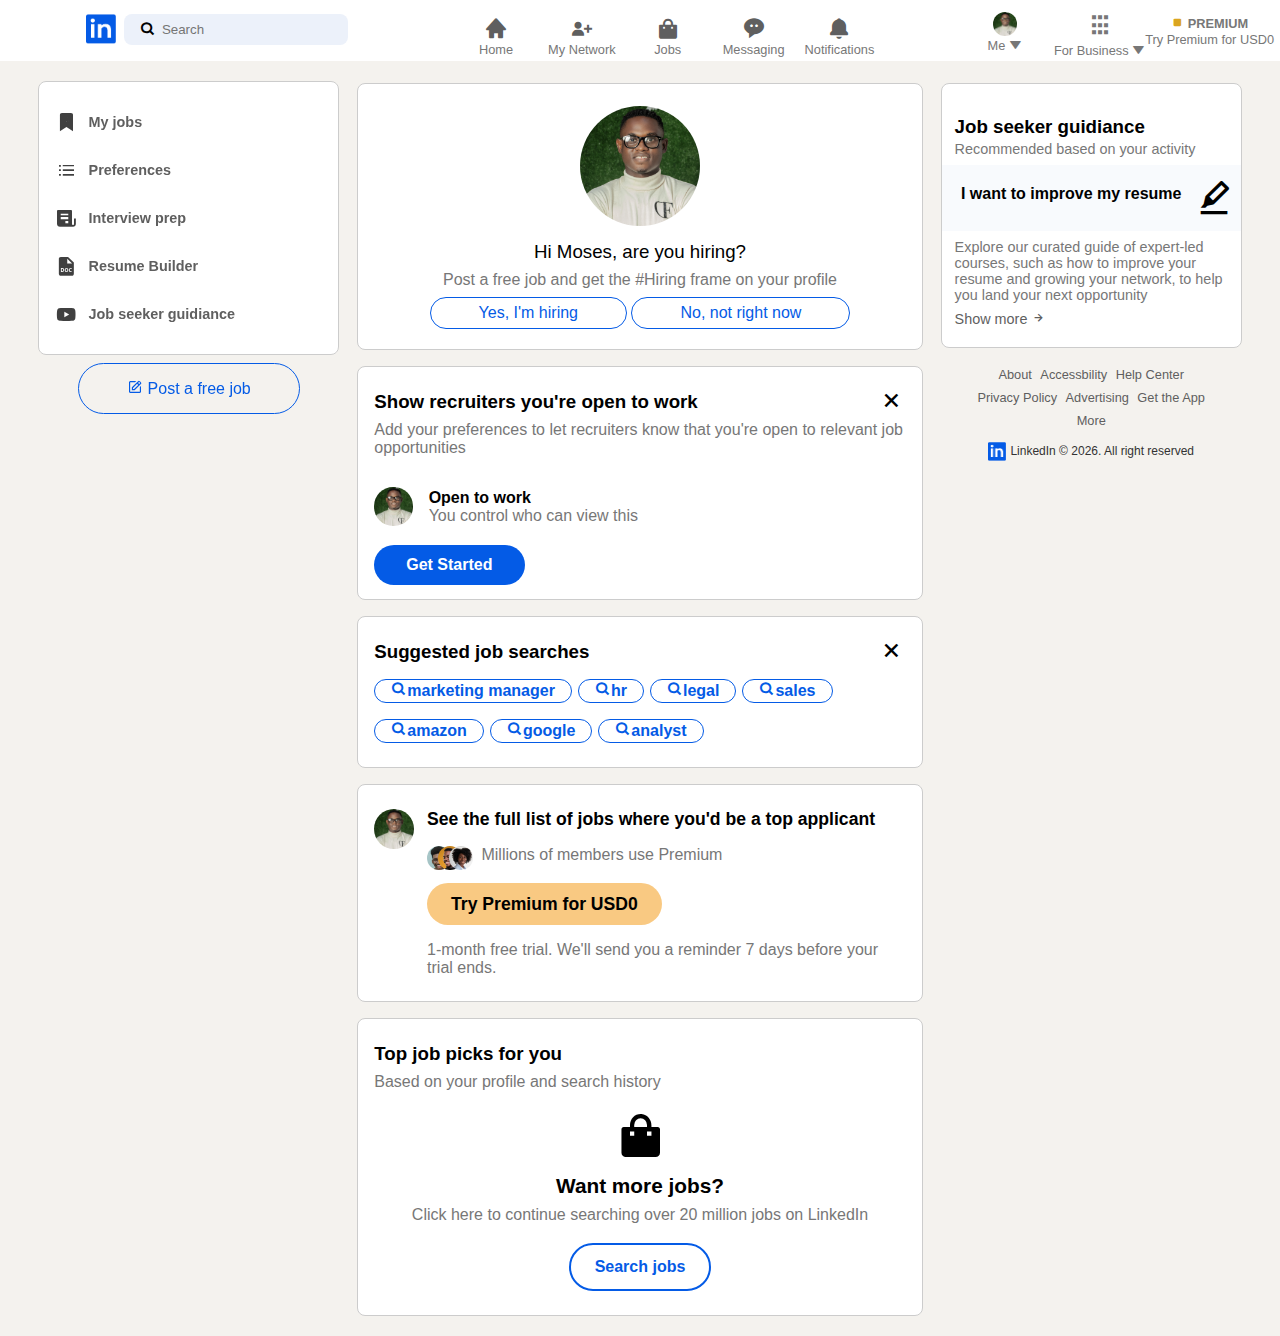
==== commit 4012c21f: "adding other pages" ====
--- a/jobs.html
+++ b/jobs.html
@@ -161,7 +161,7 @@
 
     </section>
     <script src="js/include.js"></script>
-    <script src="js/script.js"></script>
+    <script type="module" src="js/script.js" defer></script>
     <!-- CONTAINER END  -->
 </body>
 </html>--- a/css/style.css
+++ b/css/style.css
@@ -18,7 +18,7 @@
 
 body {
     background: #f4f2ee;
-    color: #f0f2f5
+    color: #f0f2f5;
 }
 
 a {
@@ -27,9 +27,6 @@
 }
 
 /* GENERAL STYLES START */
-
-
-
 
 
 
@@ -92,7 +89,7 @@
     color: #000;
 }
 
-.navbar-center .active-link {
+.navbar-link[aria-current="active-link"] {
     color: #000;
 }
 
@@ -107,7 +104,7 @@
 }
 
 .navbar-center ul li a:hover::after,
-.navbar-center ul li a.active-link::after
+.navbar-link[aria-current="active-link"]::after
 {
     width: 100%;
 }
@@ -235,6 +232,7 @@
     display: flex;
     flex-wrap: wrap;
     justify-content: space-between;
+    position: relative;
 }
 
 /* CONTAINER END */
@@ -795,7 +793,7 @@
     background: #fff;
 }
 
-.profile-menu-wrap.open-menu {
+.open-menu .profile-menu-wrap {
     max-height: 25rem;
     border: 1px solid #ccc;
 }
@@ -911,7 +909,7 @@
     transition: max-height 0.5s;
 }
 
-.business-menu-wrap.open-business-menu {
+.open-business-menu .business-menu-wrap {
     border: 1px solid #ccc;
     border-radius: 0.4rem;
     max-height: 90.5vh;
@@ -2311,6 +2309,9 @@
 .message-content-bg .message-tab {
     padding: 0 0;
     display: flex;
+    position: relative;
+    height: 100vh;
+    overflow: hidden;
 }
 
 .message-tab .message-tab-left {
@@ -2378,6 +2379,20 @@
     flex-basis: 60%;
     align-self: flex-start;
     border-left: 1px solid #ccc;
+    height: 100vh;
+}
+
+/* MESSENGER CHAT SECTION FOR ADS -- MESSENGER CHAT SECTION FOR ADS */
+.message-tab-right .messenger-chat-content {
+    display: flex;
+    flex-direction: column;
+    position: absolute;
+    transform: translateX(130%);
+    width: 60%;
+}
+
+#user-chat-1 {
+    transform: translateX(0);
 }
 
 .message-tab-right .message-tab-content-head {
@@ -2412,7 +2427,7 @@
 
 .message-tab-content-head .message-tab-content-right {
     float: right;
-    width: 18%;
+    width: 25%;
     margin: 0.4rem 0.6rem;
 }
 
@@ -2522,6 +2537,160 @@
     font-size: 1.3rem;
     margin-right: 0.5rem;
 }
+/* MESSENGER CHAT SECTION FOR ADS -- MESSENGER CHAT SECTION FOR ADS */
+
+/* MESSENGER CHAT SECTION FOR USERS -- MESSENGER CHAT SECTION FOR USERS */
+.message-tab-full-chat .full-message-chat {
+    height: 35vh;
+    overflow-y: scroll;
+}
+
+.full-message-chat .full-message-chat-profile img {
+    width: 3rem;
+    border-radius: 50%;
+    margin: 0.7rem 0.5rem;
+}
+
+.full-message-chat .full-message-chat-profile h4 {
+    color: #000;
+    font-weight: 550;
+    font-size: 0.9rem;
+    margin: 0 0.5rem;
+}
+
+.full-message-chat .full-message-chat-profile h4 span {
+    color: #666;
+    font-weight: 500;
+}
+
+.full-message-chat .full-message-chat-profile p {
+    color: #333;
+    font-size: 0.9rem;
+    margin: 0 0.5rem 0.8rem;
+}
+
+.full-chats-section .full-chat-date {
+    display: flex;
+    flex-direction: row;
+    align-items: center;
+    justify-content: center;
+}
+
+.full-chats-section .full-chat-date hr {
+    width: 60%;
+    height: 0.1px;
+    border: none;
+    background: #ccc;
+}
+
+.full-chats-section .full-chat-date p {
+    font-size: 0.8rem;
+    font-weight: 550;
+    color: #999;
+    width: 30%;
+    margin: 0 0.5rem;
+}
+
+.full-chats-section .chats-by-users {
+    display: flex;
+    flex-direction: row;
+    align-items: center;
+    justify-content: start;
+    margin: 0.5rem 0;
+}
+
+.full-chats-section .chats-by-users img {
+    width: 2.5rem;
+    border-radius: 50%;
+    margin: 0.5rem 0.5rem;
+}
+
+.full-chats-section .user-chat-time h4 {
+    color: #222;
+    font-size: 0.9rem;
+}
+
+.full-chats-section .user-chat-time h4 span {
+    color: #999;
+    font-weight: 500;
+}
+
+.chats-by-users .user-chat-time {
+    margin-top: 0.8rem;
+}
+
+.full-chats-section .user-chat-time p {
+    color: #333;
+    font-size: 0.9rem;
+    margin-top: 0.5rem;
+}
+
+.messenger-chat-content .message-chat-input {
+    border-top: 1px solid #ccc;
+    /* position: static; */
+} 
+
+.message-chat-input .chat-input-area {
+    display: flex;
+    flex-direction: row;
+    /* align-items: center; */
+}
+
+.message-chat-input .chat-input-area input {
+    width: 87%;
+    height: 7rem;
+    background: #f4f2ee;
+    border: none;
+    border-radius: 1rem;
+    margin: 0.8rem 0.5rem 0.8rem 0.6rem;
+    padding: 0 0.8rem 3.5rem;
+}
+
+.message-chat-input .chat-input-area i {
+    color: #333;
+    font-size: 2rem;
+    margin-top: 1rem;
+}
+
+.messenger-chat-content .message-chat-footer {
+    border-top: 1px solid #ccc;
+    display: flex;
+    flex-direction: row;
+    align-items: center;
+    justify-content: space-between;
+}
+
+.message-chat-footer .chat-footer-icon {
+    margin-left: 0.6rem;
+}
+
+.message-chat-footer .chat-footer-icon i,
+.message-chat-footer .chat-footer-icon a {
+    margin: 1rem 0.5rem 3rem 0;
+    padding: 0.5rem;
+    color: #000;
+    cursor: pointer;
+}
+
+.message-chat-footer .chat-footer-icon i:hover {
+    cursor: pointer;
+    background: #e4e6eb;
+    border-radius: 50%;
+    padding: 0.5rem;
+}
+
+.message-chat-footer .chat-footer-icon i {
+    font-size: 1.5rem;
+}
+
+.message-chat-footer .chat-footer-icon a {
+    color: #c4c4c4;
+    font-weight: 550;
+    background: #f4f2ee;
+    padding: 0.4rem 1rem;
+    border-radius: 0.8rem;
+}
+/* MESSENGER CHAT SECTION FOR USERS -- MESSENGER CHAT SECTION FOR USERS */
 
 
 /* MESSAGE CONTENT PAGE END */
@@ -2945,6 +3114,185 @@
 
 
 /* -------------------------------------- NOTIFICATION PAGE SECION NOTIFICATION PAGE SECTION NOTIFICATION PAGE SECTION -------------------------------------- */
+
+
+
+
+
+
+
+
+/* -------------------------------------- MESSAGE POPUP SECION MESSAGE POPUP SECION MESSAGE POPUP SECION -------------------------------------- */
+
+.message-tab-pop {
+    position: absolute;
+    position: fixed;
+    top: 14%;
+    right: 0.8%;
+    width: 18rem;
+    /* overflow: hidden; */
+    transition: max-height 0.5s;
+    border-radius: 0.4rem;
+    background: #fff;
+}
+
+.message-tab-pop .message-tab-pop-bg {
+    background: #fff;
+    border: 1px solid #ccc;
+    box-shadow: 1px 1px 6px #ccc;
+    border-radius: 0.5rem 0.5rem 0 0;
+    height: 100vh;
+    position: relative;
+    overflow: hidden;
+}
+
+.message-content-bg .message-tab-pop-icon {
+    display: flex;
+    flex-direction: row;
+}
+
+.message-tab-pop-icon .popup-profile {
+    display: flex;
+    flex-direction: row;
+    align-items: center;
+    border-bottom: 1px solid #ccc;
+}
+
+.message-tab-pop-icon .popup-profile img {
+    width: 2.4rem;
+    border-radius: 50%;
+    margin: 0.4rem;
+}
+
+.message-tab-pop-icon .popup-profile span {
+    margin-right: 2.5rem;
+    font-size: 0.93rem;
+    font-weight: 550;
+    color: #000;
+}
+
+.message-tab-pop-icon .popup-profile i {
+    color: #000;
+    font-size: 1.2rem;
+    margin: 0 0.5rem;
+}
+
+.message-tab-pop-bg .search-box-container {
+    padding: 0 0.5rem;
+    margin: 0.5rem 0 0.5rem;
+}
+
+.message-tab-pop-bg .search-box {
+    width: 100%;
+}
+
+.message-tab-pop-bg .message-popup-tabs ul {
+    display: flex;
+    flex-direction: row;
+    align-items: center;
+    justify-content: center;
+    border-bottom: 1px solid #ccc;
+}
+
+.message-tab-pop-bg .message-popup-tabs ul li {
+    list-style-type: none;
+    color: #333;
+    font-weight: 550;
+    font-size: 0.9rem;
+    padding: 0.8rem 2.95rem 0.8rem;
+}
+
+.message-tab-pop-bg .message-popup-tabs ul li:hover {
+    background: #f0f2f5;
+    cursor: pointer;
+}
+
+.message-tab-pop-bg .message-popup-focused-content {
+    display: flex;
+    flex-direction: row;
+    justify-content: start;
+    align-items: center;
+    border-bottom: 1px solid #ccc;
+    position: absolute;
+    transform: translateX(100%);
+}
+  
+#message-tab-focused {
+    color: #0f9f6f;
+    border-bottom: 2px solid #01754f;
+}
+
+#tab-focused-content {
+    transform: translateX(0px);
+}
+
+.message-tab-pop-bg .message-popup-focused-content img {
+    width: 3rem;
+    border-radius: 50%;
+    margin: 0.5rem 0.4rem;
+}
+
+.message-popup-focused-content .message-content-highlight {
+    color: #666;
+}
+
+.message-popup-focused-content .message-content-highlight h4 {
+    font-size: 0.8rem;
+    margin-top: -0.5rem;
+}
+
+.message-popup-focused-content .message-content-highlight h4 span {
+    margin-left: 2rem;
+}
+
+.message-popup-focused-content .message-content-highlight p {
+    font-size: 0.7rem;
+    margin-top: 0.2rem;
+}
+
+.message-tab-pop-bg .message-popup-other-content {
+    display: flex;
+    flex-direction: column;
+    align-items: center;
+    justify-content: center;
+    position: absolute;
+    transform: translateX(100%);
+}
+
+.message-tab-pop-bg .message-popup-other-content img {
+    margin: 1.2rem 0 1.2rem;
+}
+
+.message-tab-pop-bg .message-popup-other-content h3 {
+    color: #000;
+    font-size: 1.4rem;
+    font-weight: 500;
+}
+
+.message-tab-pop-bg .message-popup-other-content p {
+    color: #333;
+    text-align: center;
+    margin: 1.2rem 0 1rem;
+    line-height: 1.5rem;
+    padding: 0 1rem;
+}
+
+
+.message-tab-pop-bg .message-popup-other-content a {
+    border: 2.3px solid #ccc;
+    padding: 0.4rem 1rem;
+    border-radius: 2rem;
+    font-weight: 550;
+}
+
+.message-tab-pop-bg .message-popup-other-content a:hover {
+    cursor: pointer;
+    background: #f0f2f5;
+    border: 2.3px solid #000;
+}
+
+
+/* -------------------------------------- MESSAGE POPUP SECION MESSAGE POPUP SECION MESSAGE POPUP SECION -------------------------------------- */
 
 
 
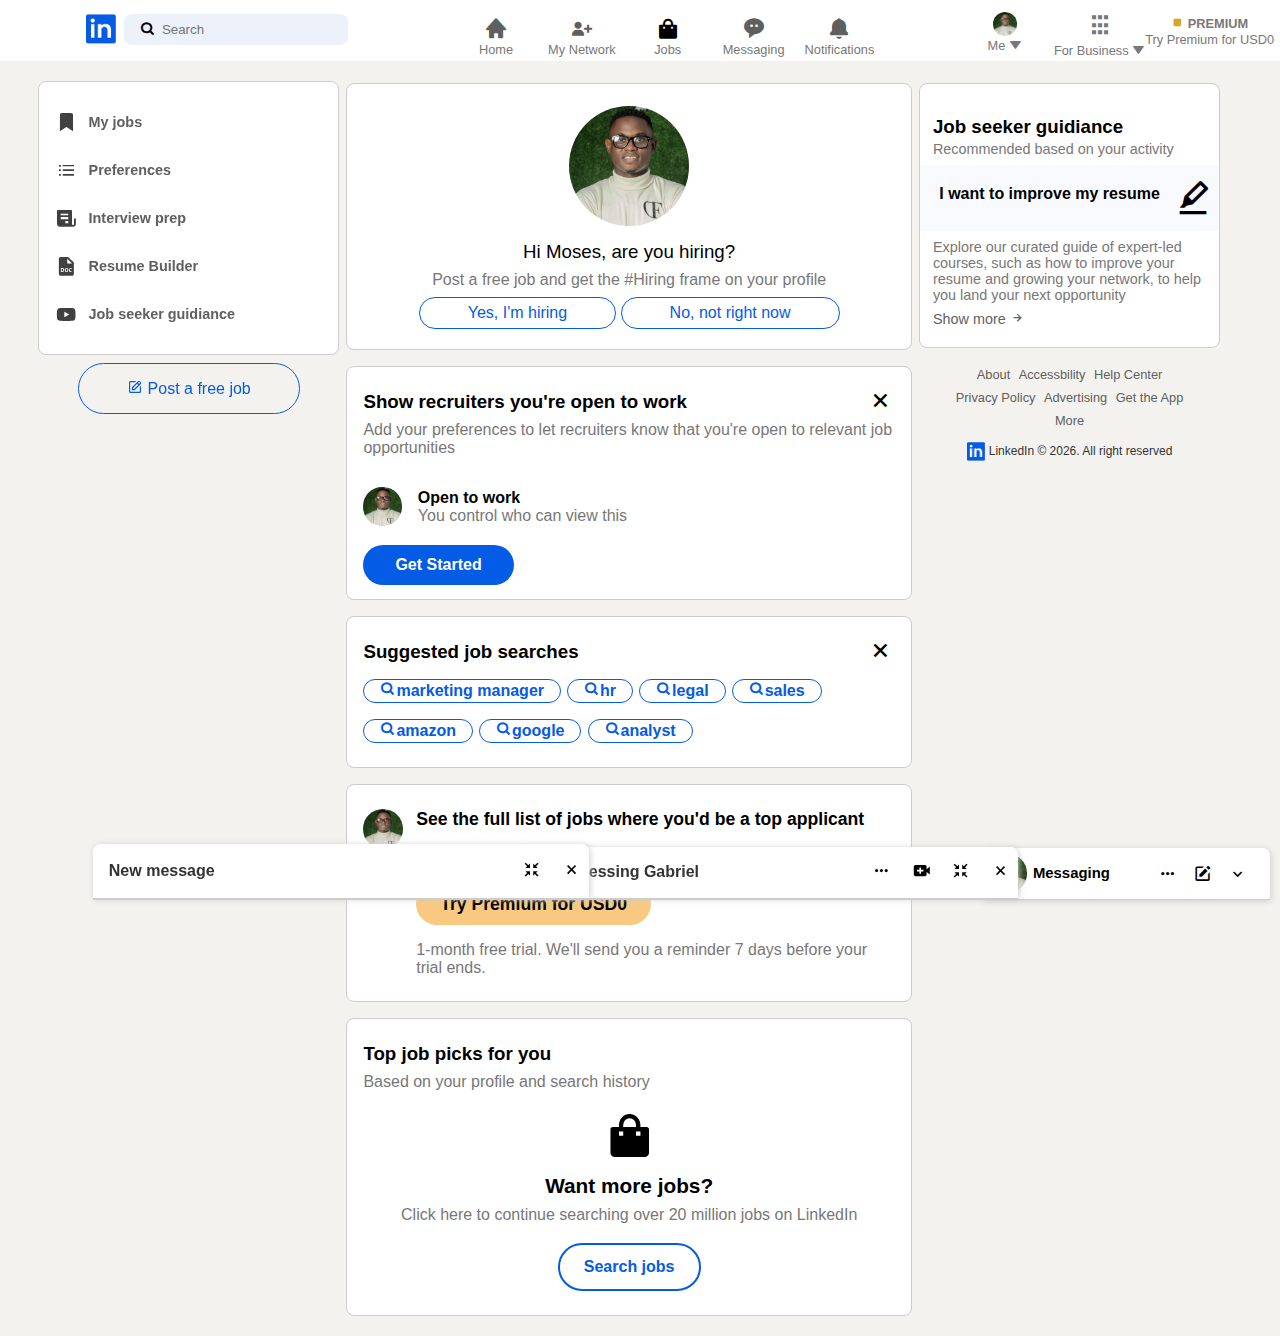
==== commit 60114f10: "adding message popup" ====
--- a/jobs.html
+++ b/jobs.html
@@ -159,6 +159,17 @@
         </section>
         <!-- RIGHT SIDE BAR START  -->
 
+
+        <!-- MESSAGE TAB POP UP SECTION START  -->
+
+        <messagetab-pop></messagetab-pop>
+
+        <messagetab-chatpop></messagetab-chatpop>
+
+        <newmessage-pop></newmessage-pop>
+
+        <!-- MESSAGE TAB POP UP SECTION END  -->
+
     </section>
     <script src="js/include.js"></script>
     <script type="module" src="js/script.js" defer></script>
--- a/css/style.css
+++ b/css/style.css
@@ -3127,9 +3127,10 @@
 .message-tab-pop {
     position: absolute;
     position: fixed;
-    top: 14%;
+    /* top: 14%; */
     right: 0.8%;
     width: 18rem;
+    bottom: 0;
     /* overflow: hidden; */
     transition: max-height 0.5s;
     border-radius: 0.4rem;
@@ -3138,18 +3139,26 @@
 
 .message-tab-pop .message-tab-pop-bg {
     background: #fff;
-    border: 1px solid #ccc;
+    /* border: 1px solid #ccc; */
+    box-shadow: 1px 1px 6px #ccc;
+    max-height: 0;
+    position: relative;
+    overflow: hidden;
+}
+
+.message-tab-pop-bg .message-tab-pop-container {
+    height: 77.6vh;
+}
+
+.message-tab-pop .message-tab-pop-icon {
     box-shadow: 1px 1px 6px #ccc;
     border-radius: 0.5rem 0.5rem 0 0;
-    height: 100vh;
-    position: relative;
-    overflow: hidden;
-}
-
-.message-content-bg .message-tab-pop-icon {
-    display: flex;
-    flex-direction: row;
-}
+}
+
+.message-tab-pop .message-tab-pop-icon:hover {
+    background: #e7e7e7;
+    cursor: pointer;
+} 
 
 .message-tab-pop-icon .popup-profile {
     display: flex;
@@ -3213,8 +3222,13 @@
     justify-content: start;
     align-items: center;
     border-bottom: 1px solid #ccc;
-    position: absolute;
-    transform: translateX(100%);
+    /* position: absolute; */
+    /* transform: translateX(100%); */
+}
+
+.message-tab-pop-bg .message-popup-focused-content:hover {
+    cursor: pointer;
+    background: #e7e7e7;
 }
   
 #message-tab-focused {
@@ -3290,6 +3304,207 @@
     background: #f0f2f5;
     border: 2.3px solid #000;
 }
+
+
+
+
+
+
+
+
+/* CHATBOX POP UP CHATBOX POP UP CHATBOX POP UP */
+
+.message-tab-chatpop {
+    position: absolute;
+    position: fixed;
+    /* top: 14%; */
+    right: 20.5%;
+    width: 31rem;
+    bottom: 0;
+    /* overflow: hidden; */
+    transition: max-height 0.5s;
+    border-radius: 0.4rem;
+    background: #fff;
+}
+
+.message-tab-chatpop .message-tab-chatpop-icon {
+    box-shadow: 1px 1px 6px #ccc;
+    border-radius: 0.5rem 0.5rem 0 0;
+}
+
+.message-tab-chatpop-icon .message-tab-chatpop-profile {
+    display: flex;
+    flex-direction: row;
+    align-items: center;
+    justify-content: space-between;
+}
+
+.message-tab-chatpop .message-tab-chatpop-icon:hover {
+    background: #e7e7e7;
+    cursor: pointer;
+} 
+
+.message-tab-chatpop-icon .chatpopup-profile {
+    display: flex;
+    flex-direction: row;
+    align-items: center;
+}
+
+.chatpopup-profile img {
+    width: 2.4rem;
+    border-radius: 50%;
+    margin: 0.4rem;
+}
+
+.chatpopup-profile span {
+    font-weight: 550;
+    color: #333;
+}
+
+.message-tab-chatpop-icon .chatpop-icon i {
+    color: #000;
+    font-size: 1.2rem;
+    margin: 0 0.5rem;
+}
+
+.message-tab-chatpop .message-tab-chatpop-bg {
+    background: #fff;
+    border: 1px solid #ccc;
+    max-height: 0;
+    /* box-shadow: 1px 1px 6px #ccc; */
+    /* border-radius: 0.5rem 0.5rem 0 0; */
+    /* height: 100vh; */
+    position: relative;
+    overflow: hidden;
+}
+
+.message-tab-chatpop-bg .chatpop-box-container {
+    height: 78.5vh;
+}
+
+/* CHATBOX POP UP CHATBOX POP UP CHATBOX POP UP */
+
+
+
+
+
+
+
+
+
+/* NEW MESSAGE POP UP NEW MESSAGE POP UP NEW MESSAGE POP UP */
+
+.message-tab-newmessage {
+    position: absolute;
+    position: fixed;
+    /* top: 14%; */
+    right: 54%;
+    width: 31rem;
+    bottom: 0;
+    /* overflow: hidden; */
+    transition: max-height 0.5s;
+    border-radius: 0.4rem;
+}
+
+.message-tab-newmessage .message-tab-newmessage-icon {
+    display: flex;
+    flex-direction: row;
+    justify-content: space-between;
+    align-items: center;
+    padding: 1rem 0 1rem 1rem;
+    background: #fff;
+    box-shadow: 1px 1px 6px #ccc;
+    border-radius: 0.5rem 0.5rem 0 0;
+    /* height: 100vh; */
+}
+
+.message-tab-newmessage .message-tab-newmessage-icon:hover {
+    cursor: pointer;
+    background: #e7e7e7;
+}
+
+.message-tab-newmessage-icon .chatpopup-profile {
+    display: flex;
+    flex-direction: row;
+    align-items: center;
+}
+
+.message-tab-newmessage-icon .chatpop-icon i {
+    color: #000;
+    font-size: 1.2rem;
+    margin: 0 0.5rem;
+}
+
+.message-tab-newmessage .message-tab-newmessage-bg {
+    background: #fff;
+    border: 1px solid #ccc;
+    max-height: 0;
+    /* box-shadow: 1px 1px 6px #ccc; */
+    /* border-radius: 0.5rem 0.5rem 0 0; */
+    position: relative;
+    overflow: hidden;
+}
+
+.message-tab-newmessage-bg .newmessage-box-container {
+    height: 78.2vh;
+}
+
+.newmessage-box-container .namesearch {
+    display: flex;
+    flex-direction: column;
+}
+
+.namesearch input {
+    padding: 0.5rem 0.5rem;
+    border-radius: 1.2rem;
+    margin: 0.1rem 2.5rem 0.1rem 0.5rem;
+}
+
+.newmessage-box-container p {
+    color: #333;
+    margin: 0.5rem;
+}
+
+.namesuggestcontainer {
+    margin-top: 46%;
+}
+
+.newmessage-box-container .namesuggestions {
+    display: flex;
+    flex-direction: column;
+}
+
+.namesuggestions .suggestedname {
+    display: flex;
+    flex-direction: row;
+}
+
+.suggestedimage {
+    flex-basis: 10%;
+}
+
+.suggestedimage img {
+    border-radius: 50%;
+    margin: 0.5rem 0.1rem 0.5rem 0.5rem;
+    width: 2.8rem;
+} 
+
+.suggesteddetails {
+    flex-basis: 85%;
+}
+
+.suggesteddetails .suggesteddetailsname {
+    color: #000;
+    font-weight: 550;
+    margin-top: 1rem;
+    margin-bottom: -0.3rem;
+}
+
+.suggesteddetailsdesc {
+    font-size: 0.9rem;
+}
+
+/* NEW MESSAGE POP UP NEW MESSAGE POP UP NEW MESSAGE POP UP */
 
 
 /* -------------------------------------- MESSAGE POPUP SECION MESSAGE POPUP SECION MESSAGE POPUP SECION -------------------------------------- */
